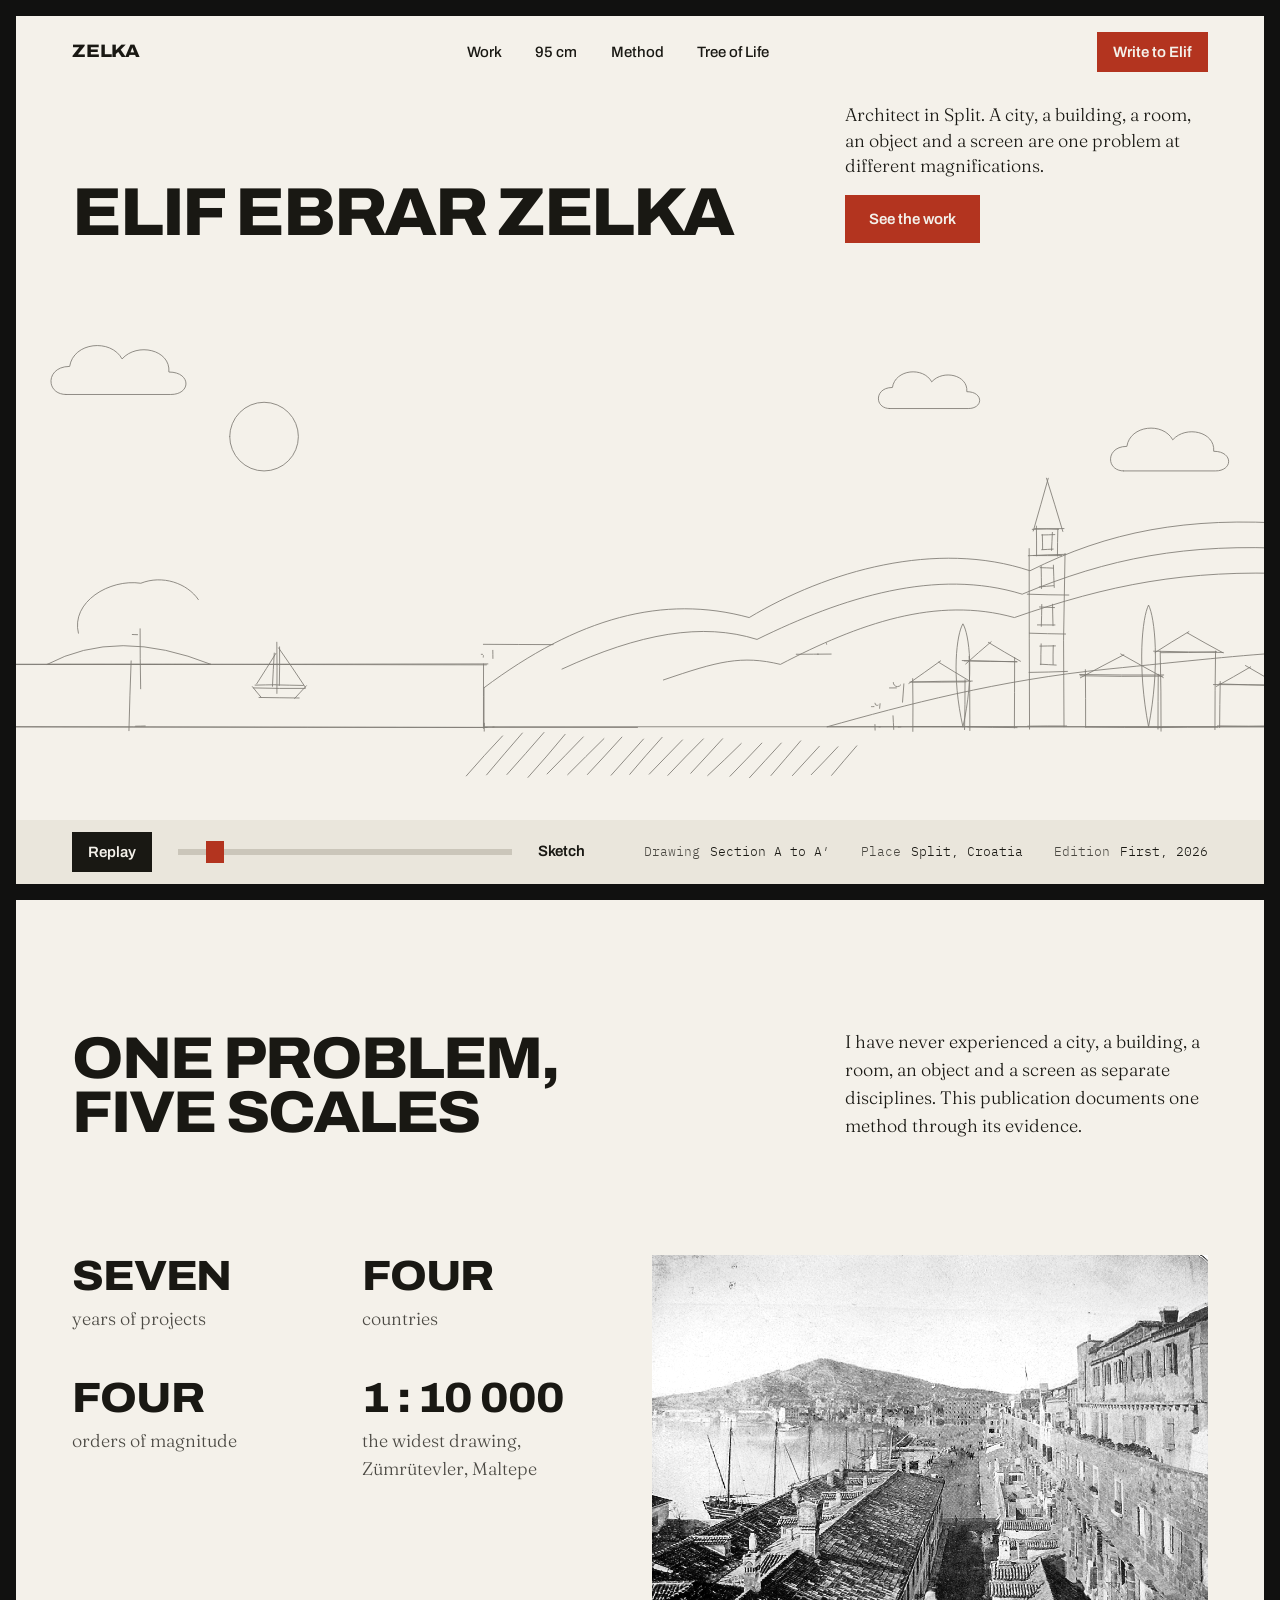
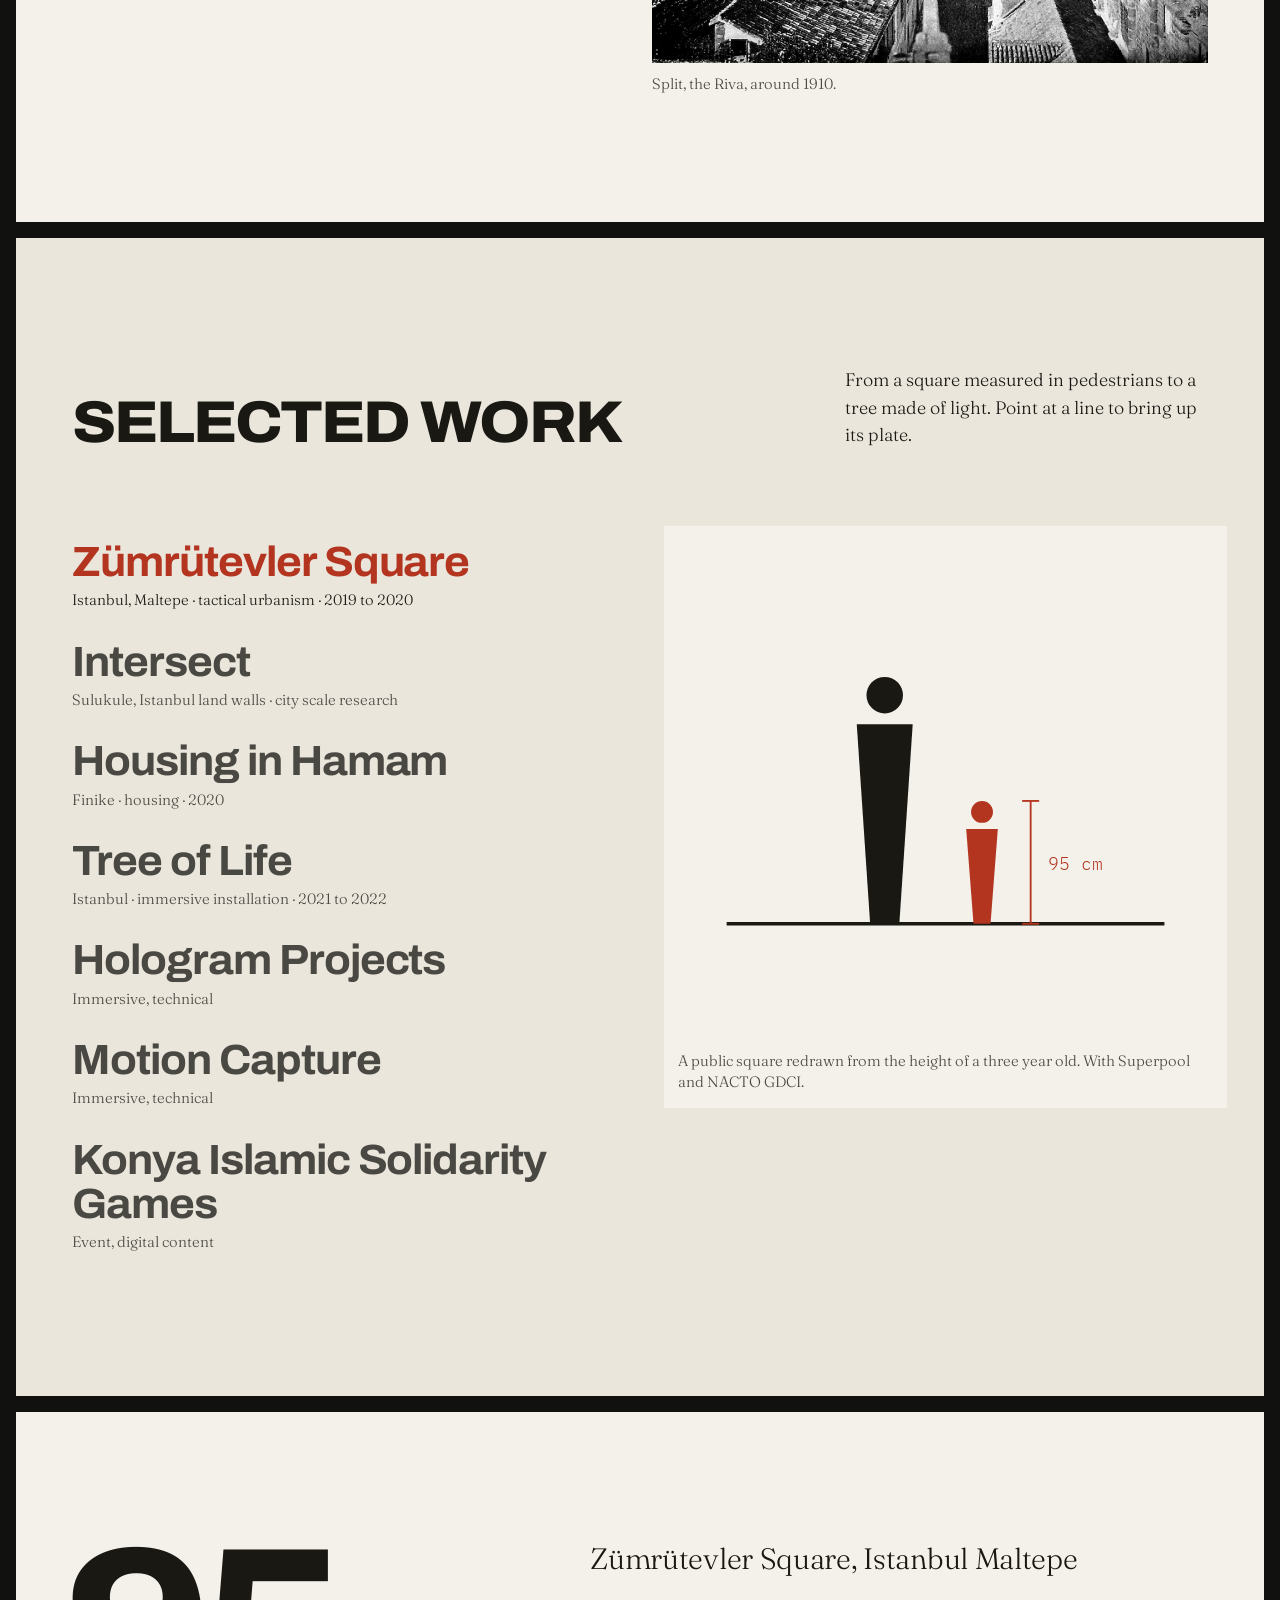
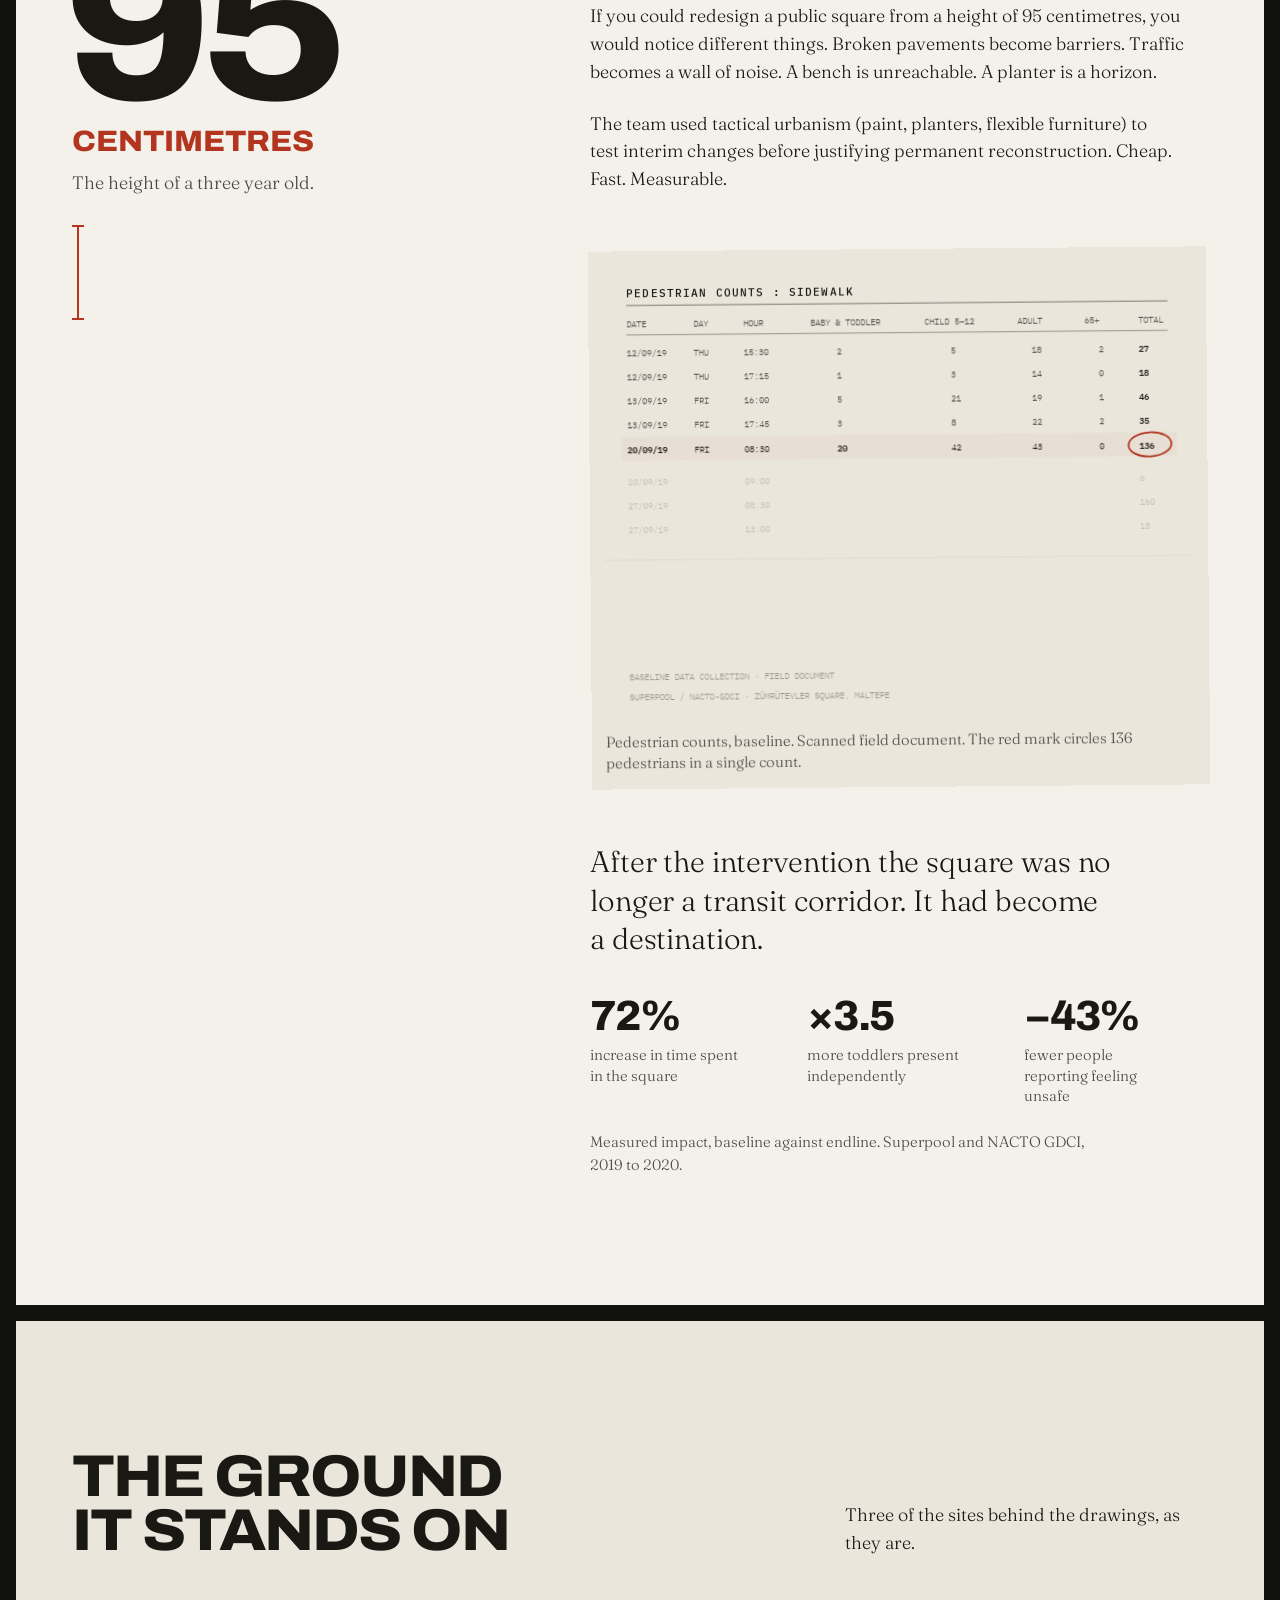
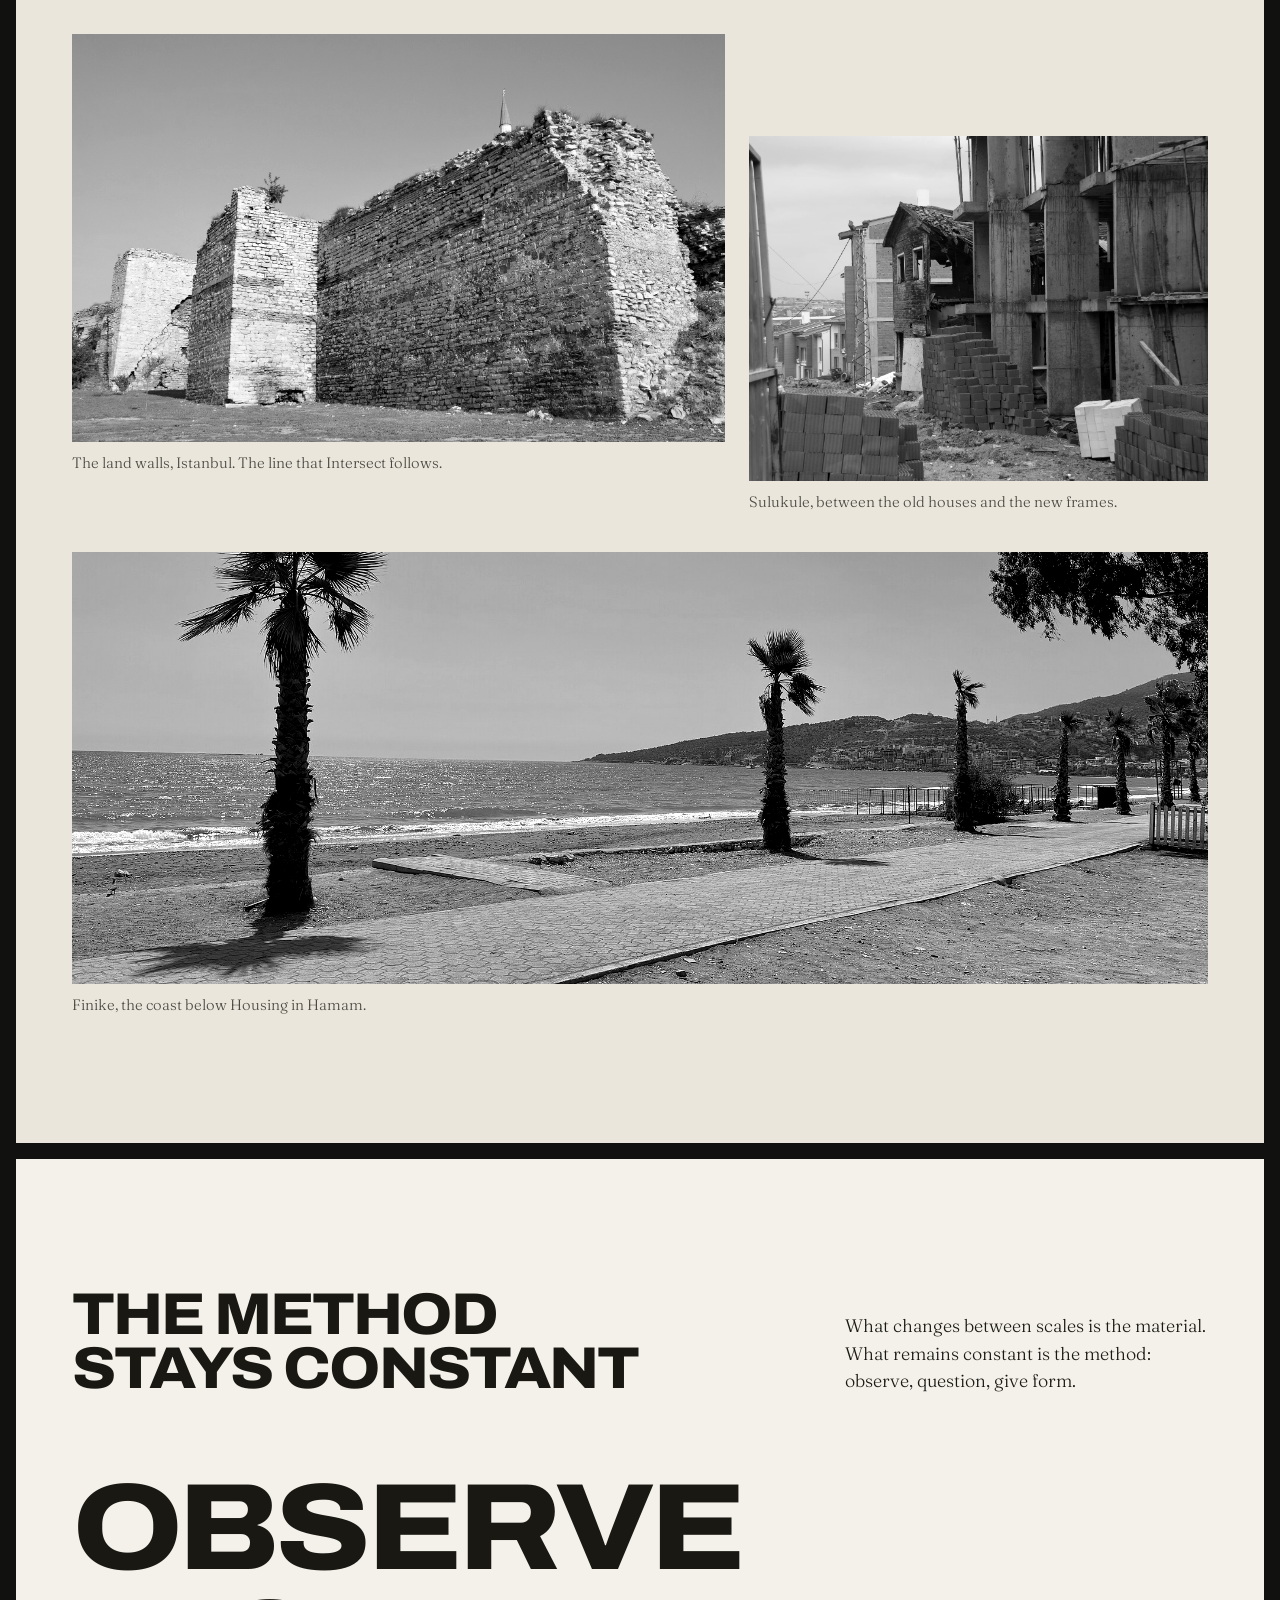
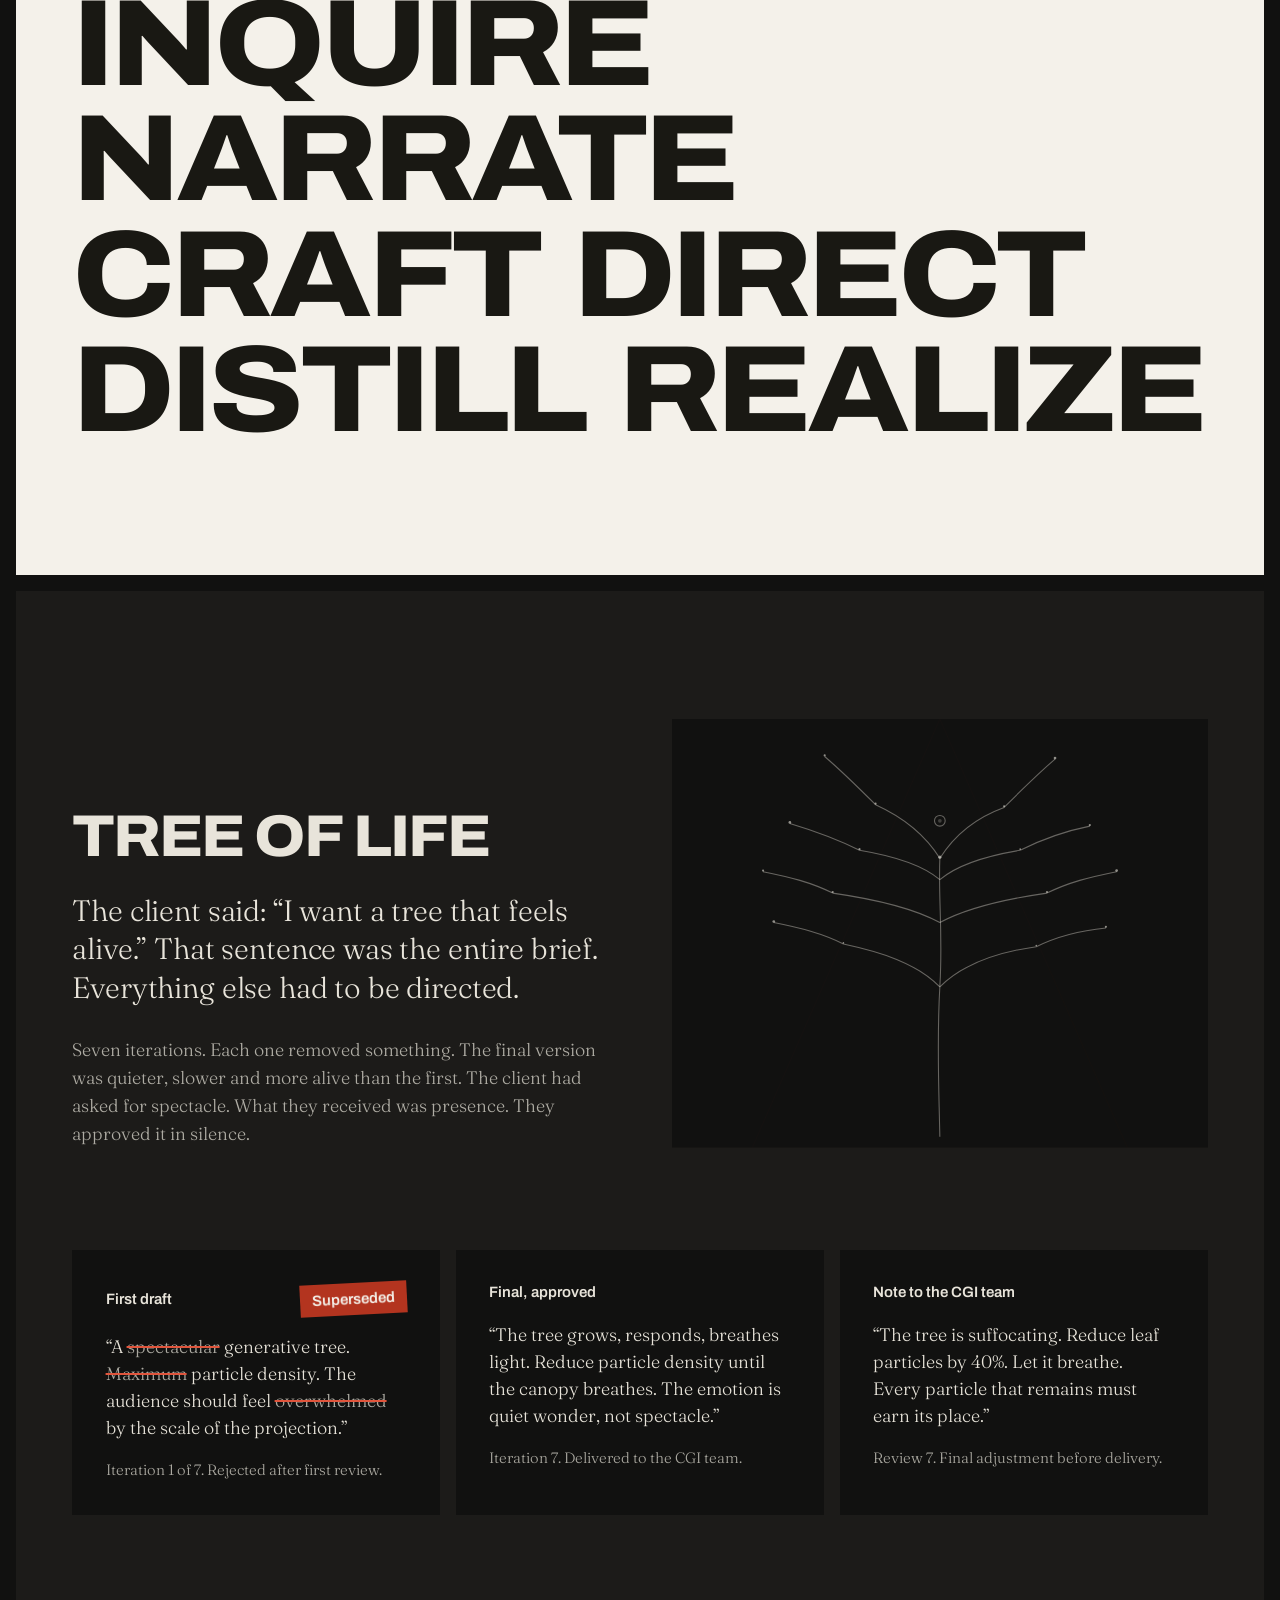
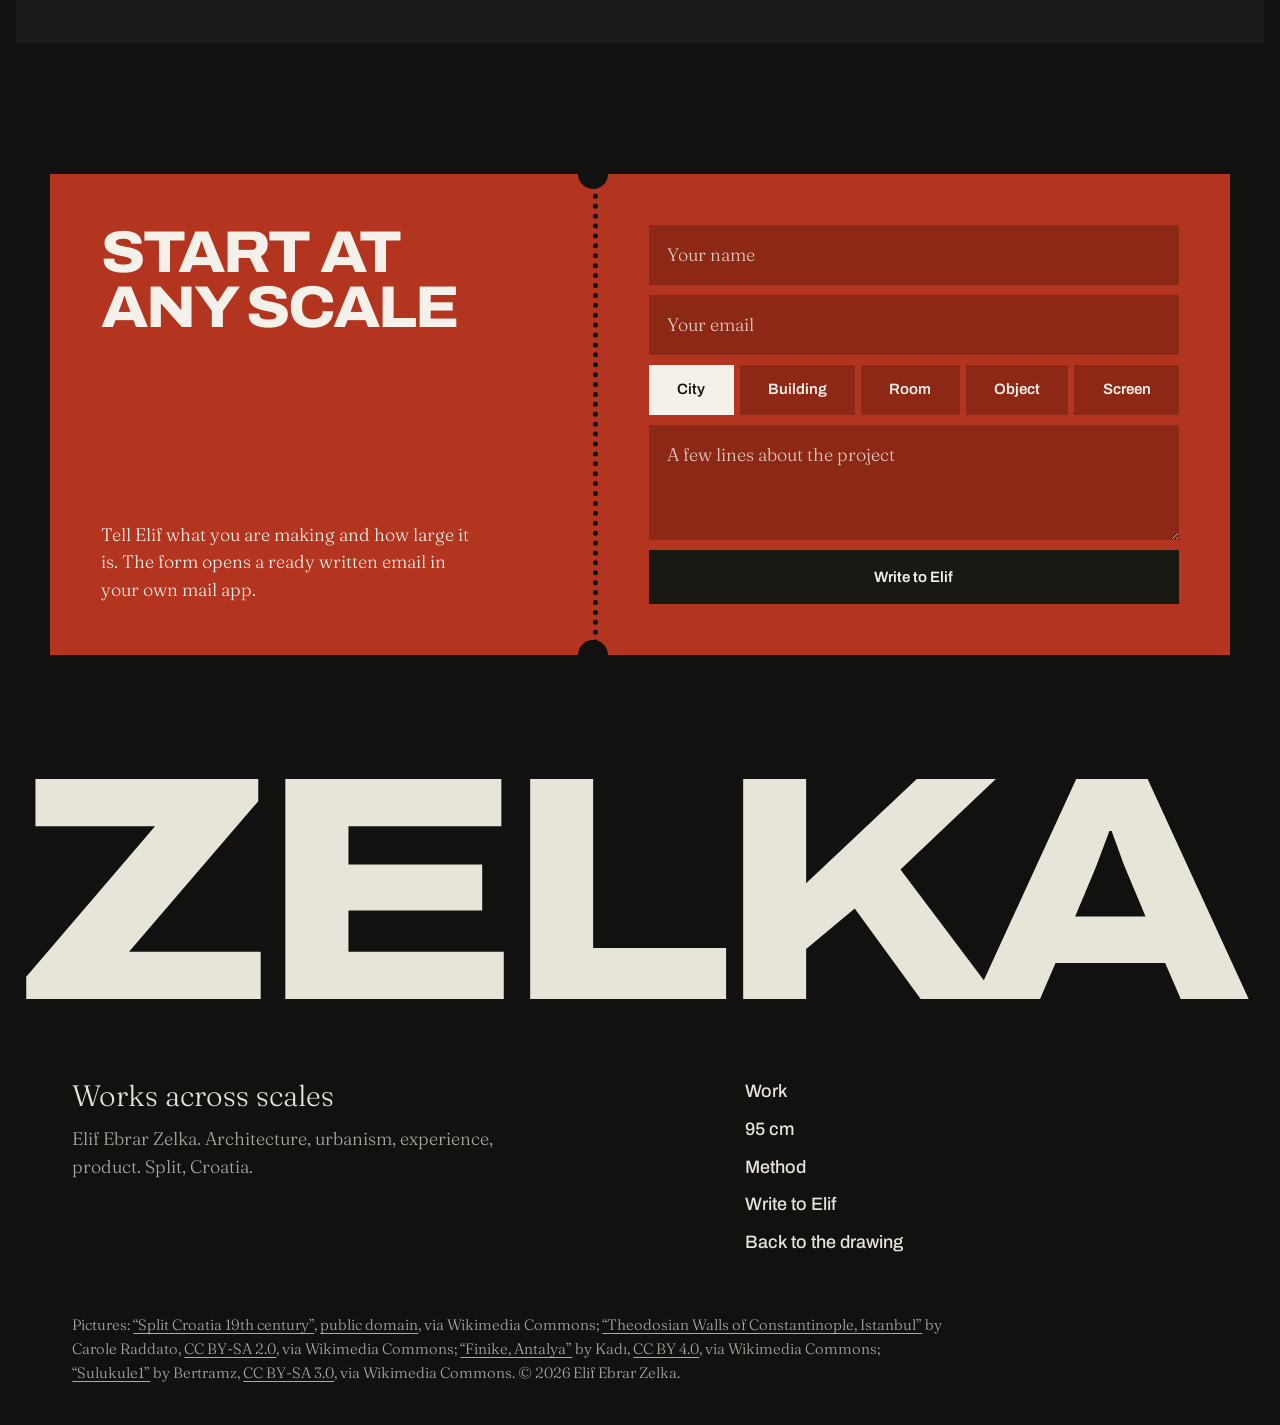
==== index.html @ 62f6c55e "Add first version of Elif Ebrar Zelka portfolio site Static one-page site: animated hero drawing (sk" ====
<!doctype html>
<html lang="en">
<head>
<meta charset="utf-8">
<meta name="viewport" content="width=device-width, initial-scale=1">
<title>Elif Ebrar Zelka, architect. Works across scales</title>
<meta name="description" content="Elif Ebrar Zelka is an architect in Split. Cities, buildings, rooms, objects and screens, treated as one problem at different magnifications.">
<meta property="og:title" content="Elif Ebrar Zelka, architect">
<meta property="og:description" content="Works across scales: city, building, room, object, screen.">
<meta property="og:type" content="website">
<meta name="theme-color" content="#111110">
<link rel="icon" href="favicon.svg" type="image/svg+xml">
<link rel="preconnect" href="https://fonts.googleapis.com">
<link rel="preconnect" href="https://fonts.gstatic.com" crossorigin>
<link href="https://fonts.googleapis.com/css2?family=Archivo:wdth,wght@62..125,400..800&family=Fraunces:opsz,wght@9..144,300..600&family=IBM+Plex+Mono:wght@400;500&display=swap" rel="stylesheet">
<link rel="stylesheet" href="styles.css">
<script>document.documentElement.classList.add('js')</script>
</head>
<body>
<a class="skip" href="#main">Skip to the work</a>

<main id="main">

<!-- ═══ Sheet 1: the drawing ═══ -->
<section class="sheet hero" id="top">
  <nav class="bar" aria-label="Main">
    <a class="mark" href="#top" aria-current="page">Zelka</a>
    <ul>
      <li><a href="#work">Work</a></li>
      <li><a href="#observe">95 cm</a></li>
      <li><a href="#method">Method</a></li>
      <li><a href="#direct">Tree of Life</a></li>
    </ul>
    <a class="btn btn-sm" href="#contact">Write to Elif</a>
  </nav>

  <div class="title">
    <h1>Elif Ebrar Zelka</h1>
    <div class="lede">
      <p>Architect in Split. A city, a building, a room, an object and a screen are one problem at different magnifications.</p>
      <a class="btn" href="#work">See the work</a>
    </div>
  </div>

  <div class="stage">
    <svg id="scene" viewBox="0 0 1600 760" preserveAspectRatio="xMidYMax slice" role="img"
      aria-label="A drawing that builds itself: a pencil sketch of a house above the sea at Split, lifted into place storey by storey by a crane, rained on with colour, then finished by a pen."></svg>
    <noscript><img class="still" src="assets/split-riva-1910.jpg" alt="Split, the Riva, around 1910"></noscript>
  </div>

  <div class="strip">
    <button class="btn btn-sm btn-ink" id="replay" type="button">Replay</button>
    <label class="scrub">
      <span class="vh">Scrub the drawing from first sketch to finished colour</span>
      <input id="scrub" type="range" min="0" max="1000" step="1" value="0">
    </label>
    <output id="phase" for="scrub">Sketch</output>
    <dl class="block">
      <div><dt>Drawing</dt><dd>Section A to A′</dd></div>
      <div><dt>Place</dt><dd>Split, Croatia</dd></div>
      <div><dt>Edition</dt><dd>First, 2026</dd></div>
    </dl>
  </div>
</section>

<!-- ═══ Sheet 2: the position ═══ -->
<section class="sheet intro" id="about" data-rv>
  <div class="intro-top">
    <h2>One problem, five scales</h2>
    <p class="note">I have never experienced a city, a building, a room, an object and a screen as separate disciplines. This publication documents one method through its evidence.</p>
  </div>
  <div class="intro-low">
    <dl class="facts">
      <div><dt>Seven</dt><dd>years of projects</dd></div>
      <div><dt>Four</dt><dd>countries</dd></div>
      <div><dt>Four</dt><dd>orders of magnitude</dd></div>
      <div><dt>1 : 10 000</dt><dd>the widest drawing, Zümrütevler, Maltepe</dd></div>
    </dl>
    <figure class="photo intro-photo">
      <img src="assets/split-riva-1910.jpg" width="1000" height="734" loading="lazy" alt="Black and white photograph looking down on the roofs and the waterfront of Split, with boats in the harbour and a hill behind">
      <figcaption>Split, the Riva, around 1910.</figcaption>
    </figure>
  </div>
</section>

<!-- ═══ Sheet 3: the index ═══ -->
<section class="sheet deep work" id="work" data-rv>
  <div class="work-head">
    <h2>Selected work</h2>
    <p>From a square measured in pedestrians to a tree made of light. Point at a line to bring up its plate.</p>
  </div>
  <div class="index">
    <ul class="rows">
      <li class="row is-on">
        <button type="button" aria-pressed="true"><span class="row-t">Zümrütevler Square</span><span class="row-m">Istanbul, Maltepe · tactical urbanism · 2019 to 2020</span></button>
        <figure class="plate">
          <svg viewBox="0 0 440 340" role="img" aria-label="Scale drawing: an adult beside a three year old child, the child dimensioned at 95 centimetres"><rect width="440" height="340" fill="var(--paper)"/><line x1="40" y1="280" x2="400" y2="280" stroke="var(--ink)" stroke-width="3"/><circle cx="170" cy="92" r="15" fill="var(--ink)"/><polygon points="147,116 193,116 182,280 158,280" fill="var(--ink)"/><circle cx="250" cy="188" r="9" fill="var(--red)"/><polygon points="237,202 263,202 257,280 243,280" fill="var(--red)"/><g stroke="var(--red)" stroke-width="1.5"><line x1="290" y1="179" x2="290" y2="280"/><line x1="283" y1="179" x2="297" y2="179"/><line x1="283" y1="280" x2="297" y2="280"/></g><text x="304" y="236" font-family="var(--mono)" font-size="15" fill="var(--red)">95 cm</text></svg>
          <figcaption>A public square redrawn from the height of a three year old. With Superpool and NACTO GDCI.</figcaption>
        </figure>
      </li>
      <li class="row">
        <button type="button" aria-pressed="false"><span class="row-t">Intersect</span><span class="row-m">Sulukule, Istanbul land walls · city scale research</span></button>
        <figure class="plate">
                  <svg role="img" aria-label="Four panel notation drawing with red movement traces" viewBox="0 0 400 400" xmlns="http://www.w3.org/2000/svg">
          <rect width="400" height="400" fill="var(--paper-deep)"/>
          <g stroke="var(--ink)" stroke-width="0.4" fill="none">
            <rect x="20" y="20" width="170" height="170"/>
            <rect x="210" y="20" width="170" height="170"/>
            <rect x="20" y="210" width="170" height="170"/>
            <rect x="210" y="210" width="170" height="170"/>
          </g>
          <g stroke="var(--red)" stroke-width="1.1" fill="none" opacity="0.85">
            <path d="M40 160 C60 100 120 80 160 50"/>
            <path d="M50 140 C80 110 130 90 170 60"/>
            <path d="M230 50 L300 100 L250 160 L350 130"/>
            <path d="M40 250 C80 280 120 240 170 300 C140 350 60 330 40 360"/>
          </g>
          <g stroke="var(--ink)" stroke-width="0.7" fill="rgba(25,24,19,0.03)">
            <rect x="80" y="100" width="30" height="20" transform="rotate(-15 95 110)"/>
            <rect x="120" y="60" width="25" height="35"/>
            <rect x="250" y="80" width="40" height="25" transform="rotate(5 270 92)"/>
            <rect x="290" y="230" width="50" height="30"/>
            <rect x="240" y="280" width="35" height="45" transform="rotate(-8 258 302)"/>
          </g>
          <g fill="var(--ink)" opacity="0.4">
            <circle cx="100" cy="330" r="2.5"/><line x1="100" y1="333" x2="100" y2="342" stroke="var(--ink)" stroke-width="0.7"/>
            <circle cx="140" cy="270" r="2.5"/><line x1="140" y1="273" x2="140" y2="282" stroke="var(--ink)" stroke-width="0.7"/>
          </g>
          <text x="24" y="197" font-family="var(--mono)" font-size="6.5" fill="var(--red)" letter-spacing="0.08em">ROUTE</text>
          <text x="214" y="197" font-family="var(--mono)" font-size="6.5" fill="var(--red)" letter-spacing="0.08em">BUILDING</text>
          <text x="24" y="387" font-family="var(--mono)" font-size="6.5" fill="var(--red)" letter-spacing="0.08em">EVENT</text>
          <text x="214" y="387" font-family="var(--mono)" font-size="6.5" fill="var(--red)" letter-spacing="0.08em">OBJECT</text>
        </svg>
          <figcaption>Notation panel: route, building, event, object. After Bernard Tschumi. Under consultancy of Ozan Avcı.</figcaption>
        </figure>
      </li>
      <li class="row">
        <button type="button" aria-pressed="false"><span class="row-t">Housing in Hamam</span><span class="row-m">Finike · housing · 2020</span></button>
        <figure class="plate">
              <svg role="img" aria-label="Topographic drawing of Finike with buildings and a red section line" viewBox="0 0 460 620" fill="none" xmlns="http://www.w3.org/2000/svg">
      <!-- Finike topographic fragment -->
      <g stroke="var(--ink2)" stroke-width="0.5" opacity="0.4">
        <path d="M30 560 C80 530 150 540 210 500 C270 460 310 480 370 440"/>
        <path d="M10 520 C60 490 130 500 190 460 C250 420 290 440 350 400"/>
        <path d="M0 480 C40 450 120 460 180 420 C240 380 280 400 340 360"/>
        <path d="M0 440 C30 410 110 420 170 380 C230 340 270 360 330 320"/>
        <path d="M0 400 C20 370 100 380 160 340 C220 300 260 320 320 280"/>
        <path d="M0 360 C10 330 90 340 150 300 C210 260 250 280 310 240"/>
        <path d="M10 320 C30 290 80 300 140 260 C200 220 240 240 300 200"/>
        <path d="M20 280 C40 250 70 260 130 220 C190 180 230 200 290 160"/>
      </g>
      <!-- buildings -->
      <g stroke="var(--ink)" stroke-width="1" fill="none">
        <rect x="115" y="360" width="38" height="26" transform="rotate(-7 134 373)"/>
        <rect x="195" y="320" width="50" height="30" transform="rotate(-4 220 335)"/>
        <rect x="300" y="260" width="32" height="42" transform="rotate(-10 316 281)"/>
        <rect x="75" y="420" width="28" height="18"/>
        <rect x="250" y="380" width="44" height="22" transform="rotate(3 272 391)"/>
      </g>
      <!-- red: section cut line -->
      <g stroke="var(--red)" stroke-width="1">
        <line x1="60" y1="250" x2="380" y2="450" stroke-dasharray="12 4"/>
        <!-- section arrows -->
        <polygon points="56,246 64,242 60,250" fill="var(--red)"/>
        <polygon points="384,454 376,458 380,450" fill="var(--red)"/>
      </g>
      <text x="48" y="238" font-family="var(--mono)" font-size="8" fill="var(--red)" letter-spacing="0.06em">A</text>
      <text x="388" y="466" font-family="var(--mono)" font-size="8" fill="var(--red)" letter-spacing="0.06em">A'</text>
      <!-- red dimension -->
      <g stroke="var(--red)" stroke-width="0.7">
        <line x1="115" y1="350" x2="260" y2="350"/>
        <line x1="115" y1="346" x2="115" y2="354"/>
        <line x1="260" y1="346" x2="260" y2="354"/>
      </g>
      <text x="168" y="344" font-family="var(--mono)" font-size="7.5" fill="var(--red)">142 m</text>
      <!-- handwritten note (italic serif, small, human) -->
      <text x="310" y="245" font-family="var(--serif)" font-size="10" fill="var(--ink2)" font-style="italic" opacity="0.65" transform="rotate(-2 310 245)">the site ·</text>
      <circle cx="316" cy="281" r="2.5" fill="var(--red)" opacity="0.7"/>
      <!-- north -->
      <g transform="translate(410,560)">
        <circle r="12" stroke="var(--ink)" stroke-width="0.6" fill="none"/>
        <polygon points="0,-9 2.5,4 0,0 -2.5,4" fill="var(--ink)"/>
      </g>
      <!-- scale -->
      <g transform="translate(28,598)">
        <line x1="0" y1="0" x2="70" y2="0" stroke="var(--ink)" stroke-width="1.2"/>
        <line x1="0" y1="-3" x2="0" y2="3" stroke="var(--ink)" stroke-width="0.8"/>
        <line x1="70" y1="-3" x2="70" y2="3" stroke="var(--ink)" stroke-width="0.8"/>
        <text x="0" y="12" font-family="var(--mono)" font-size="7" fill="var(--ink3)">0</text>
        <text x="56" y="12" font-family="var(--mono)" font-size="7" fill="var(--ink3)">100m</text>
      </g>
    </svg>
          <figcaption>Finike. Topographic fragment with section cut A to A′.</figcaption>
        </figure>
      </li>
      <li class="row">
        <button type="button" aria-pressed="false"><span class="row-t">Tree of Life</span><span class="row-m">Istanbul · immersive installation · 2021 to 2022</span></button>
        <figure class="plate plate-dark">
              <svg aria-hidden="true" viewBox="0 0 1200 800" preserveAspectRatio="xMidYMid slice" xmlns="http://www.w3.org/2000/svg">
      <rect width="1200" height="800" fill="var(--dark)"/>
      <!-- trunk: barely visible -->
      <g stroke="rgba(232,228,218,0.06)" stroke-width="1.2" fill="none">
        <path d="M600 780 C598 680 594 600 600 500 C606 400 597 340 600 260"/>
        <path d="M600 500 C555 455 490 435 420 420"/><path d="M600 500 C645 455 710 435 780 425"/>
        <path d="M600 380 C545 350 470 335 400 325"/><path d="M600 380 C655 350 730 335 800 325"/>
        <path d="M600 300 C565 270 510 255 450 245"/><path d="M600 300 C635 270 690 255 750 245"/>
        <path d="M600 260 C575 220 535 185 480 160"/><path d="M600 260 C625 220 665 185 720 165"/>
        <path d="M420 420 C380 400 340 390 290 380"/><path d="M780 425 C820 405 860 395 910 390"/>
        <path d="M400 325 C360 305 320 295 270 285"/><path d="M800 325 C840 305 880 295 930 285"/>
        <path d="M450 245 C410 225 370 210 320 195"/><path d="M750 245 C790 225 830 210 880 200"/>
        <path d="M480 160 C450 130 420 100 385 70"/><path d="M720 165 C750 135 780 105 815 75"/>
      </g>
      <!-- leaves: faint points of light -->
      <g fill="rgba(232,228,218,0.09)">
        <circle cx="290" cy="378" r="2.5"/><circle cx="270" cy="283" r="2"/><circle cx="320" cy="193" r="2.5"/>
        <circle cx="385" cy="68" r="2"/><circle cx="910" cy="388" r="2"/><circle cx="930" cy="283" r="2.5"/>
        <circle cx="880" cy="198" r="2"/><circle cx="815" cy="73" r="2.5"/><circle cx="420" cy="418" r="1.5"/>
        <circle cx="780" cy="423" r="1.5"/><circle cx="400" cy="323" r="2"/><circle cx="800" cy="323" r="2"/>
        <circle cx="450" cy="243" r="2"/><circle cx="750" cy="243" r="1.5"/><circle cx="480" cy="158" r="2"/>
        <circle cx="720" cy="163" r="2"/><circle cx="600" cy="258" r="3"/>
      </g>
      <!-- one bright pulse -->
      <circle cx="600" cy="190" r="3.5" fill="rgba(232,228,218,0.22)"/>
      <circle cx="600" cy="190" r="10" fill="none" stroke="rgba(232,228,218,0.05)" stroke-width="1"/>
      <!-- projection cone: very faint red -->
      <g stroke="rgba(179,52,31,0.08)" stroke-width="0.5"><path d="M600 0 L250 800"/><path d="M600 0 L950 800"/></g>
    </svg>
          <figcaption>CGI, projection, narrative. Creative direction at Illusionist Digital Arts Studio.</figcaption>
        </figure>
      </li>
      <li class="row">
        <button type="button" aria-pressed="false"><span class="row-t">Hologram Projects</span><span class="row-m">Immersive, technical</span></button>
        <figure class="plate plate-word"><p>Hologram</p><figcaption>Technical register, Illusionist Digital Arts Studio, Istanbul.</figcaption></figure>
      </li>
      <li class="row">
        <button type="button" aria-pressed="false"><span class="row-t">Motion Capture</span><span class="row-m">Immersive, technical</span></button>
        <figure class="plate plate-word"><p>Motion</p><figcaption>Technical register, Illusionist Digital Arts Studio, Istanbul.</figcaption></figure>
      </li>
      <li class="row">
        <button type="button" aria-pressed="false"><span class="row-t">Konya Islamic Solidarity Games</span><span class="row-m">Event, digital content</span></button>
        <figure class="plate plate-word"><p>Konya</p><figcaption>Digital content for the games. Technical register.</figcaption></figure>
      </li>
    </ul>
    <div class="frame" aria-hidden="true"></div>
  </div>
</section>

<!-- ═══ Sheet 4: 95 cm ═══ -->
<section class="sheet observe" id="observe" data-rv>
  <div class="measure">
    <h2><span class="num">95</span> centimetres</h2>
    <p class="measure-note">The height of a three year old.</p>
    <svg class="rule" width="12" height="95" viewBox="0 0 12 95" aria-hidden="true"><line x1="6" y1="0" x2="6" y2="95" stroke="var(--red)" stroke-width="2"/><line x1="0" y1="1" x2="12" y2="1" stroke="var(--red)" stroke-width="2"/><line x1="0" y1="94" x2="12" y2="94" stroke="var(--red)" stroke-width="2"/></svg>
  </div>
  <div class="evidence">
    <h3>Zümrütevler Square, Istanbul Maltepe</h3>
    <p>If you could redesign a public square from a height of 95 centimetres, you would notice different things. Broken pavements become barriers. Traffic becomes a wall of noise. A bench is unreachable. A planter is a horizon.</p>
    <p>The team used tactical urbanism (paint, planters, flexible furniture) to test interim changes before justifying permanent reconstruction. Cheap. Fast. Measurable.</p>
    <figure class="doc">
            <svg role="img" aria-label="Scanned pedestrian count sheet with one total circled in red" viewBox="0 0 440 340" xmlns="http://www.w3.org/2000/svg">
        <rect width="440" height="340" fill="var(--paper-deep)"/>
        <text x="18" y="24" font-family="var(--mono)" font-size="8.5" fill="var(--ink)" font-weight="500" letter-spacing="0.1em">PEDESTRIAN COUNTS : SIDEWALK</text>
        <line x1="18" y1="30" x2="422" y2="30" stroke="var(--ink)" stroke-width="0.4"/>
        <g font-family="var(--mono)" font-size="7" fill="var(--ink2)">
          <text x="18" y="46">DATE</text><text x="68" y="46">DAY</text><text x="105" y="46">HOUR</text>
          <text x="155" y="46">BABY &amp; TODDLER</text><text x="240" y="46">CHILD 5–12</text>
          <text x="310" y="46">ADULT</text><text x="360" y="46">65+</text><text x="400" y="46">TOTAL</text>
        </g>
        <line x1="18" y1="52" x2="422" y2="52" stroke="var(--ink)" stroke-width="0.3"/>
        <g font-family="var(--mono)" font-size="7" fill="var(--ink2)">
          <text x="18" y="68">12/09/19</text><text x="68" y="68">THU</text><text x="105" y="68">15:30</text><text x="175" y="68">2</text><text x="260" y="68">5</text><text x="320" y="68">18</text><text x="370" y="68">2</text><text x="400" y="68" fill="var(--ink)" font-weight="500">27</text>
          <text x="18" y="86">12/09/19</text><text x="68" y="86">THU</text><text x="105" y="86">17:15</text><text x="175" y="86">1</text><text x="260" y="86">3</text><text x="320" y="86">14</text><text x="370" y="86">0</text><text x="400" y="86" fill="var(--ink)" font-weight="500">18</text>
          <text x="18" y="104">13/09/19</text><text x="68" y="104">FRI</text><text x="105" y="104">16:00</text><text x="175" y="104">5</text><text x="260" y="104">21</text><text x="320" y="104">19</text><text x="370" y="104">1</text><text x="400" y="104" fill="var(--ink)" font-weight="500">46</text>
          <text x="18" y="122">13/09/19</text><text x="68" y="122">FRI</text><text x="105" y="122">17:45</text><text x="175" y="122">3</text><text x="260" y="122">8</text><text x="320" y="122">22</text><text x="370" y="122">2</text><text x="400" y="122" fill="var(--ink)" font-weight="500">35</text>
        </g>
        <!-- highlighted row — red circle around the key datapoint -->
        <rect x="14" y="128" width="414" height="18" fill="rgba(179,52,31,0.04)"/>
        <g font-family="var(--mono)" font-size="7" fill="var(--ink)">
          <text x="18" y="140" font-weight="500">20/09/19</text><text x="68" y="140">FRI</text><text x="105" y="140">08:30</text><text x="175" y="140" font-weight="500">20</text><text x="260" y="140">42</text><text x="320" y="140">43</text><text x="370" y="140">0</text><text x="400" y="140" font-weight="500">136</text>
        </g>
        <!-- red pen circle around "136" — hand-drawn feel -->
        <ellipse cx="408" cy="137" rx="16" ry="9" stroke="var(--red)" stroke-width="1.3" fill="none" transform="rotate(-3 408 137)"/>
        <!-- more rows fading -->
        <g font-family="var(--mono)" font-size="7" fill="var(--ink3)" opacity="0.5">
          <text x="18" y="164">20/09/19</text><text x="105" y="164">09:00</text><text x="400" y="164">6</text>
          <text x="18" y="182">27/09/19</text><text x="105" y="182">08:30</text><text x="400" y="182">160</text>
          <text x="18" y="200">27/09/19</text><text x="105" y="200">13:00</text><text x="400" y="200">18</text>
        </g>
        <!-- fold crease -->
        <line x1="0" y1="220" x2="440" y2="220" stroke="rgba(25,24,19,0.04)" stroke-width="1"/>
        <!-- bottom -->
        <text x="18" y="310" font-family="var(--mono)" font-size="7" fill="var(--ink3)">BASELINE DATA COLLECTION · FIELD DOCUMENT</text>
        <text x="18" y="325" font-family="var(--mono)" font-size="7" fill="var(--ink3)">SUPERPOOL / NACTO-GDCI · ZÜMRÜTEVLER SQUARE, MALTEPE</text>
      </svg>
      <figcaption>Pedestrian counts, baseline. Scanned field document. The red mark circles 136 pedestrians in a single count.</figcaption>
    </figure>
    <p class="statement">After the intervention the square was no longer a transit corridor. It had become a destination.</p>
    <dl class="data">
      <div><dt>72%</dt><dd>increase in time spent in the square</dd></div>
      <div><dt>×3.5</dt><dd>more toddlers present independently</dd></div>
      <div><dt>−43%</dt><dd>fewer people reporting feeling unsafe</dd></div>
    </dl>
    <p class="source">Measured impact, baseline against endline. Superpool and NACTO GDCI, 2019 to 2020.</p>
  </div>
</section>

<!-- ═══ Sheet 5: sites ═══ -->
<section class="sheet deep sites" id="sites" data-rv>
  <div class="sites-head">
    <h2>The ground it stands on</h2>
    <p>Three of the sites behind the drawings, as they are.</p>
  </div>
  <div class="sites-grid">
    <figure class="photo s1">
      <img src="assets/land-walls-istanbul.jpg" width="1600" height="1059" loading="lazy" alt="Two towers and a stretch of the striped stone and brick land walls of Istanbul on a lawn under a clear sky">
      <figcaption>The land walls, Istanbul. The line that Intersect follows.</figcaption>
    </figure>
    <figure class="photo s2">
      <img src="assets/sulukule.jpg" width="1600" height="1071" loading="lazy" alt="An old timber house in Sulukule beside new concrete frames and stacks of red brick">
      <figcaption>Sulukule, between the old houses and the new frames.</figcaption>
    </figure>
    <figure class="photo s3">
      <img src="assets/finike.jpg" width="1600" height="1200" loading="lazy" alt="Palm trees along an empty seafront at Finike with hills across the bay">
      <figcaption>Finike, the coast below Housing in Hamam.</figcaption>
    </figure>
  </div>
</section>

<!-- ═══ Sheet 6: method ═══ -->
<section class="sheet method" id="method" data-rv>
  <div class="method-head">
    <h2>The method stays constant</h2>
    <p>What changes between scales is the material. What remains constant is the method: observe, question, give form.</p>
  </div>
  <ul class="verbs" data-words><li>Observe</li><li>Inquire</li><li>Narrate</li><li>Craft</li><li>Direct</li><li>Distill</li><li>Realize</li></ul>
</section>

<!-- ═══ Sheet 7: the dark room ═══ -->
<section class="sheet dark direct" id="direct" data-rv>
  <div class="direct-top">
    <div class="direct-text">
      <h2>Tree of Life</h2>
      <p class="statement">The client said: “I want a tree that feels alive.” That sentence was the entire brief. Everything else had to be directed.</p>
      <p>Seven iterations. Each one removed something. The final version was quieter, slower and more alive than the first. The client had asked for spectacle. What they received was presence. They approved it in silence.</p>
    </div>
    <figure class="tree">
          <svg aria-hidden="true" viewBox="0 0 1200 800" preserveAspectRatio="xMidYMid slice" xmlns="http://www.w3.org/2000/svg">
      <rect width="1200" height="800" fill="var(--dark)"/>
      <!-- trunk: barely visible -->
      <g stroke="rgba(232,228,218,0.06)" stroke-width="1.2" fill="none">
        <path d="M600 780 C598 680 594 600 600 500 C606 400 597 340 600 260"/>
        <path d="M600 500 C555 455 490 435 420 420"/><path d="M600 500 C645 455 710 435 780 425"/>
        <path d="M600 380 C545 350 470 335 400 325"/><path d="M600 380 C655 350 730 335 800 325"/>
        <path d="M600 300 C565 270 510 255 450 245"/><path d="M600 300 C635 270 690 255 750 245"/>
        <path d="M600 260 C575 220 535 185 480 160"/><path d="M600 260 C625 220 665 185 720 165"/>
        <path d="M420 420 C380 400 340 390 290 380"/><path d="M780 425 C820 405 860 395 910 390"/>
        <path d="M400 325 C360 305 320 295 270 285"/><path d="M800 325 C840 305 880 295 930 285"/>
        <path d="M450 245 C410 225 370 210 320 195"/><path d="M750 245 C790 225 830 210 880 200"/>
        <path d="M480 160 C450 130 420 100 385 70"/><path d="M720 165 C750 135 780 105 815 75"/>
      </g>
      <!-- leaves: faint points of light -->
      <g fill="rgba(232,228,218,0.09)">
        <circle cx="290" cy="378" r="2.5"/><circle cx="270" cy="283" r="2"/><circle cx="320" cy="193" r="2.5"/>
        <circle cx="385" cy="68" r="2"/><circle cx="910" cy="388" r="2"/><circle cx="930" cy="283" r="2.5"/>
        <circle cx="880" cy="198" r="2"/><circle cx="815" cy="73" r="2.5"/><circle cx="420" cy="418" r="1.5"/>
        <circle cx="780" cy="423" r="1.5"/><circle cx="400" cy="323" r="2"/><circle cx="800" cy="323" r="2"/>
        <circle cx="450" cy="243" r="2"/><circle cx="750" cy="243" r="1.5"/><circle cx="480" cy="158" r="2"/>
        <circle cx="720" cy="163" r="2"/><circle cx="600" cy="258" r="3"/>
      </g>
      <!-- one bright pulse -->
      <circle cx="600" cy="190" r="3.5" fill="rgba(232,228,218,0.22)"/>
      <circle cx="600" cy="190" r="10" fill="none" stroke="rgba(232,228,218,0.05)" stroke-width="1"/>
      <!-- projection cone: very faint red -->
      <g stroke="rgba(179,52,31,0.08)" stroke-width="0.5"><path d="M600 0 L250 800"/><path d="M600 0 L950 800"/></g>
    </svg>
    </figure>
  </div>
  <div class="briefs">
    <article class="brief">
      <h3>First draft <span class="stamp">Superseded</span></h3>
      <p>“A <s>spectacular</s> generative tree. <s>Maximum</s> particle density. The audience should feel <s>overwhelmed</s> by the scale of the projection.”</p>
      <p class="meta">Iteration 1 of 7. Rejected after first review.</p>
    </article>
    <article class="brief">
      <h3>Final, approved</h3>
      <p>“The tree grows, responds, breathes light. Reduce particle density until the canopy breathes. The emotion is quiet wonder, not spectacle.”</p>
      <p class="meta">Iteration 7. Delivered to the CGI team.</p>
    </article>
    <article class="brief">
      <h3>Note to the CGI team</h3>
      <p>“The tree is suffocating. Reduce leaf particles by 40%. Let it breathe. Every particle that remains must earn its place.”</p>
      <p class="meta">Review 7. Final adjustment before delivery.</p>
    </article>
  </div>
</section>

<!-- ═══ Sheet 8: the coupon ═══ -->
<section class="contact" id="contact" data-rv>
  <div class="coupon">
    <div class="coupon-a">
      <h2>Start at any scale</h2>
      <p>Tell Elif what you are making and how large it is. The form opens a ready written email in your own mail app.</p>
    </div>
    <form class="coupon-b" id="write" novalidate>
      <label class="vh" for="f-name">Your name</label>
      <input id="f-name" name="name" type="text" placeholder="Your name" autocomplete="name" required>
      <label class="vh" for="f-email">Your email</label>
      <input id="f-email" name="email" type="email" placeholder="Your email" autocomplete="email" required>
      <fieldset class="scales">
        <legend class="vh">The scale of the project</legend>
        <label><input type="radio" name="scale" value="A city" checked><span>City</span></label>
        <label><input type="radio" name="scale" value="A building"><span>Building</span></label>
        <label><input type="radio" name="scale" value="A room"><span>Room</span></label>
        <label><input type="radio" name="scale" value="An object"><span>Object</span></label>
        <label><input type="radio" name="scale" value="A screen"><span>Screen</span></label>
      </fieldset>
      <label class="vh" for="f-msg">About the project</label>
      <textarea id="f-msg" name="message" rows="3" placeholder="A few lines about the project" required></textarea>
      <p class="form-error" id="form-error" role="alert" hidden></p>
      <button class="btn btn-ink btn-wide" type="submit">Write to Elif</button>
    </form>
  </div>
</section>

</main>

<!-- ═══ The back of the sheet ═══ -->
<footer class="back">
  <p class="back-name" aria-hidden="true">Zelka</p>
  <div class="back-cols">
    <div>
      <p class="back-sign">Works across scales</p>
      <p>Elif Ebrar Zelka. Architecture, urbanism, experience, product. Split, Croatia.</p>
    </div>
    <ul>
      <li><a href="#work">Work</a></li>
      <li><a href="#observe">95 cm</a></li>
      <li><a href="#method">Method</a></li>
      <li><a href="#contact">Write to Elif</a></li>
      <li><a href="#top">Back to the drawing</a></li>
    </ul>
  </div>
  <p class="credits">Pictures: <a href="https://commons.wikimedia.org/wiki/File:Split_Croatia_19th_century.jpg">“Split Croatia 19th century”</a>, <a href="https://creativecommons.org/publicdomain/mark/1.0/">public domain</a>, via Wikimedia Commons; <a href="https://commons.wikimedia.org/w/index.php?curid=74764600">“Theodosian Walls of Constantinople, Istanbul”</a> by Carole Raddato, <a href="https://creativecommons.org/licenses/by-sa/2.0/">CC BY-SA 2.0</a>, via Wikimedia Commons; <a href="https://commons.wikimedia.org/w/index.php?curid=152717674">“Finike, Antalya”</a> by Kadı, <a href="https://creativecommons.org/licenses/by/4.0/">CC BY 4.0</a>, via Wikimedia Commons; <a href="https://commons.wikimedia.org/w/index.php?curid=16967183">“Sulukule1”</a> by Bertramz, <a href="https://creativecommons.org/licenses/by-sa/3.0/">CC BY-SA 3.0</a>, via Wikimedia Commons. © 2026 Elif Ebrar Zelka.</p>
</footer>

<script src="hero.js"></script>
<script src="main.js"></script>
</body>
</html>
---- styles.css ----
/* Elif Ebrar Zelka. Sheets of paper on a dark desk.
   Palette and typefaces are hers (from the "Works across Scales" benchmark). */
:root {
  --paper: #F4F1EA;
  --paper-deep: #EAE6DC;
  --ink: #191813;
  --ink2: #4A4842;
  --ink3: #9B978E;
  --dark: #111110;
  --dark2: #1C1B19;
  --bone: #E8E4DA;
  --bone2: rgba(232, 228, 218, 0.72);
  --red: #B3341F;
  --red-deep: #8E2816;

  --serif: 'Fraunces', Georgia, serif;
  --grot: 'Archivo', 'Helvetica Neue', sans-serif;
  --mono: 'IBM Plex Mono', 'Courier New', monospace;

  --t-display: clamp(40px, 5.3vw, 92px);
  --t-h2: clamp(34px, 4.6vw, 70px);
  --t-st: clamp(22px, 2.3vw, 34px);
  --t-body: 18px;
  --t-small: 15px;
  --t-mid: clamp(26px, 3.3vw, 48px);

  --ease-out: cubic-bezier(0.23, 1, 0.32, 1);
  --ease-in-out: cubic-bezier(0.77, 0, 0.175, 1);

  --g: 16px;                          /* the desk showing between sheets */
  --m: clamp(20px, 4.4vw, 64px);      /* margin inside a sheet */
  --pad: clamp(72px, 10vw, 150px);
}

*, *::before, *::after { box-sizing: border-box; margin: 0; padding: 0; }
html { scroll-behavior: smooth; -webkit-text-size-adjust: 100%; scrollbar-color: var(--red) var(--dark); }
body {
  font-family: var(--serif); font-weight: 300; font-size: var(--t-body); line-height: 1.55;
  color: var(--ink); background: var(--dark); overflow-x: hidden;
  font-variant-numeric: lining-nums; -webkit-font-smoothing: antialiased;
}
::selection { background: var(--red); color: var(--paper); }
img, svg { display: block; max-width: 100%; }
a { color: inherit; text-underline-offset: 0.2em; text-decoration-thickness: 1px; }
ul { list-style: none; }
button, input, textarea { font: inherit; color: inherit; }
button { background: none; border: 0; cursor: pointer; }
:focus-visible { outline: 2px solid var(--red); outline-offset: 3px; }
.dark :focus-visible, .back :focus-visible, .contact :focus-visible { outline-color: var(--bone); }
.vh { position: absolute; width: 1px; height: 1px; overflow: hidden; clip-path: inset(50%); white-space: nowrap; }
.skip { position: absolute; left: var(--g); top: -80px; z-index: 10; background: var(--red); color: var(--paper); padding: 12px 18px; font-family: var(--grot); font-weight: 600; }
.skip:focus { top: var(--g); }

h1, h2 { font-family: var(--grot); font-weight: 800; text-transform: uppercase; letter-spacing: -0.035em; line-height: 0.92; text-wrap: balance; }
h1 { font-size: var(--t-display); font-stretch: 105%; }
h2 { font-size: var(--t-h2); font-stretch: 108%; }
h3 { font-family: var(--serif); font-weight: 300; font-size: var(--t-st); line-height: 1.3; letter-spacing: -0.01em; text-wrap: balance; }
p { text-wrap: pretty; }
.statement { font-size: var(--t-st); line-height: 1.32; letter-spacing: -0.005em; }

/* ───── buttons ───── */
.btn {
  display: inline-block; font-family: var(--grot); font-weight: 600; font-size: var(--t-small); line-height: 1.2;
  padding: 15px 24px; background: var(--red); color: var(--paper); text-decoration: none; text-align: center;
  transition: transform 160ms var(--ease-out), background-color 200ms ease;
}
.btn:active { transform: scale(0.97); }
.btn-sm { font-size: var(--t-small); padding: 11px 16px; }
.btn-ink { background: var(--ink); }
.btn-wide { width: 100%; padding: 18px 24px; }
@media (hover: hover) and (pointer: fine) {
  .btn:hover { background: var(--ink); }
  .btn-ink:hover { background: var(--red); }
  .coupon .btn-ink:hover { background: var(--paper); color: var(--ink); }
}

/* ───── sheets ───── */
.sheet { background: var(--paper); margin: var(--g); padding: var(--pad) var(--m); }
.sheet.deep { background: var(--paper-deep); }
.sheet.dark { background: var(--dark2); color: var(--bone); }

/* ───── 1. the drawing ───── */
.hero { padding: 0; min-height: calc(100svh - 2 * var(--g)); display: flex; flex-direction: column; }
.bar { display: flex; align-items: center; justify-content: space-between; gap: 24px; padding: 16px var(--m); font-family: var(--grot); }
.mark { font-weight: 800; font-size: 18px; letter-spacing: -0.02em; text-transform: uppercase; text-decoration: none; font-stretch: 110%; }
.bar ul { display: flex; gap: clamp(18px, 2.6vw, 40px); }
.bar ul a { position: relative; font-size: var(--t-small); font-weight: 500; text-decoration: none; padding: 8px 0; }
.bar ul a::after { content: ''; position: absolute; left: 0; right: 0; bottom: 2px; height: 2px; background: currentColor; transform: scaleX(0); transform-origin: left; transition: transform 300ms var(--ease-out); }
@media (hover: hover) and (pointer: fine) { .bar ul a:hover::after { transform: scaleX(1); } }

.title { display: grid; grid-template-columns: repeat(12, minmax(0, 1fr)); column-gap: 24px; align-items: end; padding: clamp(8px, 1.6vh, 24px) var(--m) clamp(16px, 2.4vh, 28px); }
.title h1 { grid-column: 1 / 9; white-space: nowrap; }
.lede { grid-column: 9 / 13; display: grid; gap: 16px; justify-items: start; }
.lede p { font-size: 18px; line-height: 1.42; max-width: 36ch; }

.stage { position: relative; flex: 1 1 auto; min-height: clamp(280px, 44vh, 720px); overflow: hidden; background: var(--paper); }
.stage svg { position: absolute; inset: 0; width: 100%; height: 100%; }
.stage .still { width: 100%; height: 100%; object-fit: cover; filter: grayscale(1); }
.scene-note { font-family: var(--mono); font-size: 15px; letter-spacing: 0.02em; }

.strip { display: flex; align-items: center; gap: clamp(12px, 2vw, 28px); padding: 12px var(--m); background: var(--paper-deep); }
.scrub { flex: 1 1 200px; max-width: 520px; display: block; }
#phase { font-family: var(--grot); font-weight: 600; font-size: var(--t-small); min-width: 9ch; }
.block { margin-left: auto; display: flex; gap: clamp(18px, 2.4vw, 40px); font-family: var(--mono); font-size: 13px; }
.block div { display: flex; gap: 10px; }
.block dt { color: var(--ink2); }

input[type='range'] { -webkit-appearance: none; appearance: none; width: 100%; height: 32px; background: transparent; cursor: ew-resize; display: block; }
input[type='range']::-webkit-slider-runnable-track { height: 6px; background: #CBC6BA; }
input[type='range']::-moz-range-track { height: 6px; background: #CBC6BA; }
input[type='range']::-moz-range-progress { height: 6px; background: var(--ink); }
input[type='range']::-webkit-slider-thumb { -webkit-appearance: none; width: 18px; height: 22px; margin-top: -8px; background: var(--red); border: 0; border-radius: 0; transition: transform 160ms var(--ease-out); }
input[type='range']::-moz-range-thumb { width: 18px; height: 22px; background: var(--red); border: 0; border-radius: 0; }
input[type='range']:active::-webkit-slider-thumb { transform: scale(1.15); }

/* ───── 2. the position ───── */
.intro-top { display: grid; grid-template-columns: repeat(12, minmax(0, 1fr)); column-gap: 24px; align-items: end; }
.intro-top h2 { grid-column: 1 / 9; }
.intro-top .note { grid-column: 9 / 13; }
.intro-low { display: grid; grid-template-columns: repeat(12, minmax(0, 1fr)); column-gap: 24px; row-gap: 48px; margin-top: clamp(64px, 9vw, 120px); align-items: start; }
.facts { grid-column: 1 / 7; display: grid; grid-template-columns: 1fr 1fr; gap: 44px 24px; }
.facts dt { font-family: var(--grot); font-weight: 800; font-stretch: 108%; text-transform: uppercase; letter-spacing: -0.03em; font-size: var(--t-mid); line-height: 1; white-space: nowrap; }
.facts dd { font-size: 18px; color: var(--ink2); margin-top: 8px; max-width: 22ch; }
.intro-photo { grid-column: 7 / 13; }

.photo { overflow: hidden; }
.photo img { width: 100%; height: auto; filter: grayscale(1) contrast(1.06); }
.photo figcaption, .plate figcaption, .doc figcaption { font-size: var(--t-small); line-height: 1.4; color: var(--ink2); padding-top: 10px; }

/* ───── 3. the index ───── */
.work-head, .sites-head, .method-head { display: grid; grid-template-columns: repeat(12, minmax(0, 1fr)); column-gap: 24px; align-items: end; margin-bottom: clamp(40px, 6vw, 88px); }
.work-head h2, .sites-head h2, .method-head h2 { grid-column: 1 / 8; }
.work-head p, .sites-head p, .method-head p { grid-column: 9 / 13; }
.row button { display: block; width: 100%; text-align: left; padding: 14px 0 14px 0; color: var(--ink2); transition: color 240ms ease, transform 300ms var(--ease-out); }
.row-t { display: block; font-family: var(--grot); font-weight: 700; font-stretch: 104%; letter-spacing: -0.025em; font-size: var(--t-mid); line-height: 1.05; }
.row-m { display: block; font-size: var(--t-small); margin-top: 4px; }
.row.is-on button { color: var(--ink); }
.row.is-on .row-t { color: var(--red); }
.row button:active { transform: scale(0.99); }
.plate { background: var(--paper); padding: 14px 14px 16px; }
.plate svg { width: 100% !important; height: min(56vh, 500px) !important; background: var(--paper) !important; border: 0 !important; }
.plate-dark { background: var(--dark); }
.plate-dark figcaption, .plate-word figcaption { color: var(--bone2); }
.plate-word { background: var(--dark); color: var(--bone); }
.plate-word p { height: min(56vh, 500px); display: flex; align-items: flex-end; font-family: var(--grot); font-weight: 800; font-stretch: 110%; text-transform: uppercase; letter-spacing: -0.035em; font-size: clamp(48px, 6.4vw, 104px); line-height: 0.9; }
.js .index:not(.is-framed) .row:not(.is-on) .plate { display: none; }
.index:not(.is-framed) .plate { margin: 6px 0 22px; }
.index:not(.is-framed) .plate svg { height: auto !important; max-height: 70vh; }
.index:not(.is-framed) .plate-word p { height: auto; padding-top: 80px; }
@media (min-width: 900px) {
  .index.is-framed { display: grid; grid-template-columns: minmax(0, 6fr) minmax(0, 6fr); column-gap: 48px; align-items: start; }
  .index.is-framed .frame { position: sticky; top: 24px; display: grid; }
  .index.is-framed .plate { grid-area: 1 / 1; opacity: 0; visibility: hidden; transition: opacity 240ms ease, visibility 0s 240ms; }
  .index.is-framed .plate.is-on { opacity: 1; visibility: visible; transition: opacity 240ms ease; }
  @media (hover: hover) and (pointer: fine) { .row button:hover { transform: translateX(6px); } }
}

/* ───── 4. 95 cm ───── */
.observe { display: grid; grid-template-columns: minmax(0, 5fr) minmax(0, 7fr); column-gap: clamp(32px, 6vw, 96px); align-items: start; }
.measure { position: sticky; top: 40px; }
.measure h2 { color: var(--red); font-size: var(--t-st); letter-spacing: 0; }
.measure .num { display: block; color: var(--ink); font-size: clamp(120px, 17vw, 260px); letter-spacing: -0.05em; line-height: 0.8; margin-bottom: 14px; margin-left: -0.04em; }
.measure-note { margin-top: 14px; color: var(--ink2); }
.rule { margin-top: 28px; }
.evidence > * + * { margin-top: 24px; }
.evidence > p { max-width: 58ch; }
.doc { margin-top: 56px !important; background: var(--paper-deep); padding: 14px 14px 16px; transform: rotate(-0.5deg); }
.doc svg { width: 100%; height: auto; }
.evidence .statement { margin-top: 56px; max-width: 34ch; }
.data { display: flex; flex-wrap: wrap; gap: 28px clamp(28px, 5vw, 64px); margin-top: 36px !important; }
.data dt { font-family: var(--grot); font-weight: 800; font-size: var(--t-mid); letter-spacing: -0.03em; line-height: 1; font-variant-numeric: tabular-nums; }
.data dd { font-size: var(--t-small); color: var(--ink2); margin-top: 8px; max-width: 17ch; line-height: 1.35; }
.source { font-size: var(--t-small); color: var(--ink2); }

/* ───── 5. sites ───── */
.sites-grid { display: grid; grid-template-columns: repeat(12, minmax(0, 1fr)); gap: 40px 24px; align-items: start; }
.s1 { grid-column: 1 / 8; } .s2 { grid-column: 8 / 13; margin-top: clamp(40px, 8vw, 120px); } .s3 { grid-column: 1 / 13; }
.s1 img { aspect-ratio: 16 / 10; object-fit: cover; } .s2 img { aspect-ratio: 4 / 3; object-fit: cover; } .s3 img { aspect-ratio: 21 / 8; object-fit: cover; object-position: 50% 62%; }

/* ───── 6. method ───── */
.verbs { display: flex; flex-wrap: wrap; gap: 0.02em 0.28em; font-family: var(--grot); font-weight: 800; font-stretch: 112%; text-transform: uppercase; letter-spacing: -0.04em; line-height: 0.92; font-size: clamp(44px, 9.6vw, 156px); }
.verbs li { color: var(--ink); transition: color 600ms var(--ease-out); }
.js .verbs li:not(.on) { color: #CDC8BC; }

/* ───── 7. the dark room ───── */
.direct-top { display: grid; grid-template-columns: minmax(0, 6fr) minmax(0, 6fr); column-gap: clamp(32px, 5vw, 80px); align-items: end; }
.direct-text > * + * { margin-top: 28px; }
.direct-text p:not(.statement) { color: var(--bone2); max-width: 54ch; }
.tree svg { position: static !important; width: 100% !important; height: auto !important; aspect-ratio: 5 / 4; }
.tree svg [stroke^='rgba(232'] { stroke: rgba(232, 228, 218, 0.4); stroke-width: 2; }
.tree svg [fill^='rgba(232,228,218,0.09'] { fill: rgba(232, 228, 218, 0.6); }
.plate .tree-svg, .plate-dark svg { background: var(--dark) !important; }
.plate-dark svg [stroke^='rgba(232'] { stroke: rgba(232, 228, 218, 0.34); }
.plate-dark svg [fill^='rgba(232,228,218,0.09'] { fill: rgba(232, 228, 218, 0.6); }
.briefs { display: grid; grid-template-columns: repeat(3, minmax(0, 1fr)); gap: 16px; margin-top: clamp(56px, 8vw, 112px); }
.brief { background: var(--dark); padding: clamp(20px, 2.6vw, 34px); }
.brief h3 { font-family: var(--grot); font-weight: 600; font-size: var(--t-small); letter-spacing: 0; color: var(--bone); display: flex; justify-content: space-between; align-items: center; gap: 12px; }
.stamp { background: var(--red); color: var(--paper); font-size: var(--t-small); padding: 7px 12px; line-height: 1.2; transform: rotate(-3deg); }
.brief p { margin-top: 18px; line-height: 1.5; }
.brief s { text-decoration-color: #E0553C; text-decoration-thickness: 2px; color: var(--bone2); }
.brief .meta { font-size: var(--t-small); color: var(--bone2); }

/* ───── 8. the coupon ───── */
.contact { padding: clamp(72px, 9vw, 130px) var(--g); }
.coupon { position: relative; max-width: 1180px; margin: 0 auto; background: var(--red); color: var(--paper); display: grid; grid-template-columns: 46% 54%; }
.coupon::before, .coupon::after { content: ''; position: absolute; left: 46%; width: 30px; height: 30px; margin-left: -15px; border-radius: 50%; background: var(--dark); }
.coupon::before { top: -15px; } .coupon::after { bottom: -15px; }
.coupon-a { padding: clamp(28px, 4vw, 56px); display: flex; flex-direction: column; justify-content: space-between; gap: 40px; }
.coupon-a h2 { font-size: var(--t-h2); }
.coupon-a p { max-width: 34ch; }
.coupon-b { padding: clamp(28px, 4vw, 56px); border-left: 5px dotted var(--dark); display: grid; gap: 10px; align-content: center; }
.coupon-b input[type='text'], .coupon-b input[type='email'], .coupon-b textarea { width: 100%; background: var(--red-deep); border: 0; border-radius: 0; padding: 16px 18px; color: var(--paper); font-size: 18px; resize: vertical; }
.coupon-b ::placeholder { color: rgba(244, 241, 234, 0.82); opacity: 1; }
.coupon-b [aria-invalid='true'] { outline: 2px solid var(--paper); outline-offset: -2px; }
.scales { border: 0; display: flex; flex-wrap: wrap; gap: 6px; }
.scales label { flex: 1 1 auto; cursor: pointer; }
.scales input { position: absolute; opacity: 0; }
.scales span { display: block; text-align: center; padding: 13px 12px; background: var(--red-deep); font-family: var(--grot); font-weight: 600; font-size: var(--t-small); transition: background-color 200ms ease, color 200ms ease, transform 160ms var(--ease-out); }
.scales input:checked + span { background: var(--paper); color: var(--ink); }
.scales input:focus-visible + span { outline: 2px solid var(--paper); outline-offset: 2px; }
.scales label:active span { transform: scale(0.97); }
.form-error { background: var(--paper); color: var(--ink); padding: 12px 16px; font-size: var(--t-small); }

/* ───── the back ───── */
.back { color: var(--bone); padding: 0 var(--g) 40px; overflow-x: clip; }
.back-name { font-family: var(--grot); font-weight: 800; font-stretch: 118%; text-transform: uppercase; letter-spacing: -0.05em; line-height: 0.76; font-size: 25vw; white-space: nowrap; }
.back-cols { display: grid; grid-template-columns: minmax(0, 7fr) minmax(0, 5fr); column-gap: 24px; margin-top: clamp(40px, 5vw, 72px); padding: 0 var(--m); }
.back-sign { font-size: var(--t-st); line-height: 1.2; margin-bottom: 12px; }
.back-cols p:not(.back-sign) { color: var(--bone2); max-width: 40ch; }
.back-cols ul { display: grid; gap: 10px; font-family: var(--grot); font-weight: 500; }
.back-cols a { text-decoration: none; }
.credits { margin-top: 56px; padding: 0 var(--m); font-size: var(--t-small); line-height: 1.6; color: var(--bone2); max-width: 110ch; }
@media (hover: hover) and (pointer: fine) { .back-cols a:hover { color: #E7745C; } }

/* ───── entrances: parts of a section rise in turn, once ───── */
.js [data-rv] > * > *:not(span):not(.frame), .js [data-rv] > .verbs {
  transition: opacity 800ms var(--ease-out), transform 800ms var(--ease-out);
}
.js [data-rv]:not(.in) > * > *:not(span):not(.frame), .js [data-rv]:not(.in) > .verbs { opacity: 0; transform: translateY(28px); }
.js [data-rv] > * > *:nth-child(2) { transition-delay: 80ms; }
.js [data-rv] > * > *:nth-child(3) { transition-delay: 160ms; }
.js [data-rv] > * > *:nth-child(4) { transition-delay: 240ms; }
.js [data-rv] > * > *:nth-child(n + 5) { transition-delay: 300ms; }
.js [data-rv] > *:nth-child(2) > * { transition-delay: 200ms; }
.js [data-rv] > *:nth-child(2) > *:nth-child(2) { transition-delay: 280ms; }
.js [data-rv] > *:nth-child(2) > *:nth-child(n + 3) { transition-delay: 360ms; }
.photo img { transition: transform 1600ms var(--ease-out); }
.js [data-rv]:not(.in) .photo img { transform: scale(1.08); }
.js .doc { transition: opacity 800ms var(--ease-out), transform 800ms var(--ease-out); }

/* ───── narrower sheets ───── */
@media (max-width: 1000px) {
  .block { display: none; }
  .title h1, .intro-top h2, .work-head h2, .sites-head h2, .method-head h2 { grid-column: 1 / 13; white-space: normal; }
  .lede, .intro-top .note, .work-head p, .sites-head p, .method-head p { grid-column: 1 / 11; margin-top: 20px; }
  .title { align-items: start; }
  .facts { grid-column: 1 / 13; } .intro-photo { grid-column: 1 / 13; }
  .direct-top { grid-template-columns: 1fr; row-gap: 40px; }
  .briefs { grid-template-columns: 1fr; }
}
@media (max-width: 700px) {
  :root { --g: 8px; }
  h1 { font-size: 11.2vw; }
  .bar ul { display: none; }
  .lede, .intro-top .note, .work-head p, .sites-head p, .method-head p { grid-column: 1 / 13; }
  .stage { min-height: 0; flex: 1 0 auto; aspect-ratio: 740 / 664; }
  .verbs { font-size: 14.5vw; }
  .scales label { flex: 1 1 28%; }
  .scene-note { font-size: 23px; }
  .strip { flex-wrap: wrap; }
  .scrub { order: 3; flex-basis: 100%; max-width: none; }
  #phase { margin-left: auto; text-align: right; }
  .observe { grid-template-columns: 1fr; row-gap: 48px; }
  .measure { position: static; }
  .sites-grid { gap: 28px 0; }
  .s1, .s2, .s3 { grid-column: 1 / 13; margin-top: 0; }
  .s3 img { aspect-ratio: 4 / 3; }
  .coupon { grid-template-columns: 1fr; }
  .coupon::before, .coupon::after { left: auto; top: auto; bottom: auto; margin: 0; }
  .coupon-b { border-left: 0; border-top: 5px dotted var(--dark); }
  .coupon::before, .coupon::after { display: none; }
  .back-cols { grid-template-columns: 1fr; row-gap: 32px; }
}

@media (prefers-reduced-motion: reduce) {
  html { scroll-behavior: auto; }
  .js [data-rv]:not(.in) > * > *:not(span):not(.frame), .js [data-rv]:not(.in) > .verbs, .js [data-rv]:not(.in) .photo img { transform: none; }
  .btn, .row button, .scales span { transition-property: background-color, color; }
  .verbs li { transition: none; }
}
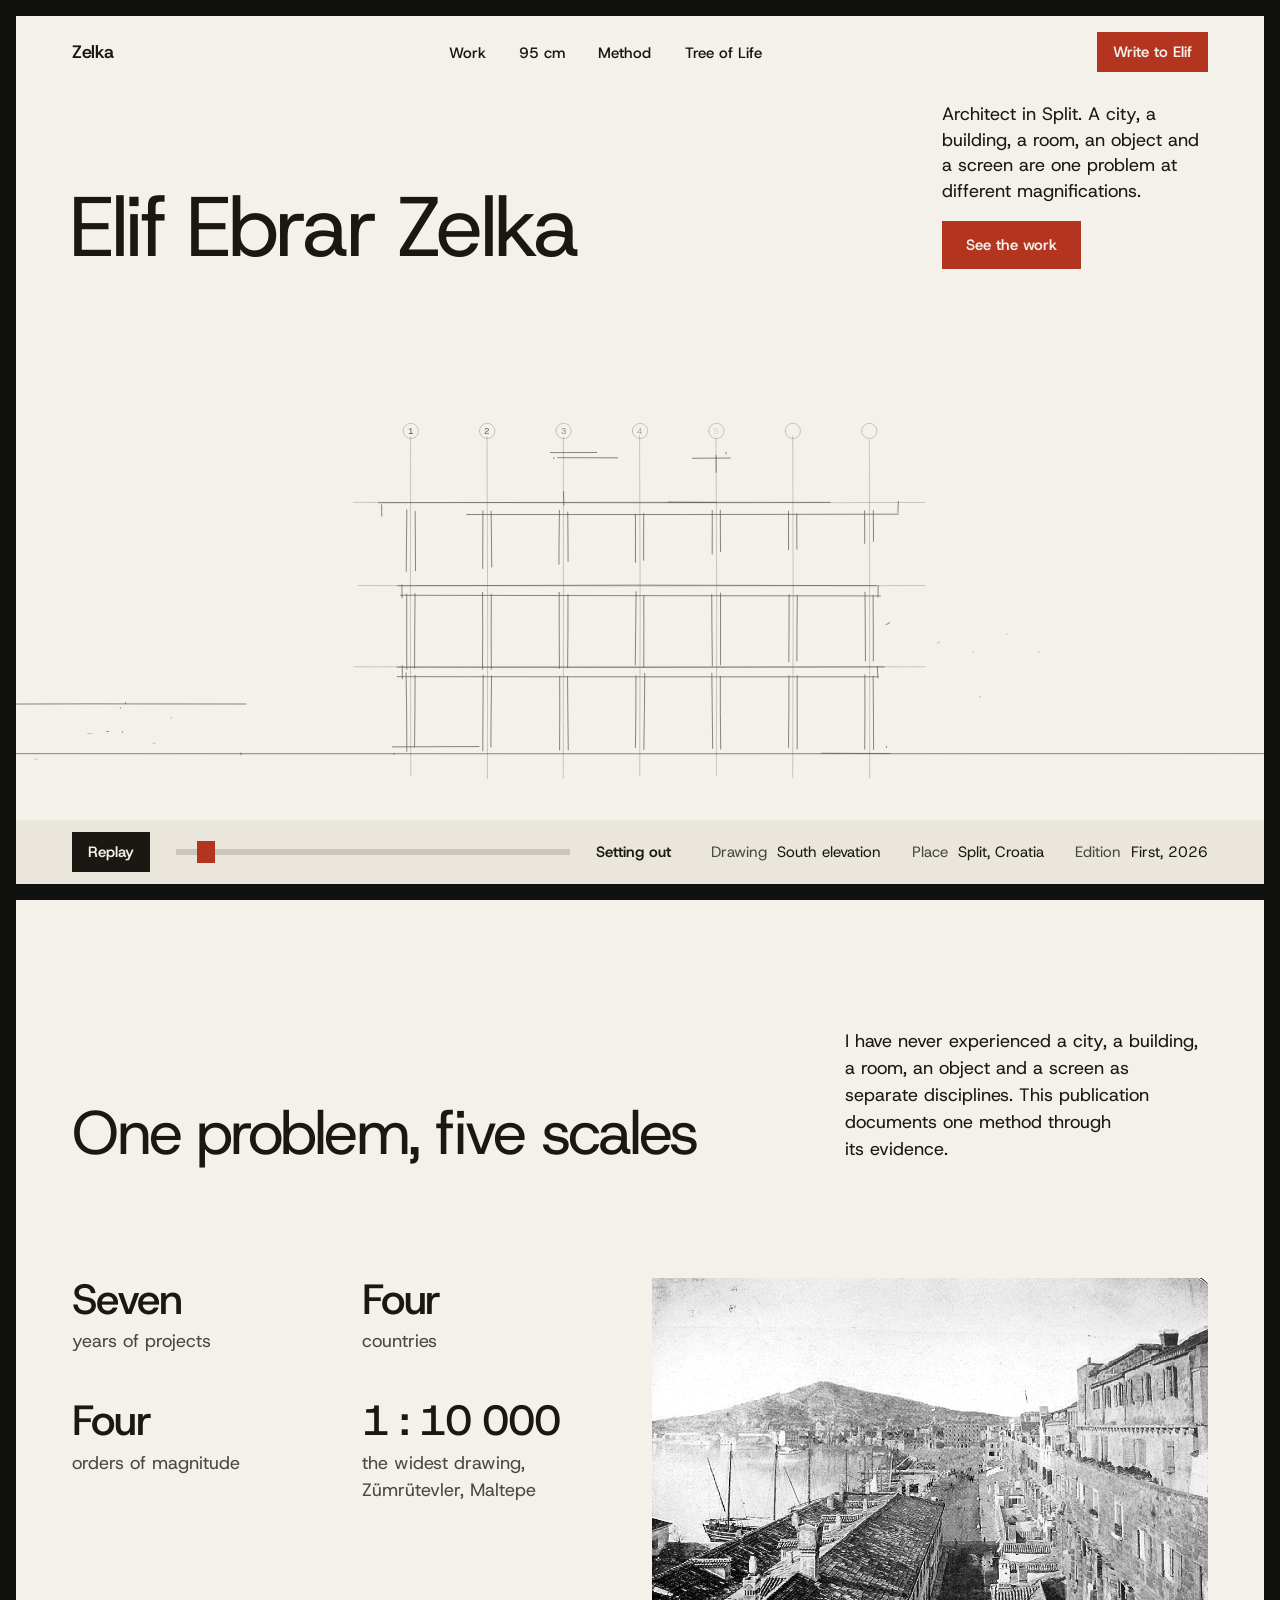
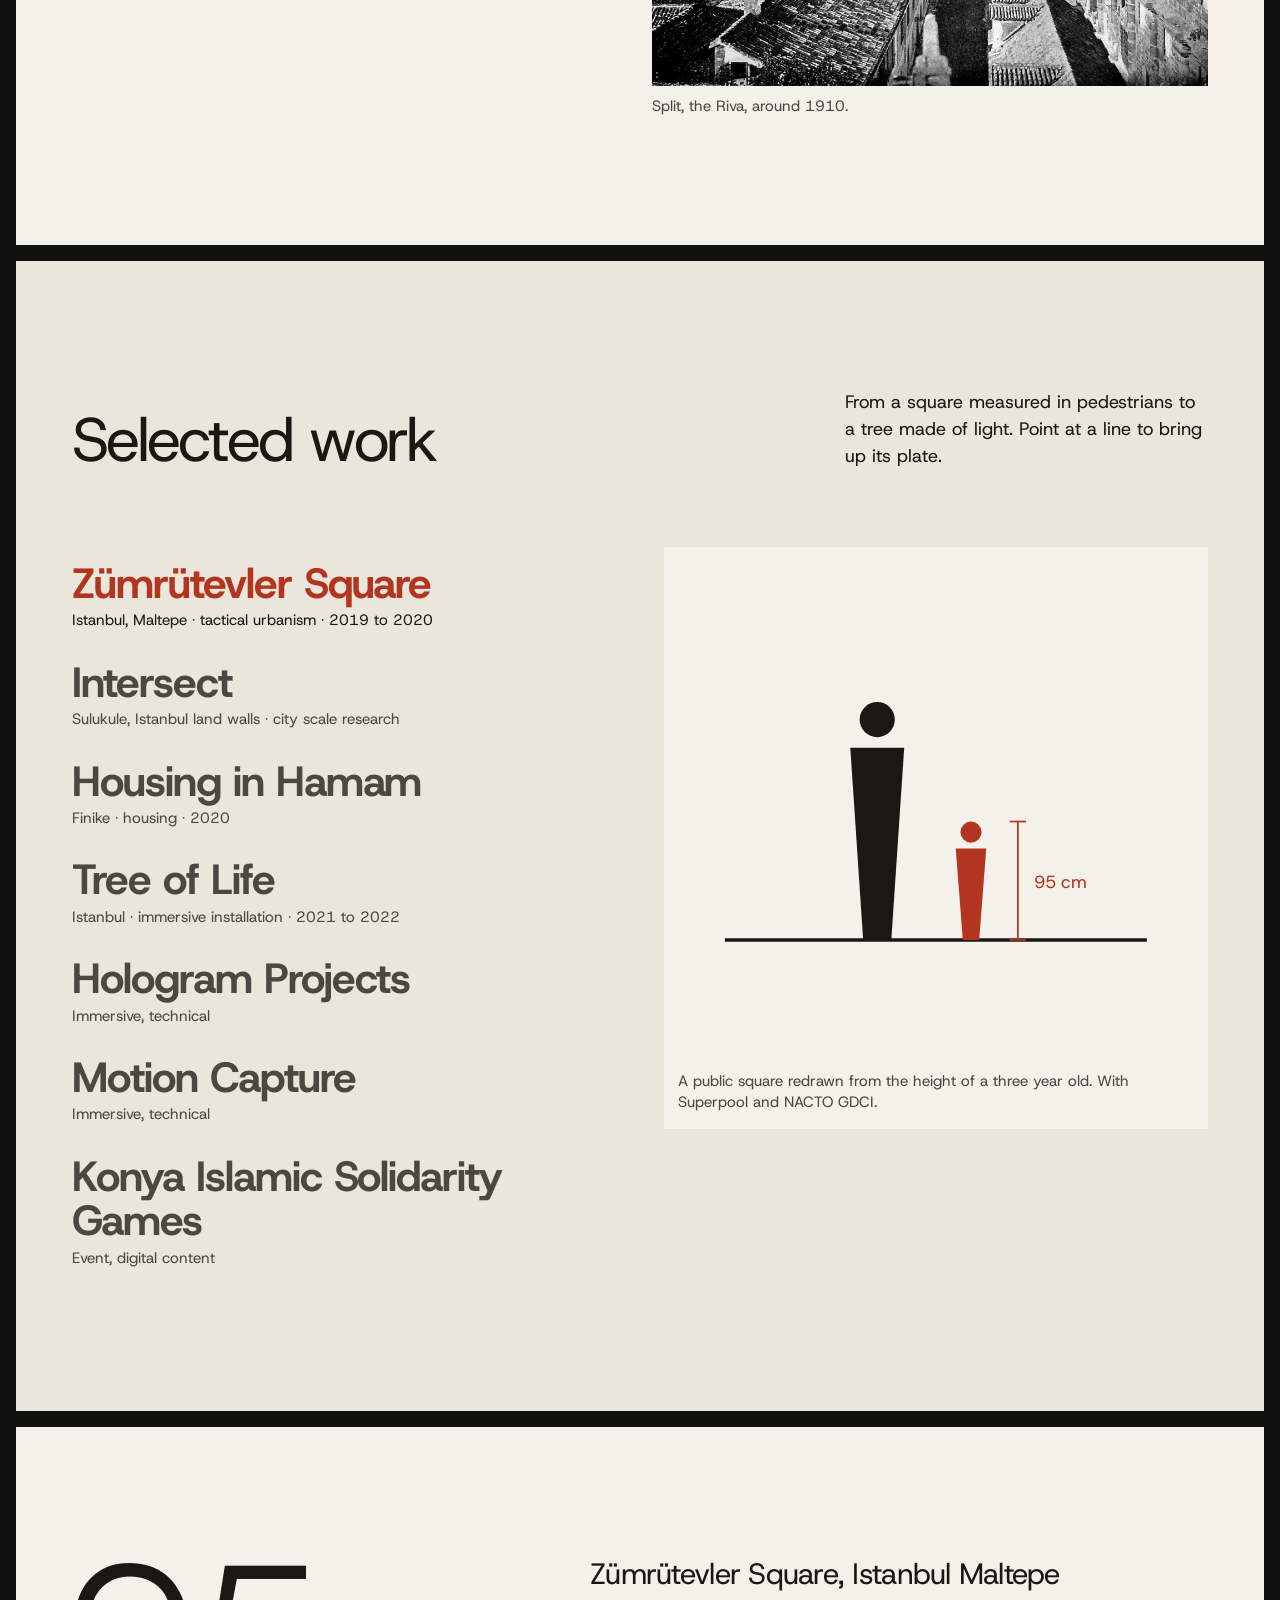
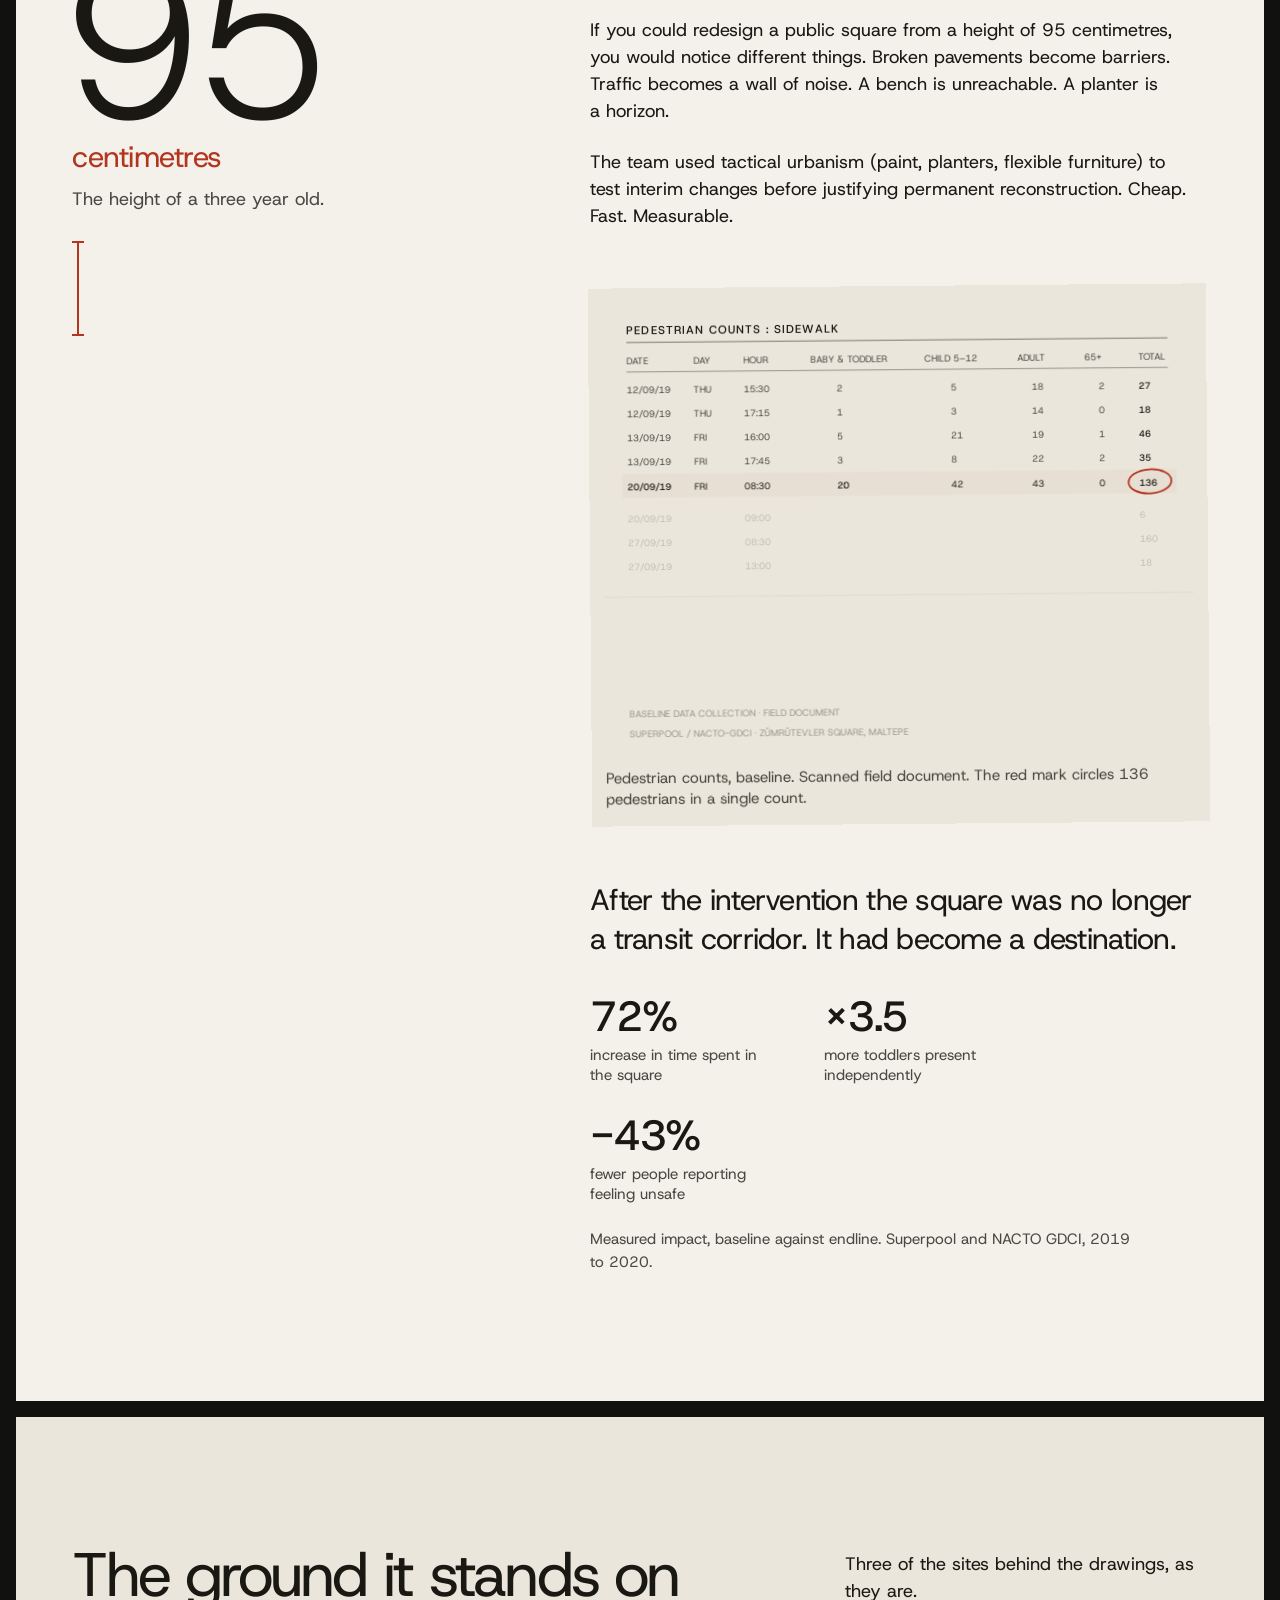
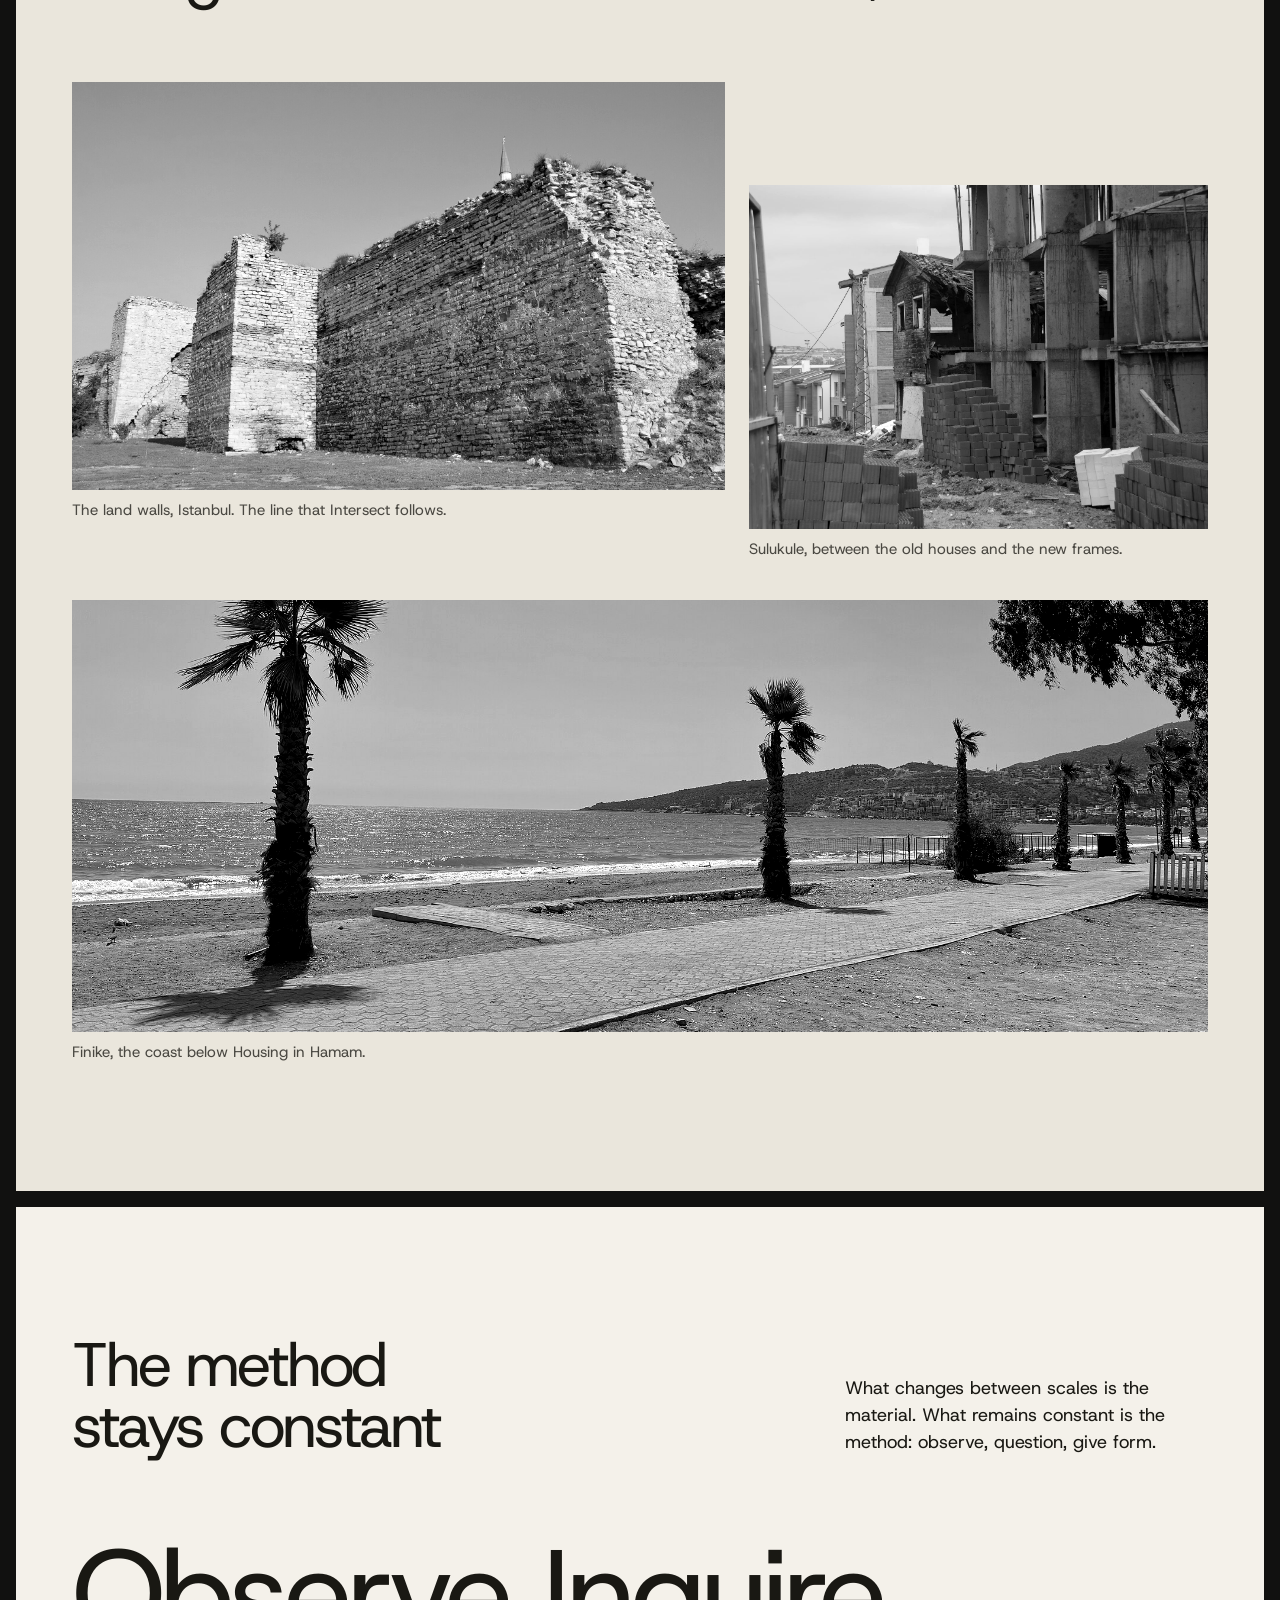
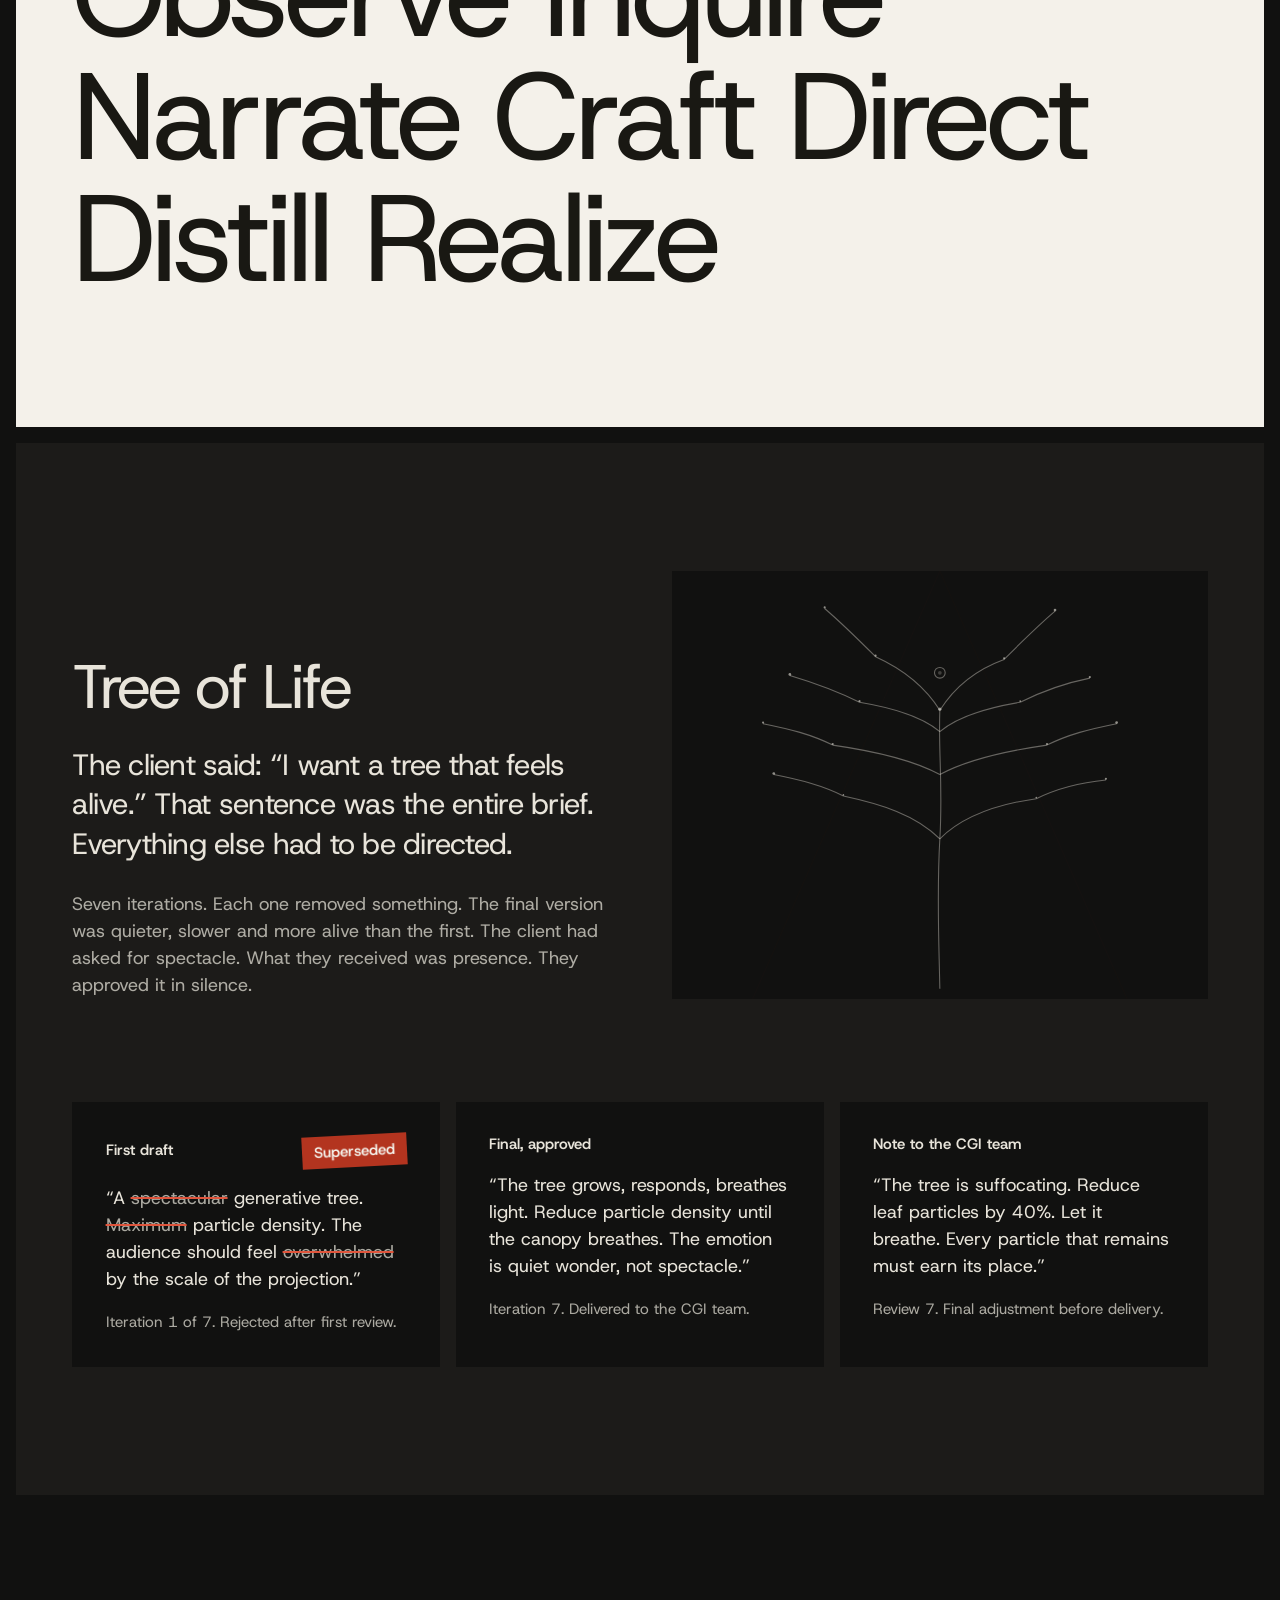
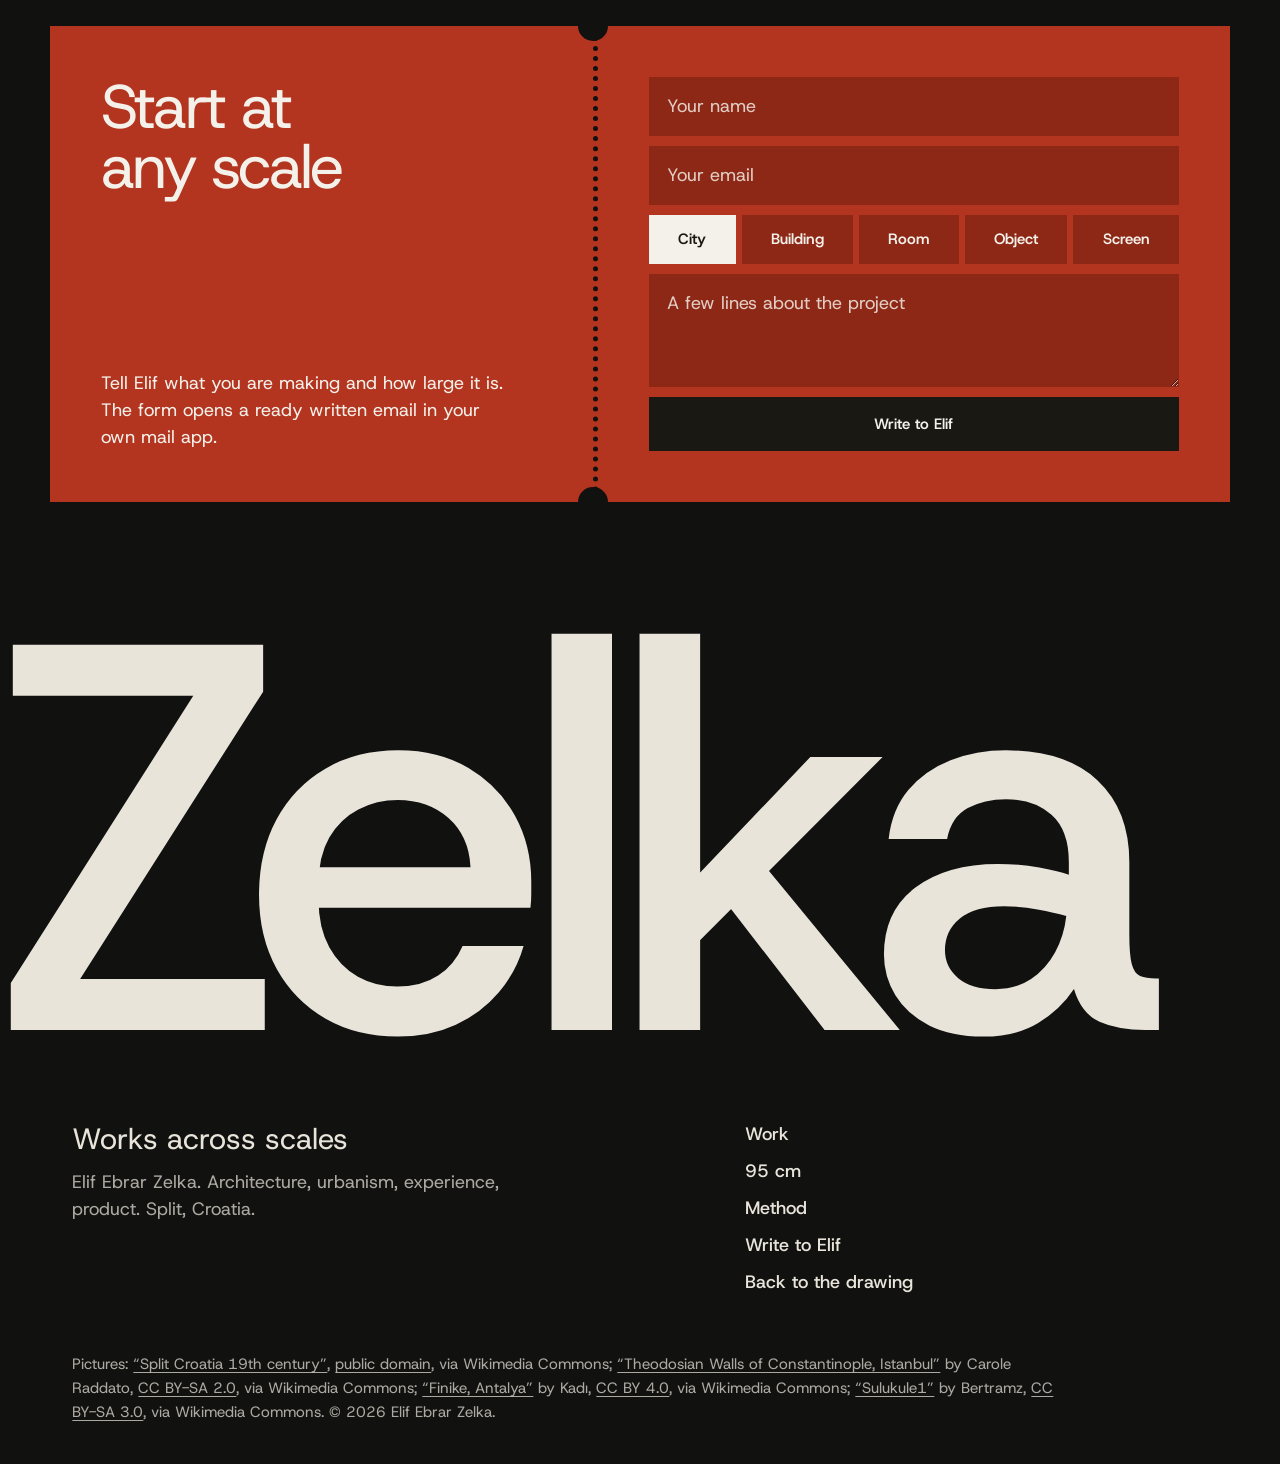
==== commit 90bd8739: "Redraw hero as a watercolour elevation and set the site in Host Grotesk Co-Authored-By: Claude Fable" ====
--- a/index.html
+++ b/index.html
@@ -12,7 +12,7 @@
 <link rel="icon" href="favicon.svg" type="image/svg+xml">
 <link rel="preconnect" href="https://fonts.googleapis.com">
 <link rel="preconnect" href="https://fonts.gstatic.com" crossorigin>
-<link href="https://fonts.googleapis.com/css2?family=Archivo:wdth,wght@62..125,400..800&family=Fraunces:opsz,wght@9..144,300..600&family=IBM+Plex+Mono:wght@400;500&display=swap" rel="stylesheet">
+<link href="https://fonts.googleapis.com/css2?family=Host+Grotesk:wght@300..700&amp;display=swap" rel="stylesheet">
 <link rel="stylesheet" href="styles.css">
 <script>document.documentElement.classList.add('js')</script>
 </head>
@@ -43,8 +43,8 @@
   </div>
 
   <div class="stage">
-    <svg id="scene" viewBox="0 0 1600 760" preserveAspectRatio="xMidYMax slice" role="img"
-      aria-label="A drawing that builds itself: a pencil sketch of a house above the sea at Split, lifted into place storey by storey by a crane, rained on with colour, then finished by a pen."></svg>
+    <svg id="scene" viewBox="0 84 1600 624" preserveAspectRatio="xMidYMax slice" role="img"
+      aria-label="A drawing that builds itself: an elevation of a building on the waterfront at Split, set out in pencil, lifted into place storey by storey by a tower crane, rained on with pigment, then resolved into watercolour by a pen."></svg>
     <noscript><img class="still" src="assets/split-riva-1910.jpg" alt="Split, the Riva, around 1910"></noscript>
   </div>
 
@@ -54,9 +54,9 @@
       <span class="vh">Scrub the drawing from first sketch to finished colour</span>
       <input id="scrub" type="range" min="0" max="1000" step="1" value="0">
     </label>
-    <output id="phase" for="scrub">Sketch</output>
+    <output id="phase" for="scrub">Setting out</output>
     <dl class="block">
-      <div><dt>Drawing</dt><dd>Section A to A′</dd></div>
+      <div><dt>Drawing</dt><dd>South elevation</dd></div>
       <div><dt>Place</dt><dd>Split, Croatia</dd></div>
       <div><dt>Edition</dt><dd>First, 2026</dd></div>
     </dl>
--- a/styles.css
+++ b/styles.css
@@ -1,5 +1,5 @@
 /* Elif Ebrar Zelka. Sheets of paper on a dark desk.
-   Palette and typefaces are hers (from the "Works across Scales" benchmark). */
+   Palette from her "Works across Scales" benchmark; one typeface, Host Grotesk. */
 :root {
   --paper: #F4F1EA;
   --paper-deep: #EAE6DC;
@@ -13,12 +13,12 @@
   --red: #B3341F;
   --red-deep: #8E2816;
 
-  --serif: 'Fraunces', Georgia, serif;
-  --grot: 'Archivo', 'Helvetica Neue', sans-serif;
-  --mono: 'IBM Plex Mono', 'Courier New', monospace;
-
-  --t-display: clamp(40px, 5.3vw, 92px);
-  --t-h2: clamp(34px, 4.6vw, 70px);
+  --serif: 'Host Grotesk', 'Helvetica Neue', Arial, sans-serif;
+  --grot: 'Host Grotesk', 'Helvetica Neue', Arial, sans-serif;
+  --mono: 'Host Grotesk', 'Helvetica Neue', Arial, sans-serif;
+
+  --t-display: clamp(44px, 6.6vw, 116px);
+  --t-h2: clamp(34px, 4.8vw, 76px);
   --t-st: clamp(22px, 2.3vw, 34px);
   --t-body: 18px;
   --t-small: 15px;
@@ -35,7 +35,7 @@
 *, *::before, *::after { box-sizing: border-box; margin: 0; padding: 0; }
 html { scroll-behavior: smooth; -webkit-text-size-adjust: 100%; scrollbar-color: var(--red) var(--dark); }
 body {
-  font-family: var(--serif); font-weight: 300; font-size: var(--t-body); line-height: 1.55;
+  font-family: var(--grot); font-weight: 400; font-size: var(--t-body); line-height: 1.5;
   color: var(--ink); background: var(--dark); overflow-x: hidden;
   font-variant-numeric: lining-nums; -webkit-font-smoothing: antialiased;
 }
@@ -51,12 +51,12 @@
 .skip { position: absolute; left: var(--g); top: -80px; z-index: 10; background: var(--red); color: var(--paper); padding: 12px 18px; font-family: var(--grot); font-weight: 600; }
 .skip:focus { top: var(--g); }
 
-h1, h2 { font-family: var(--grot); font-weight: 800; text-transform: uppercase; letter-spacing: -0.035em; line-height: 0.92; text-wrap: balance; }
-h1 { font-size: var(--t-display); font-stretch: 105%; }
-h2 { font-size: var(--t-h2); font-stretch: 108%; }
-h3 { font-family: var(--serif); font-weight: 300; font-size: var(--t-st); line-height: 1.3; letter-spacing: -0.01em; text-wrap: balance; }
+h1, h2 { font-family: var(--grot); font-weight: 400; letter-spacing: -0.045em; line-height: 0.98; text-wrap: balance; }
+h1 { font-size: var(--t-display); }
+h2 { font-size: var(--t-h2); }
+h3 { font-weight: 400; font-size: var(--t-st); line-height: 1.3; letter-spacing: -0.025em; text-wrap: balance; }
 p { text-wrap: pretty; }
-.statement { font-size: var(--t-st); line-height: 1.32; letter-spacing: -0.005em; }
+.statement { font-size: var(--t-st); line-height: 1.34; letter-spacing: -0.025em; }
 
 /* ───── buttons ───── */
 .btn {
@@ -82,26 +82,27 @@
 /* ───── 1. the drawing ───── */
 .hero { padding: 0; min-height: calc(100svh - 2 * var(--g)); display: flex; flex-direction: column; }
 .bar { display: flex; align-items: center; justify-content: space-between; gap: 24px; padding: 16px var(--m); font-family: var(--grot); }
-.mark { font-weight: 800; font-size: 18px; letter-spacing: -0.02em; text-transform: uppercase; text-decoration: none; font-stretch: 110%; }
+.mark { font-weight: 600; font-size: 18px; letter-spacing: -0.03em; text-decoration: none; }
 .bar ul { display: flex; gap: clamp(18px, 2.6vw, 40px); }
 .bar ul a { position: relative; font-size: var(--t-small); font-weight: 500; text-decoration: none; padding: 8px 0; }
 .bar ul a::after { content: ''; position: absolute; left: 0; right: 0; bottom: 2px; height: 2px; background: currentColor; transform: scaleX(0); transform-origin: left; transition: transform 300ms var(--ease-out); }
 @media (hover: hover) and (pointer: fine) { .bar ul a:hover::after { transform: scaleX(1); } }
 
 .title { display: grid; grid-template-columns: repeat(12, minmax(0, 1fr)); column-gap: 24px; align-items: end; padding: clamp(8px, 1.6vh, 24px) var(--m) clamp(16px, 2.4vh, 28px); }
-.title h1 { grid-column: 1 / 9; white-space: nowrap; }
-.lede { grid-column: 9 / 13; display: grid; gap: 16px; justify-items: start; }
+.title h1 { grid-column: 1 / 10; white-space: nowrap; margin-left: -0.04em; }
+.lede { grid-column: 10 / 13; display: grid; gap: 16px; justify-items: start; }
 .lede p { font-size: 18px; line-height: 1.42; max-width: 36ch; }
 
 .stage { position: relative; flex: 1 1 auto; min-height: clamp(280px, 44vh, 720px); overflow: hidden; background: var(--paper); }
 .stage svg { position: absolute; inset: 0; width: 100%; height: 100%; }
 .stage .still { width: 100%; height: 100%; object-fit: cover; filter: grayscale(1); }
-.scene-note { font-family: var(--mono); font-size: 15px; letter-spacing: 0.02em; }
+.scene-note { font-family: var(--grot); font-size: 13px; font-weight: 500; }
+.scene-axis { font-family: var(--grot); font-size: 10px; }
 
 .strip { display: flex; align-items: center; gap: clamp(12px, 2vw, 28px); padding: 12px var(--m); background: var(--paper-deep); }
 .scrub { flex: 1 1 200px; max-width: 520px; display: block; }
 #phase { font-family: var(--grot); font-weight: 600; font-size: var(--t-small); min-width: 9ch; }
-.block { margin-left: auto; display: flex; gap: clamp(18px, 2.4vw, 40px); font-family: var(--mono); font-size: 13px; }
+.block { margin-left: auto; display: flex; gap: clamp(18px, 2.4vw, 40px); font-size: var(--t-small); }
 .block div { display: flex; gap: 10px; }
 .block dt { color: var(--ink2); }
 
@@ -119,7 +120,7 @@
 .intro-top .note { grid-column: 9 / 13; }
 .intro-low { display: grid; grid-template-columns: repeat(12, minmax(0, 1fr)); column-gap: 24px; row-gap: 48px; margin-top: clamp(64px, 9vw, 120px); align-items: start; }
 .facts { grid-column: 1 / 7; display: grid; grid-template-columns: 1fr 1fr; gap: 44px 24px; }
-.facts dt { font-family: var(--grot); font-weight: 800; font-stretch: 108%; text-transform: uppercase; letter-spacing: -0.03em; font-size: var(--t-mid); line-height: 1; white-space: nowrap; }
+.facts dt { font-family: var(--grot); font-weight: 500; letter-spacing: -0.03em; font-size: var(--t-mid); line-height: 1; white-space: nowrap; }
 .facts dd { font-size: 18px; color: var(--ink2); margin-top: 8px; max-width: 22ch; }
 .intro-photo { grid-column: 7 / 13; }
 
@@ -132,7 +133,7 @@
 .work-head h2, .sites-head h2, .method-head h2 { grid-column: 1 / 8; }
 .work-head p, .sites-head p, .method-head p { grid-column: 9 / 13; }
 .row button { display: block; width: 100%; text-align: left; padding: 14px 0 14px 0; color: var(--ink2); transition: color 240ms ease, transform 300ms var(--ease-out); }
-.row-t { display: block; font-family: var(--grot); font-weight: 700; font-stretch: 104%; letter-spacing: -0.025em; font-size: var(--t-mid); line-height: 1.05; }
+.row-t { display: block; font-family: var(--grot); font-weight: 700; letter-spacing: -0.025em; font-size: var(--t-mid); line-height: 1.05; }
 .row-m { display: block; font-size: var(--t-small); margin-top: 4px; }
 .row.is-on button { color: var(--ink); }
 .row.is-on .row-t { color: var(--red); }
@@ -142,7 +143,7 @@
 .plate-dark { background: var(--dark); }
 .plate-dark figcaption, .plate-word figcaption { color: var(--bone2); }
 .plate-word { background: var(--dark); color: var(--bone); }
-.plate-word p { height: min(56vh, 500px); display: flex; align-items: flex-end; font-family: var(--grot); font-weight: 800; font-stretch: 110%; text-transform: uppercase; letter-spacing: -0.035em; font-size: clamp(48px, 6.4vw, 104px); line-height: 0.9; }
+.plate-word p { height: min(56vh, 500px); display: flex; align-items: flex-end; font-family: var(--grot); font-weight: 500; letter-spacing: -0.035em; font-size: clamp(48px, 6.4vw, 104px); line-height: 0.9; }
 .js .index:not(.is-framed) .row:not(.is-on) .plate { display: none; }
 .index:not(.is-framed) .plate { margin: 6px 0 22px; }
 .index:not(.is-framed) .plate svg { height: auto !important; max-height: 70vh; }
@@ -158,8 +159,8 @@
 /* ───── 4. 95 cm ───── */
 .observe { display: grid; grid-template-columns: minmax(0, 5fr) minmax(0, 7fr); column-gap: clamp(32px, 6vw, 96px); align-items: start; }
 .measure { position: sticky; top: 40px; }
-.measure h2 { color: var(--red); font-size: var(--t-st); letter-spacing: 0; }
-.measure .num { display: block; color: var(--ink); font-size: clamp(120px, 17vw, 260px); letter-spacing: -0.05em; line-height: 0.8; margin-bottom: 14px; margin-left: -0.04em; }
+.measure h2 { color: var(--red); font-size: var(--t-st); letter-spacing: -0.025em; }
+.measure .num { display: block; color: var(--ink); font-size: clamp(120px, 17vw, 260px); letter-spacing: -0.05em; line-height: 0.8; margin-bottom: 14px; margin-left: -0.05em; font-weight: 300; }
 .measure-note { margin-top: 14px; color: var(--ink2); }
 .rule { margin-top: 28px; }
 .evidence > * + * { margin-top: 24px; }
@@ -168,7 +169,7 @@
 .doc svg { width: 100%; height: auto; }
 .evidence .statement { margin-top: 56px; max-width: 34ch; }
 .data { display: flex; flex-wrap: wrap; gap: 28px clamp(28px, 5vw, 64px); margin-top: 36px !important; }
-.data dt { font-family: var(--grot); font-weight: 800; font-size: var(--t-mid); letter-spacing: -0.03em; line-height: 1; font-variant-numeric: tabular-nums; }
+.data dt { font-family: var(--grot); font-weight: 500; font-size: var(--t-mid); letter-spacing: -0.03em; line-height: 1; font-variant-numeric: tabular-nums; }
 .data dd { font-size: var(--t-small); color: var(--ink2); margin-top: 8px; max-width: 17ch; line-height: 1.35; }
 .source { font-size: var(--t-small); color: var(--ink2); }
 
@@ -178,7 +179,7 @@
 .s1 img { aspect-ratio: 16 / 10; object-fit: cover; } .s2 img { aspect-ratio: 4 / 3; object-fit: cover; } .s3 img { aspect-ratio: 21 / 8; object-fit: cover; object-position: 50% 62%; }
 
 /* ───── 6. method ───── */
-.verbs { display: flex; flex-wrap: wrap; gap: 0.02em 0.28em; font-family: var(--grot); font-weight: 800; font-stretch: 112%; text-transform: uppercase; letter-spacing: -0.04em; line-height: 0.92; font-size: clamp(44px, 9.6vw, 156px); }
+.verbs { display: flex; flex-wrap: wrap; gap: 0.02em 0.28em; font-family: var(--grot); font-weight: 500; letter-spacing: -0.04em; line-height: 0.98; font-size: clamp(44px, 9.6vw, 156px); font-weight: 400; }
 .verbs li { color: var(--ink); transition: color 600ms var(--ease-out); }
 .js .verbs li:not(.on) { color: #CDC8BC; }
 
@@ -223,7 +224,7 @@
 
 /* ───── the back ───── */
 .back { color: var(--bone); padding: 0 var(--g) 40px; overflow-x: clip; }
-.back-name { font-family: var(--grot); font-weight: 800; font-stretch: 118%; text-transform: uppercase; letter-spacing: -0.05em; line-height: 0.76; font-size: 25vw; white-space: nowrap; }
+.back-name { font-family: var(--grot); font-weight: 500; letter-spacing: -0.05em; line-height: 0.8; font-size: 43vw; white-space: nowrap; margin-left: -0.05em; }
 .back-cols { display: grid; grid-template-columns: minmax(0, 7fr) minmax(0, 5fr); column-gap: 24px; margin-top: clamp(40px, 5vw, 72px); padding: 0 var(--m); }
 .back-sign { font-size: var(--t-st); line-height: 1.2; margin-bottom: 12px; }
 .back-cols p:not(.back-sign) { color: var(--bone2); max-width: 40ch; }
@@ -263,10 +264,11 @@
   h1 { font-size: 11.2vw; }
   .bar ul { display: none; }
   .lede, .intro-top .note, .work-head p, .sites-head p, .method-head p { grid-column: 1 / 13; }
-  .stage { min-height: 0; flex: 1 0 auto; aspect-ratio: 740 / 664; }
+  .stage { min-height: 0; flex: 1 0 auto; aspect-ratio: 800 / 624; }
   .verbs { font-size: 14.5vw; }
   .scales label { flex: 1 1 28%; }
-  .scene-note { font-size: 23px; }
+  .scene-note { font-size: 19px; }
+  .scene-axis { font-size: 13px; }
   .strip { flex-wrap: wrap; }
   .scrub { order: 3; flex-basis: 100%; max-width: none; }
   #phase { margin-left: auto; text-align: right; }
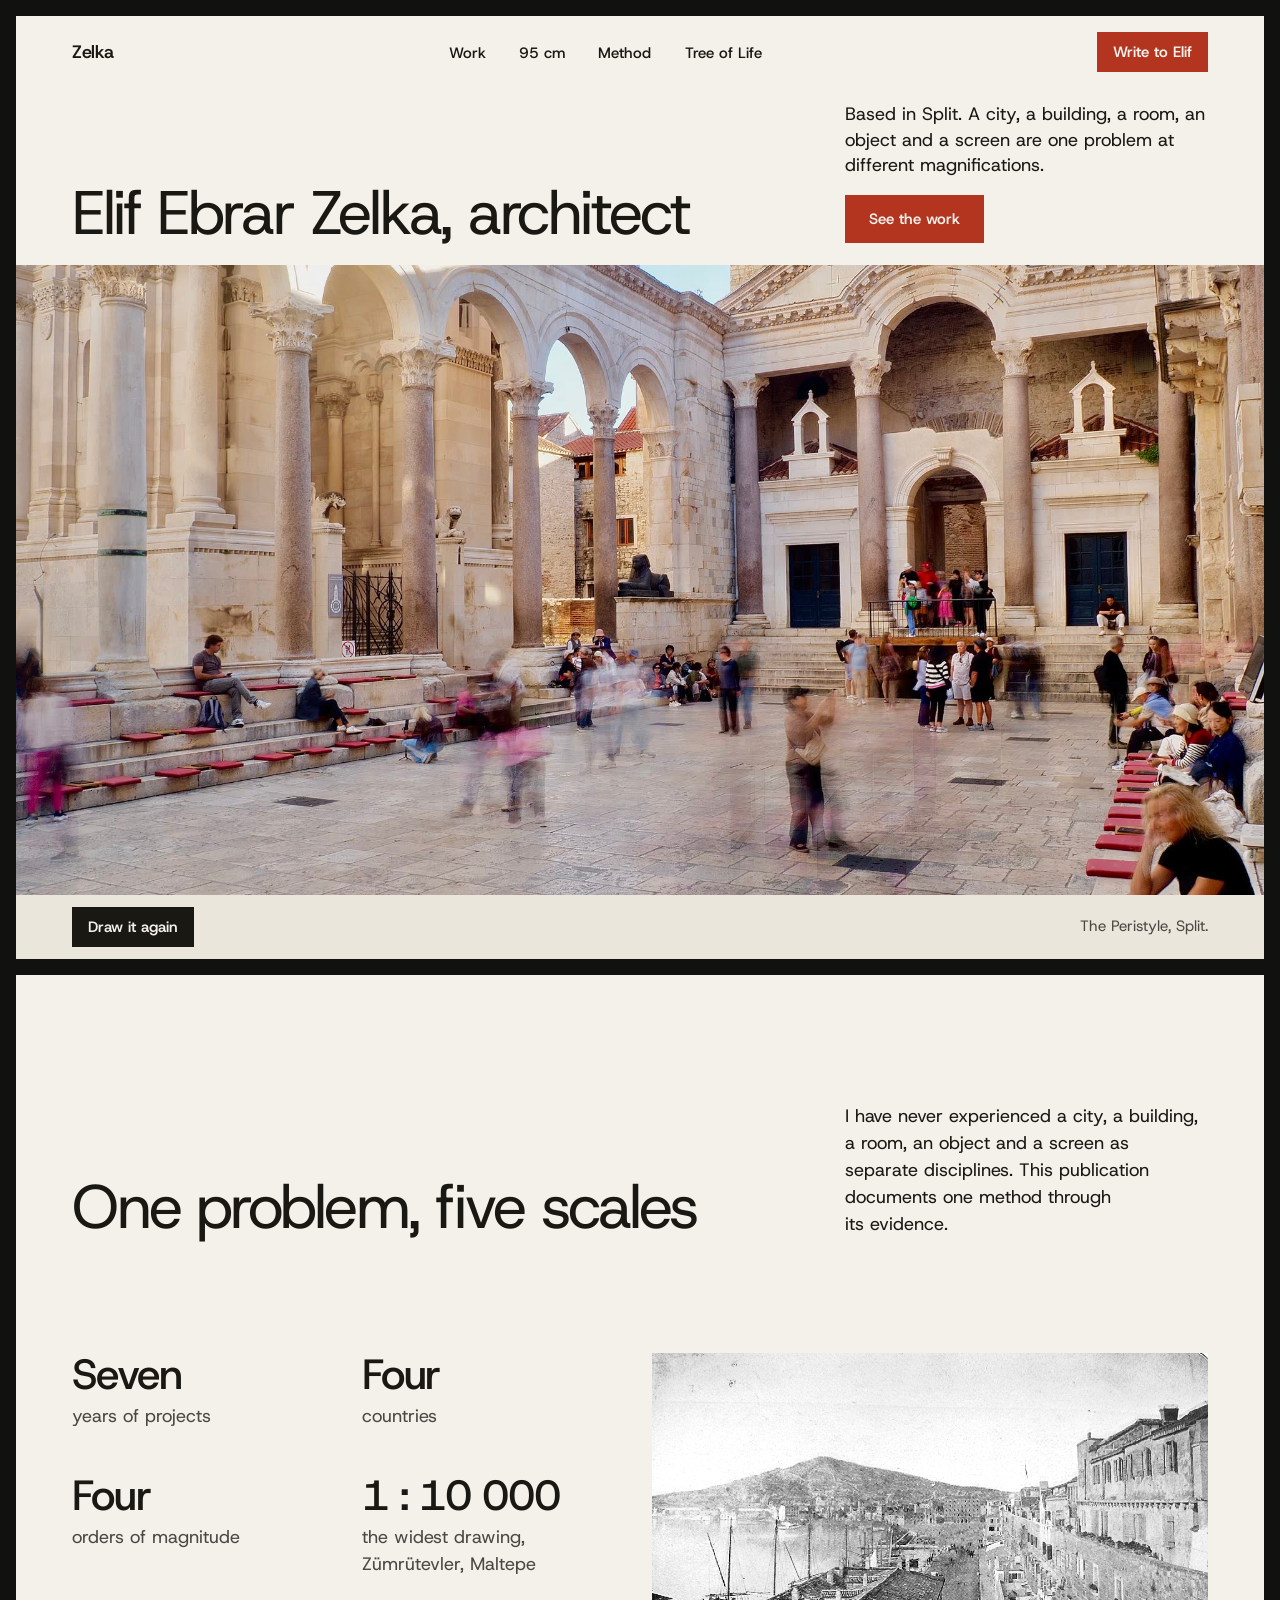
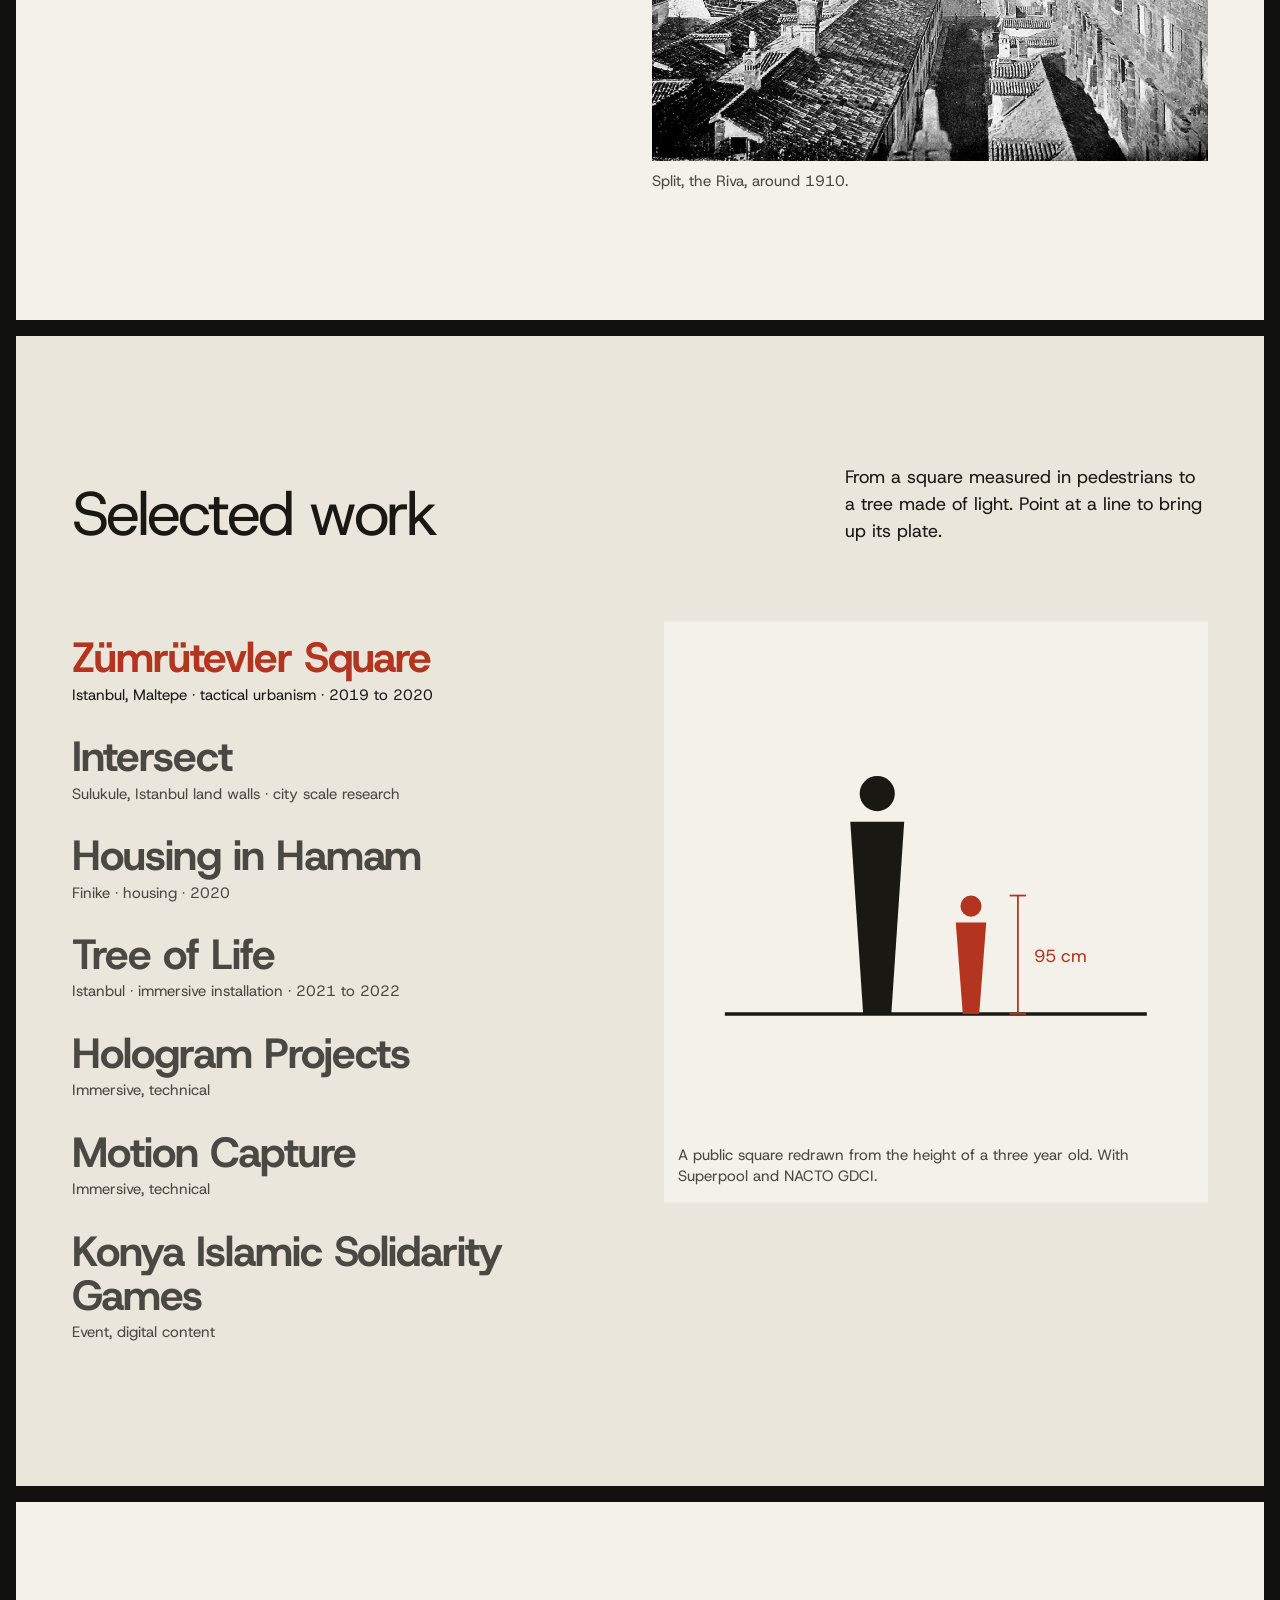
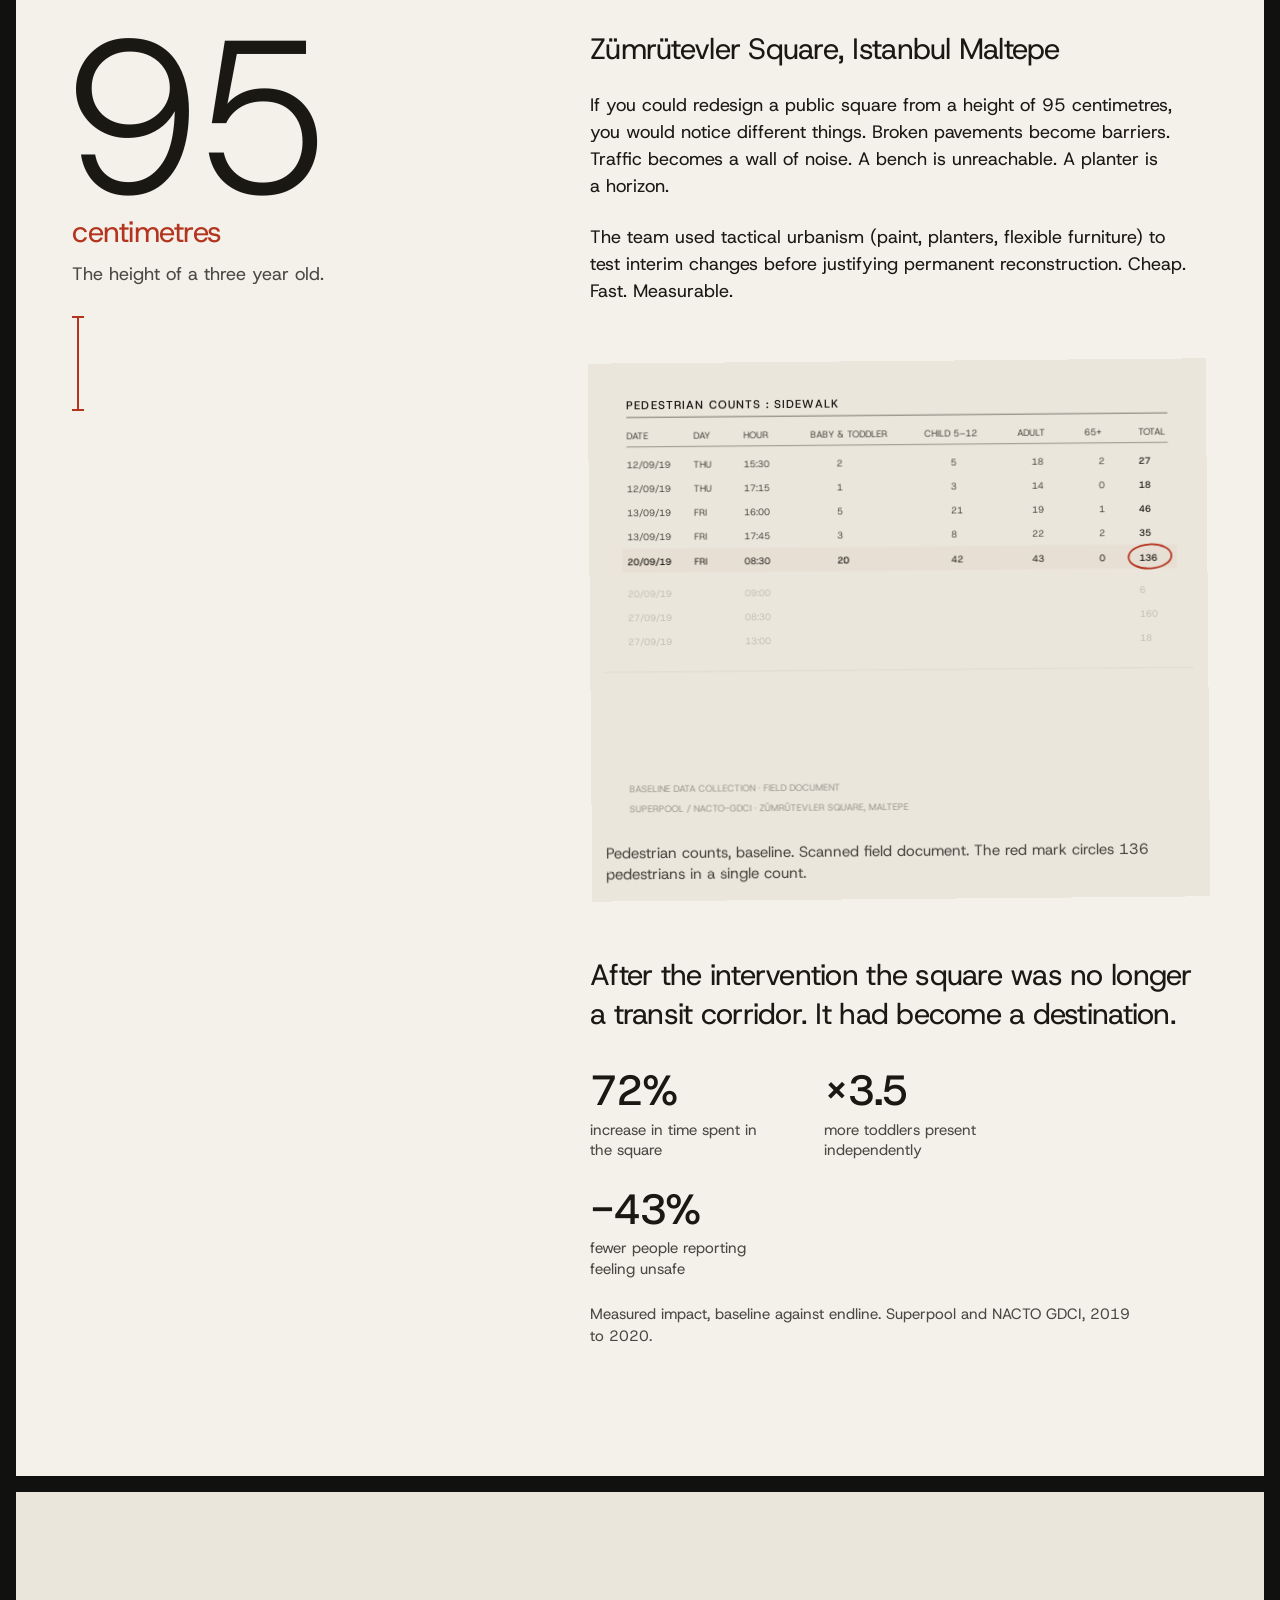
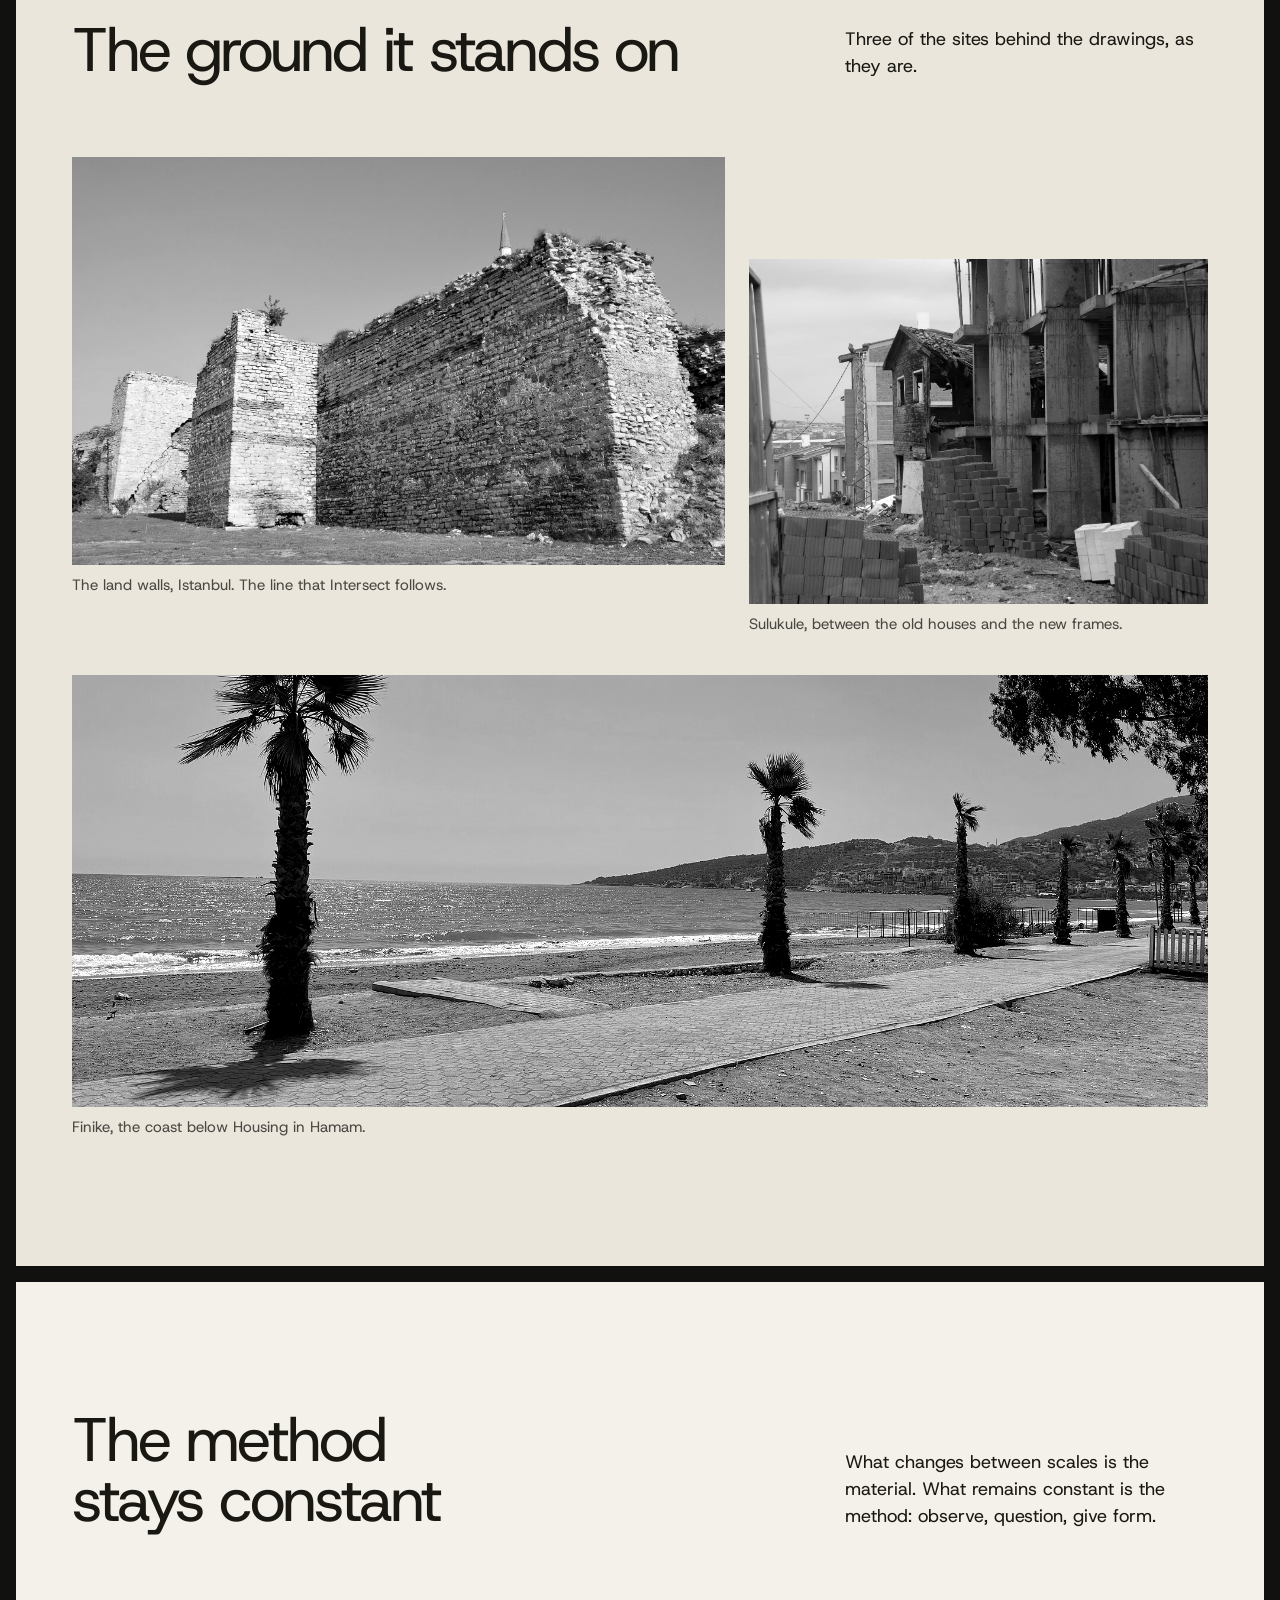
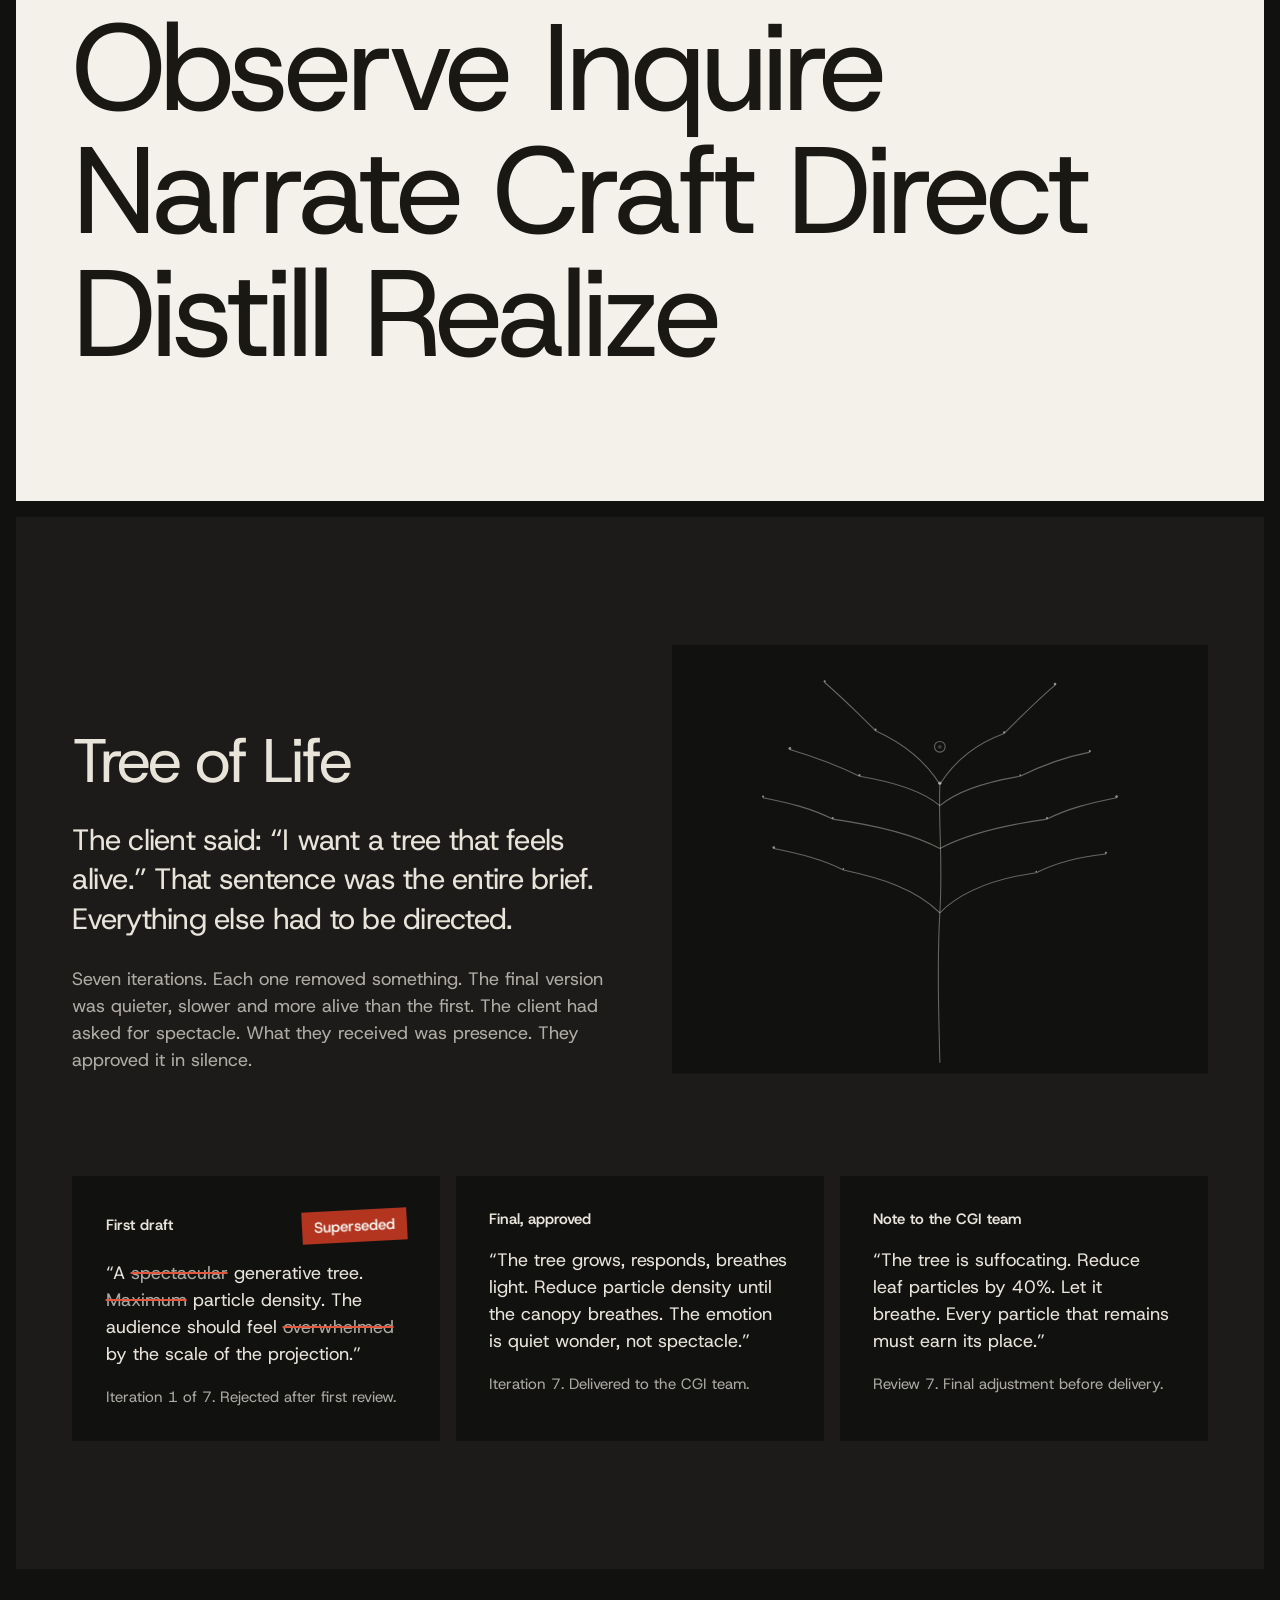
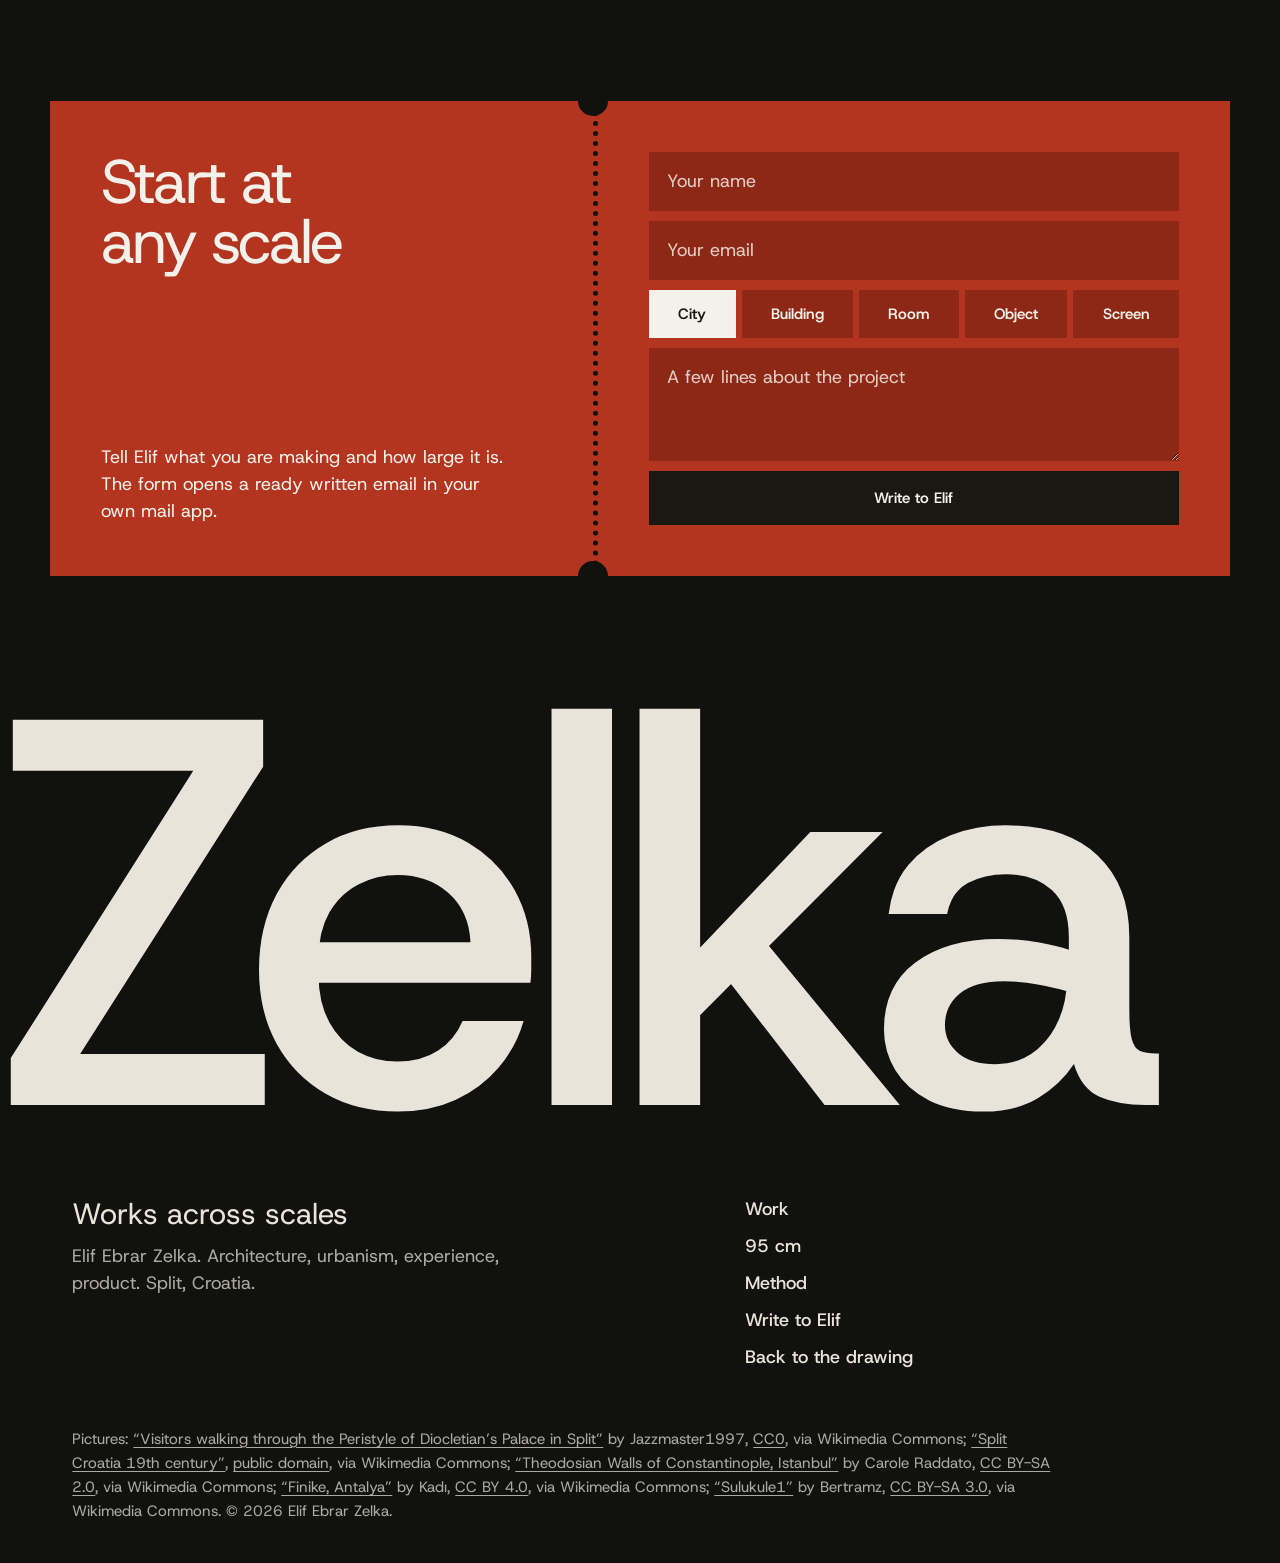
==== commit 18f867fe: "Replace the hero with a pen-and-wash drawing of the Peristyle The visitor's pointer develops colour " ====
--- a/index.html
+++ b/index.html
@@ -35,31 +35,22 @@
   </nav>
 
   <div class="title">
-    <h1>Elif Ebrar Zelka</h1>
+    <h1>Elif Ebrar Zelka, architect</h1>
     <div class="lede">
-      <p>Architect in Split. A city, a building, a room, an object and a screen are one problem at different magnifications.</p>
+      <p>Based in Split. A city, a building, a room, an object and a screen are one problem at different magnifications.</p>
       <a class="btn" href="#work">See the work</a>
     </div>
   </div>
 
-  <div class="stage">
-    <svg id="scene" viewBox="0 84 1600 624" preserveAspectRatio="xMidYMax slice" role="img"
-      aria-label="A drawing that builds itself: an elevation of a building on the waterfront at Split, set out in pencil, lifted into place storey by storey by a tower crane, rained on with pigment, then resolved into watercolour by a pen."></svg>
-    <noscript><img class="still" src="assets/split-riva-1910.jpg" alt="Split, the Riva, around 1910"></noscript>
+  <div class="stage" id="stage" data-line="assets/hero-line.jpg" data-colour="assets/hero-colour.jpg">
+    <img class="still" src="assets/hero-colour.jpg" width="2000" height="1500" alt="The Peristyle of Diocletian's Palace in Split: a colonnade of arches and a temple front around a paved square, first as a pencil drawing, then in colour">
+    <canvas id="pen" aria-hidden="true"></canvas>
+    <p class="hint" id="hint" aria-hidden="true">Move across the drawing</p>
   </div>
 
   <div class="strip">
-    <button class="btn btn-sm btn-ink" id="replay" type="button">Replay</button>
-    <label class="scrub">
-      <span class="vh">Scrub the drawing from first sketch to finished colour</span>
-      <input id="scrub" type="range" min="0" max="1000" step="1" value="0">
-    </label>
-    <output id="phase" for="scrub">Setting out</output>
-    <dl class="block">
-      <div><dt>Drawing</dt><dd>South elevation</dd></div>
-      <div><dt>Place</dt><dd>Split, Croatia</dd></div>
-      <div><dt>Edition</dt><dd>First, 2026</dd></div>
-    </dl>
+    <button class="btn btn-sm btn-ink" id="replay" type="button">Draw it again</button>
+    <p class="cap">The Peristyle, Split.</p>
   </div>
 </section>
 
@@ -440,7 +431,7 @@
       <li><a href="#top">Back to the drawing</a></li>
     </ul>
   </div>
-  <p class="credits">Pictures: <a href="https://commons.wikimedia.org/wiki/File:Split_Croatia_19th_century.jpg">“Split Croatia 19th century”</a>, <a href="https://creativecommons.org/publicdomain/mark/1.0/">public domain</a>, via Wikimedia Commons; <a href="https://commons.wikimedia.org/w/index.php?curid=74764600">“Theodosian Walls of Constantinople, Istanbul”</a> by Carole Raddato, <a href="https://creativecommons.org/licenses/by-sa/2.0/">CC BY-SA 2.0</a>, via Wikimedia Commons; <a href="https://commons.wikimedia.org/w/index.php?curid=152717674">“Finike, Antalya”</a> by Kadı, <a href="https://creativecommons.org/licenses/by/4.0/">CC BY 4.0</a>, via Wikimedia Commons; <a href="https://commons.wikimedia.org/w/index.php?curid=16967183">“Sulukule1”</a> by Bertramz, <a href="https://creativecommons.org/licenses/by-sa/3.0/">CC BY-SA 3.0</a>, via Wikimedia Commons. © 2026 Elif Ebrar Zelka.</p>
+  <p class="credits">Pictures: <a href="https://commons.wikimedia.org/wiki/File:Visitors_walking_through_the_Peristyle_of_Diocletian%E2%80%99s_Palace_in_Split_-_October_2026.jpg">“Visitors walking through the Peristyle of Diocletian’s Palace in Split”</a> by Jazzmaster1997, <a href="https://creativecommons.org/publicdomain/zero/1.0/deed.en">CC0</a>, via Wikimedia Commons; <a href="https://commons.wikimedia.org/wiki/File:Split_Croatia_19th_century.jpg">“Split Croatia 19th century”</a>, <a href="https://creativecommons.org/publicdomain/mark/1.0/">public domain</a>, via Wikimedia Commons; <a href="https://commons.wikimedia.org/w/index.php?curid=74764600">“Theodosian Walls of Constantinople, Istanbul”</a> by Carole Raddato, <a href="https://creativecommons.org/licenses/by-sa/2.0/">CC BY-SA 2.0</a>, via Wikimedia Commons; <a href="https://commons.wikimedia.org/w/index.php?curid=152717674">“Finike, Antalya”</a> by Kadı, <a href="https://creativecommons.org/licenses/by/4.0/">CC BY 4.0</a>, via Wikimedia Commons; <a href="https://commons.wikimedia.org/w/index.php?curid=16967183">“Sulukule1”</a> by Bertramz, <a href="https://creativecommons.org/licenses/by-sa/3.0/">CC BY-SA 3.0</a>, via Wikimedia Commons. © 2026 Elif Ebrar Zelka.</p>
 </footer>
 
 <script src="hero.js"></script>
--- a/styles.css
+++ b/styles.css
@@ -89,15 +89,20 @@
 @media (hover: hover) and (pointer: fine) { .bar ul a:hover::after { transform: scaleX(1); } }
 
 .title { display: grid; grid-template-columns: repeat(12, minmax(0, 1fr)); column-gap: 24px; align-items: end; padding: clamp(8px, 1.6vh, 24px) var(--m) clamp(16px, 2.4vh, 28px); }
-.title h1 { grid-column: 1 / 10; white-space: nowrap; margin-left: -0.04em; }
-.lede { grid-column: 10 / 13; display: grid; gap: 16px; justify-items: start; }
+.title h1 { grid-column: 1 / 8; font-size: var(--t-h2); }
+.lede { grid-column: 9 / 13; display: grid; gap: 16px; justify-items: start; }
 .lede p { font-size: 18px; line-height: 1.42; max-width: 36ch; }
 
-.stage { position: relative; flex: 1 1 auto; min-height: clamp(280px, 44vh, 720px); overflow: hidden; background: var(--paper); }
-.stage svg { position: absolute; inset: 0; width: 100%; height: 100%; }
-.stage .still { width: 100%; height: 100%; object-fit: cover; filter: grayscale(1); }
-.scene-note { font-family: var(--grot); font-size: 13px; font-weight: 500; }
-.scene-axis { font-family: var(--grot); font-size: 10px; }
+.stage { position: relative; flex: 1 1 auto; min-height: clamp(320px, 70vh, 960px); overflow: hidden; background: var(--paper); touch-action: pan-y; cursor: crosshair; }
+.stage .still, .stage canvas { position: absolute; inset: 0; width: 100%; height: 100%; }
+.stage .still { object-fit: cover; }
+.js .stage .still { opacity: 0; }
+.js .stage.no-gl .still { opacity: 1; }
+.stage.no-gl canvas, .stage.no-gl .hint { display: none; }
+.hint { position: absolute; left: var(--m); bottom: 20px; background: var(--ink); color: var(--paper); font-size: var(--t-small); font-weight: 500; padding: 9px 14px; pointer-events: none; opacity: 0; transform: translateY(8px); transition: opacity 400ms var(--ease-out), transform 400ms var(--ease-out); }
+.stage.is-live .hint { opacity: 1; transform: none; transition-delay: 900ms; }
+.stage.is-live .hint.gone { opacity: 0; transform: translateY(8px); transition-delay: 0ms; }
+.cap { font-size: var(--t-small); color: var(--ink2); margin-left: auto; }
 
 .strip { display: flex; align-items: center; gap: clamp(12px, 2vw, 28px); padding: 12px var(--m); background: var(--paper-deep); }
 .scrub { flex: 1 1 200px; max-width: 520px; display: block; }
@@ -261,17 +266,15 @@
 }
 @media (max-width: 700px) {
   :root { --g: 8px; }
-  h1 { font-size: 11.2vw; }
+  .title h1 { font-size: 9vw; }
   .bar ul { display: none; }
   .lede, .intro-top .note, .work-head p, .sites-head p, .method-head p { grid-column: 1 / 13; }
-  .stage { min-height: 0; flex: 1 0 auto; aspect-ratio: 800 / 624; }
+  .stage { min-height: 0; flex: 1 0 auto; aspect-ratio: 4 / 4.4; }
   .verbs { font-size: 14.5vw; }
   .scales label { flex: 1 1 28%; }
   .scene-note { font-size: 19px; }
   .scene-axis { font-size: 13px; }
   .strip { flex-wrap: wrap; }
-  .scrub { order: 3; flex-basis: 100%; max-width: none; }
-  #phase { margin-left: auto; text-align: right; }
   .observe { grid-template-columns: 1fr; row-gap: 48px; }
   .measure { position: static; }
   .sites-grid { gap: 28px 0; }
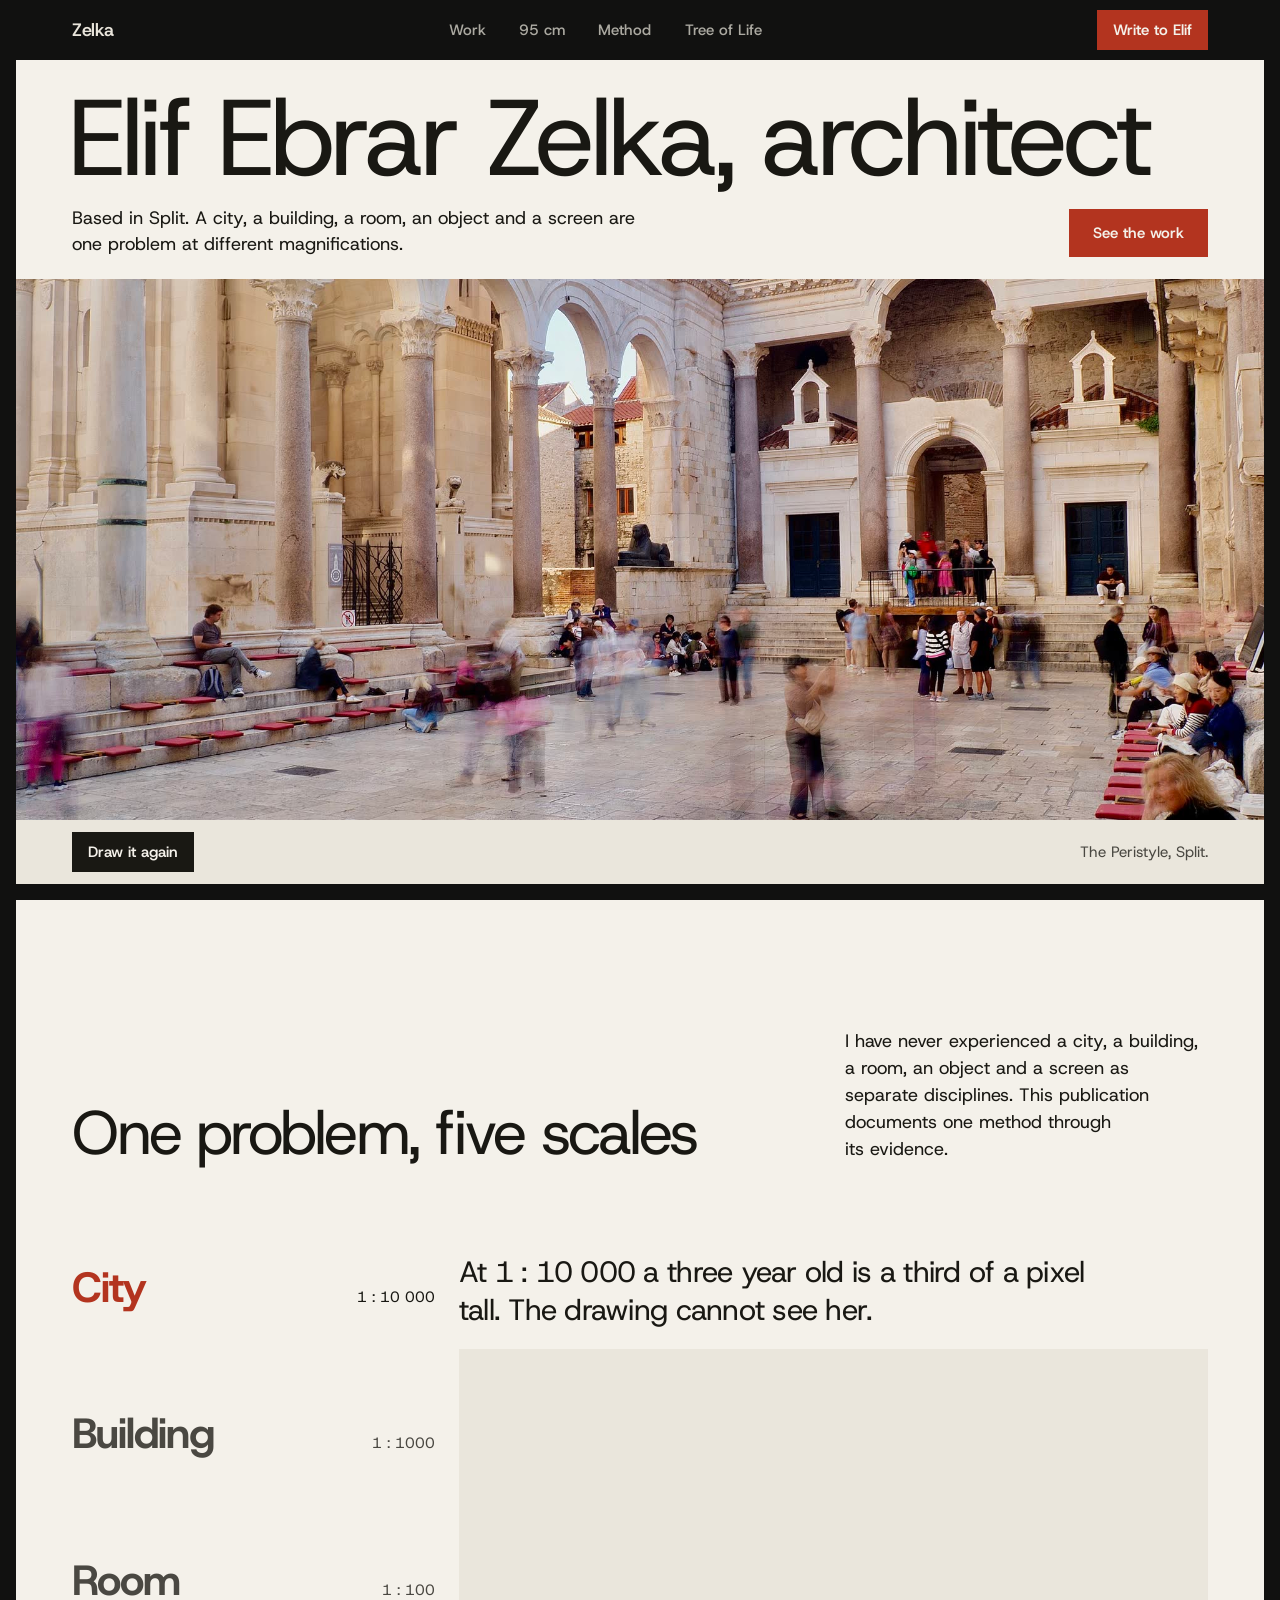
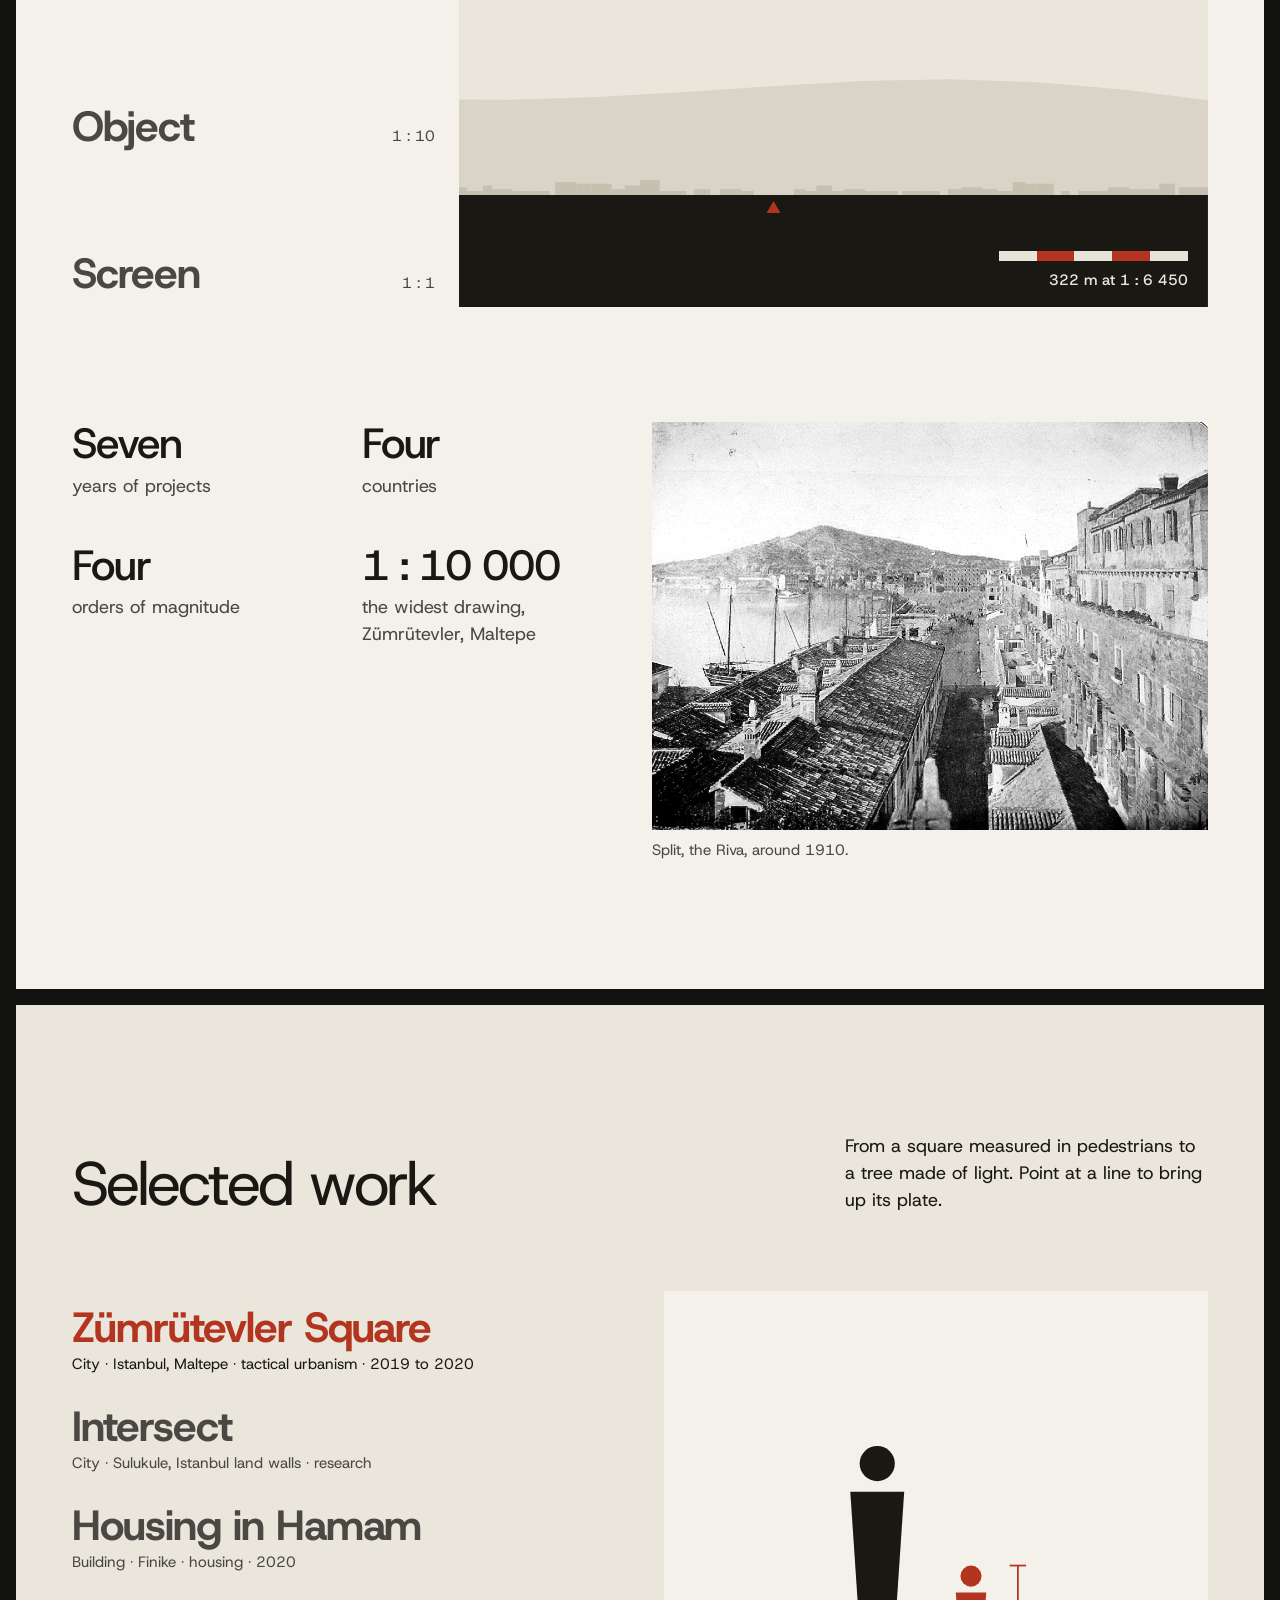
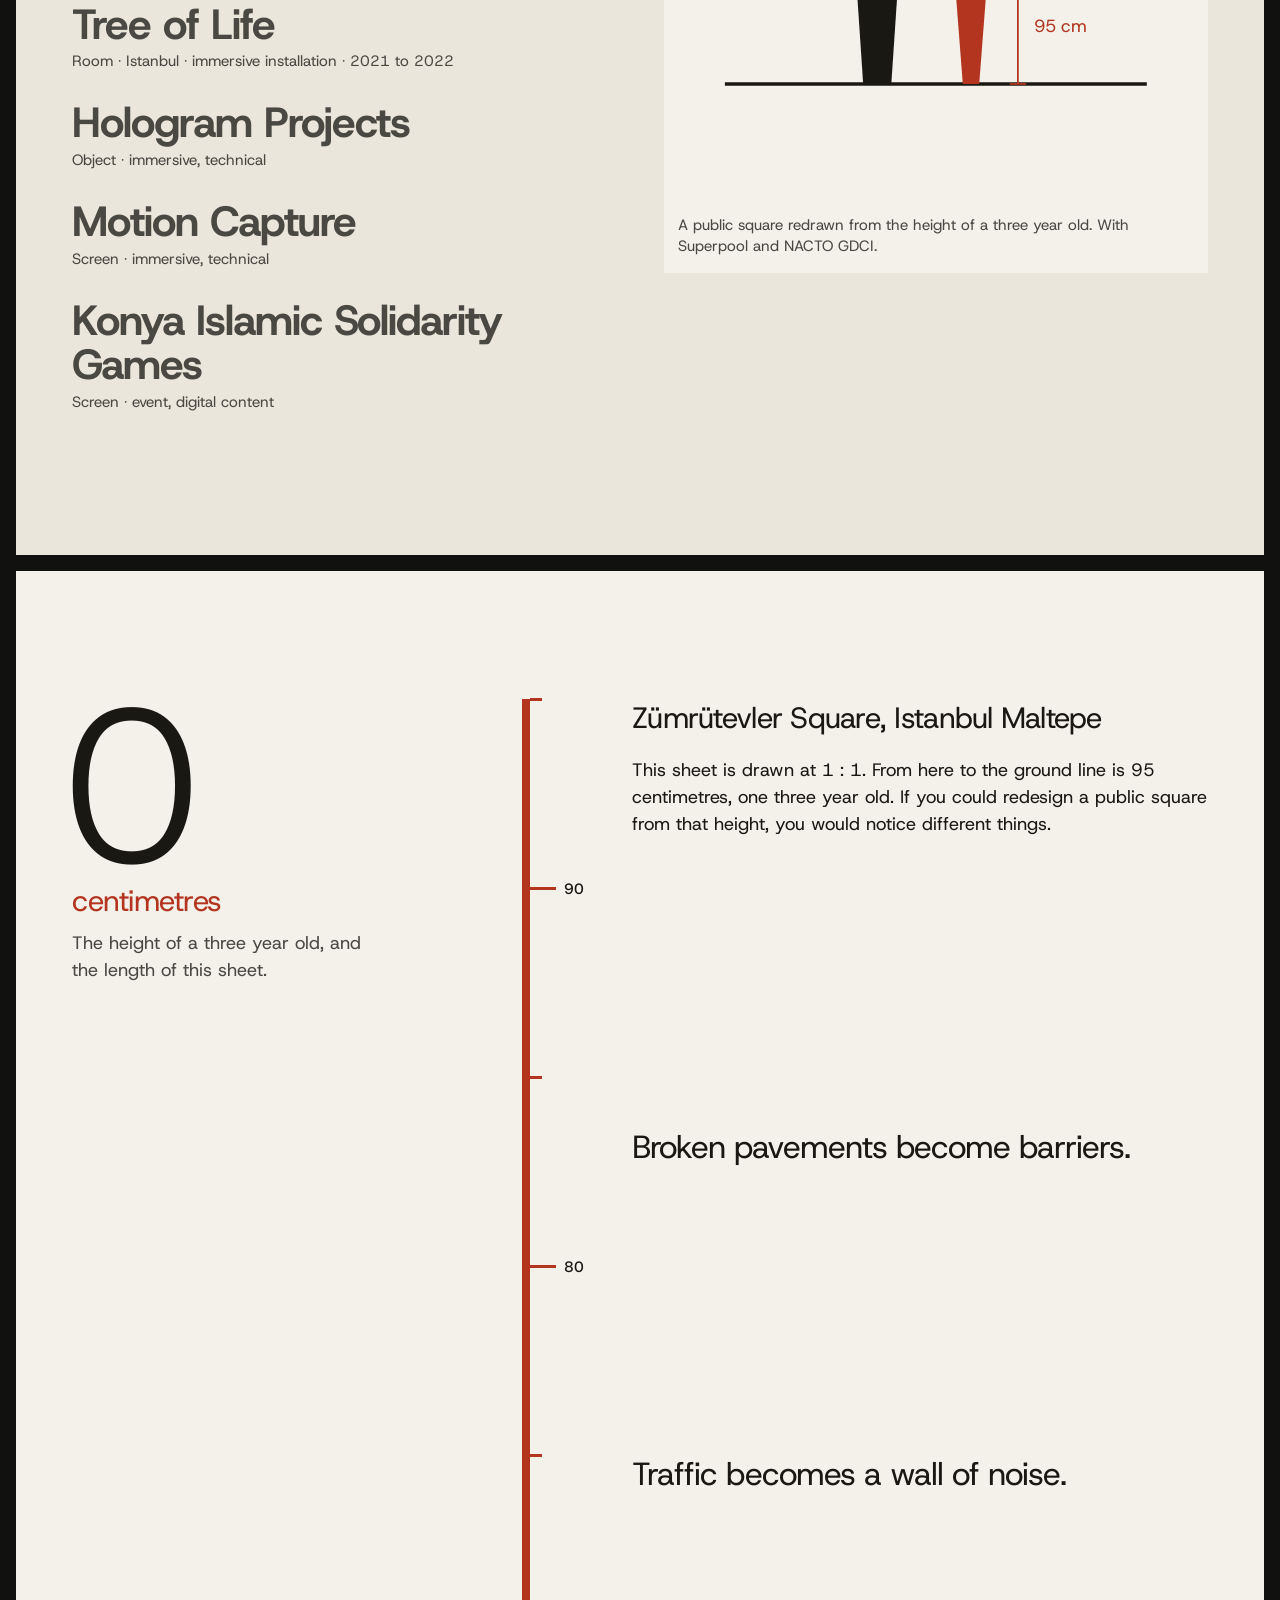
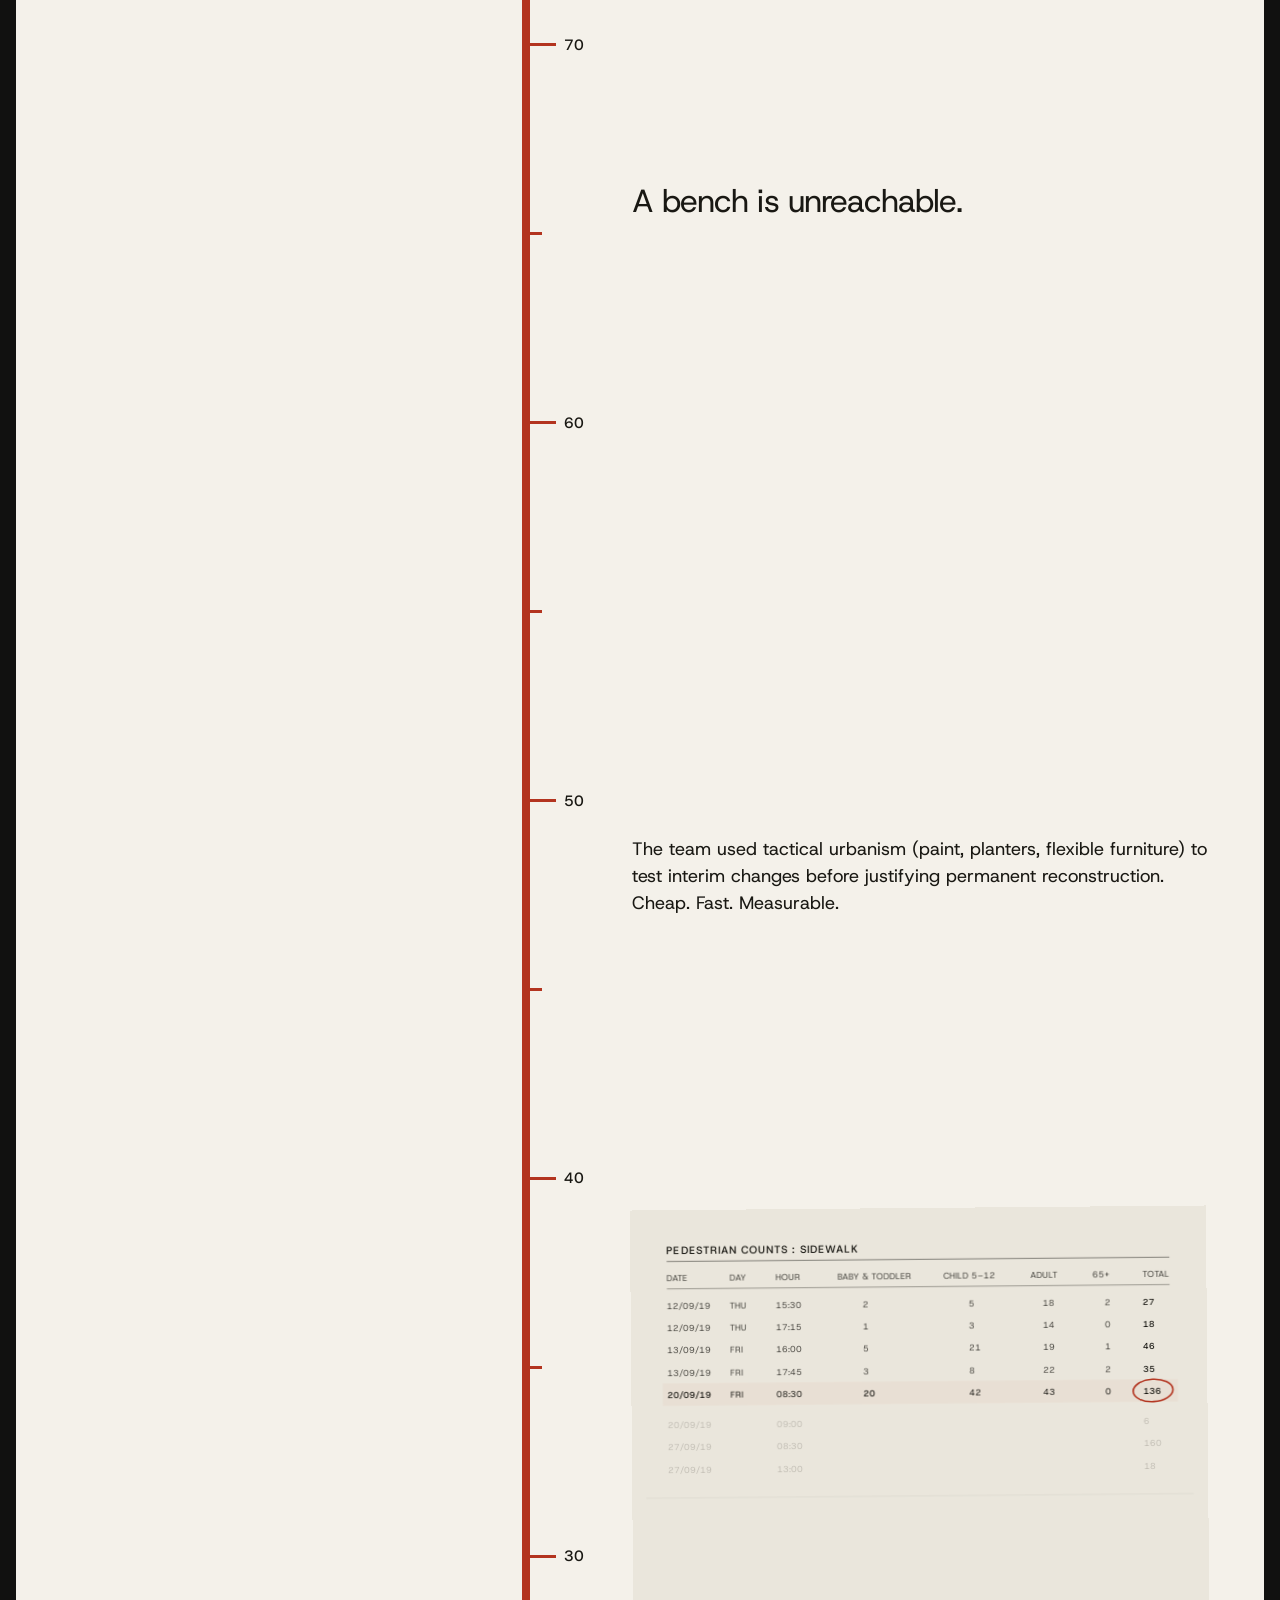
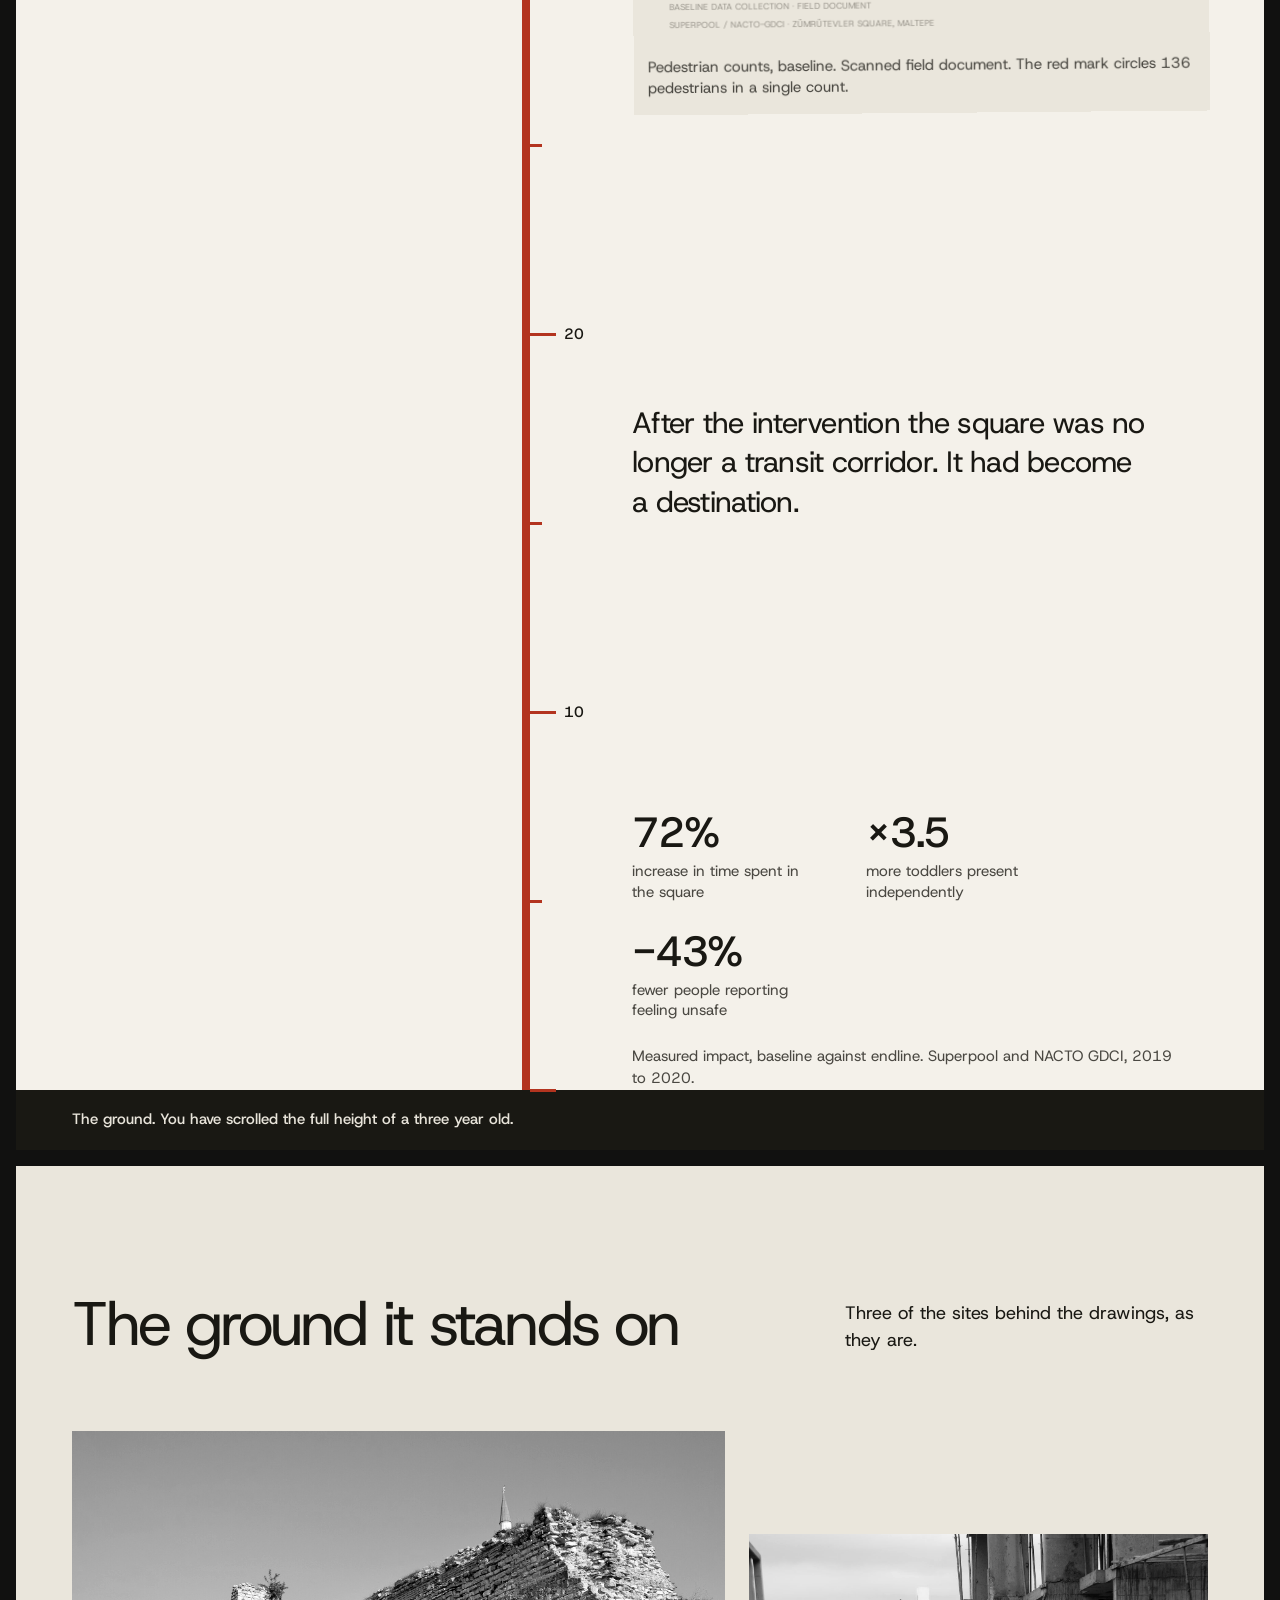
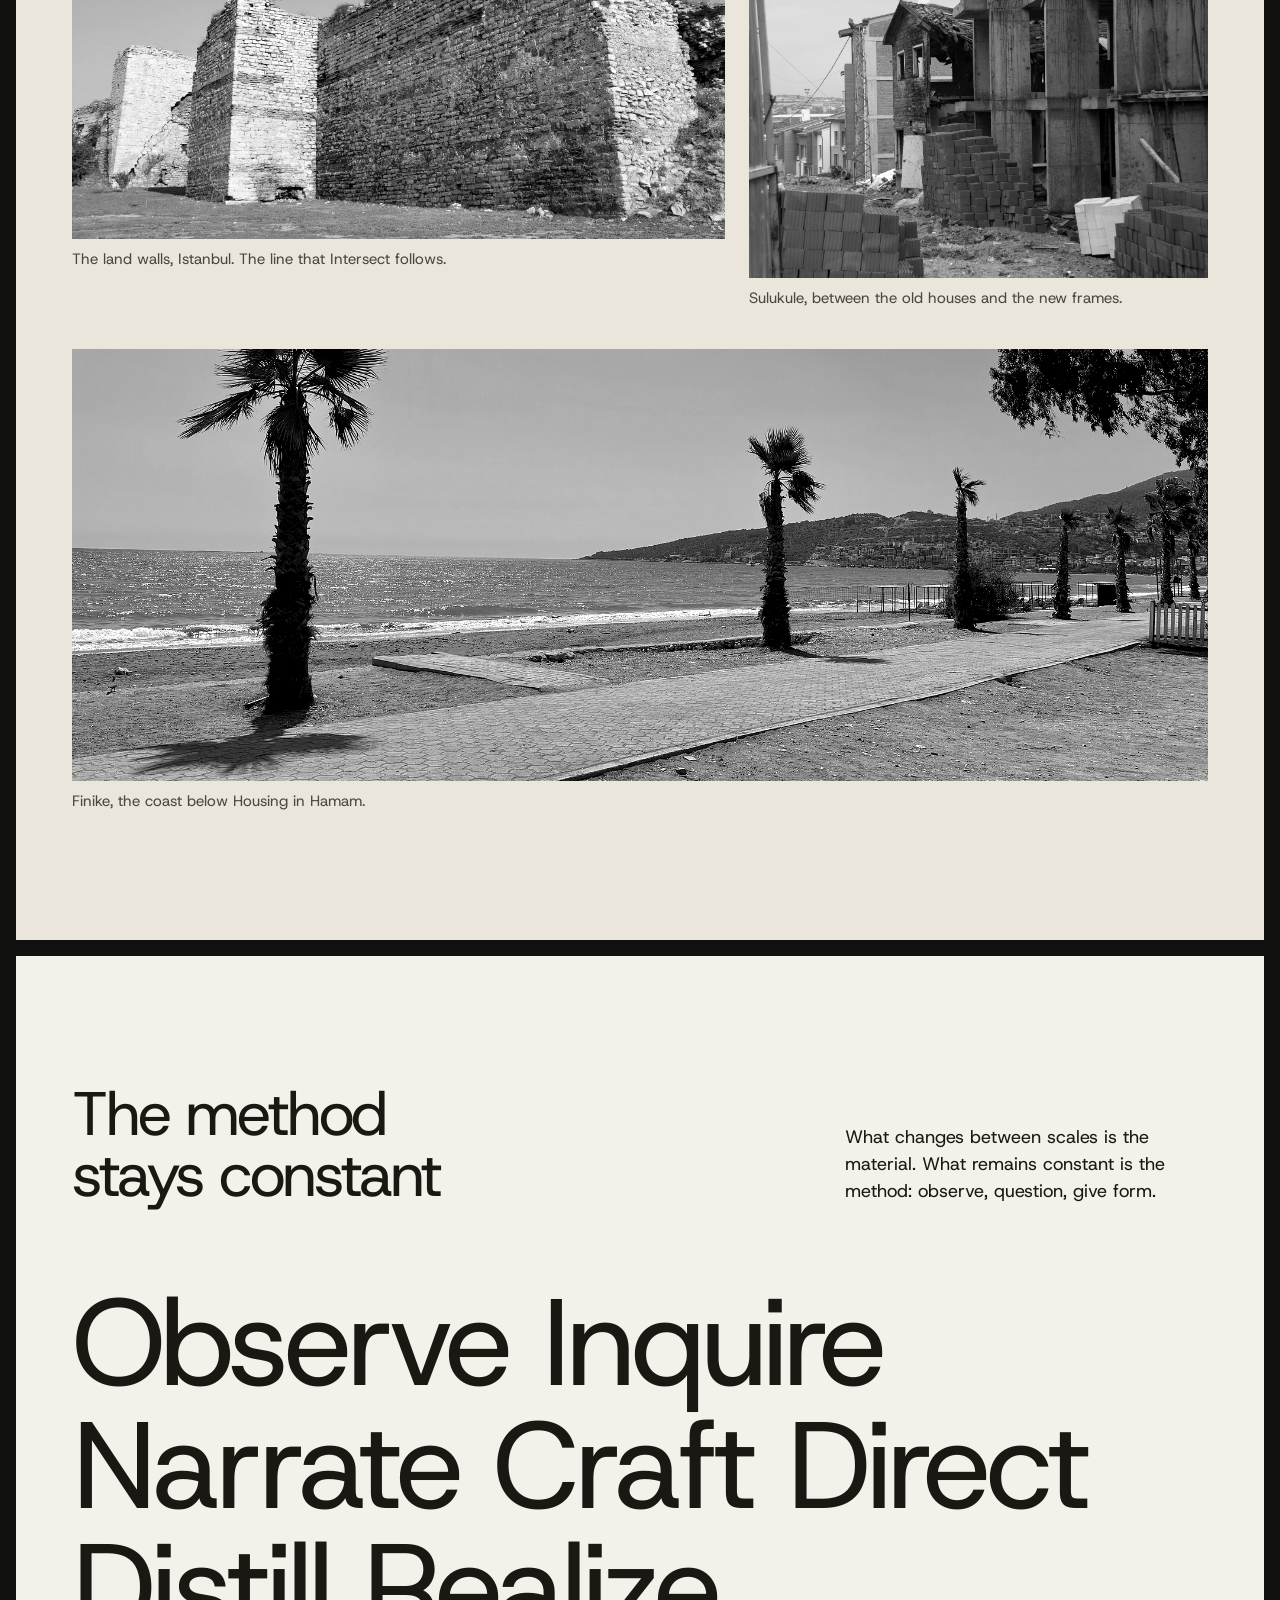
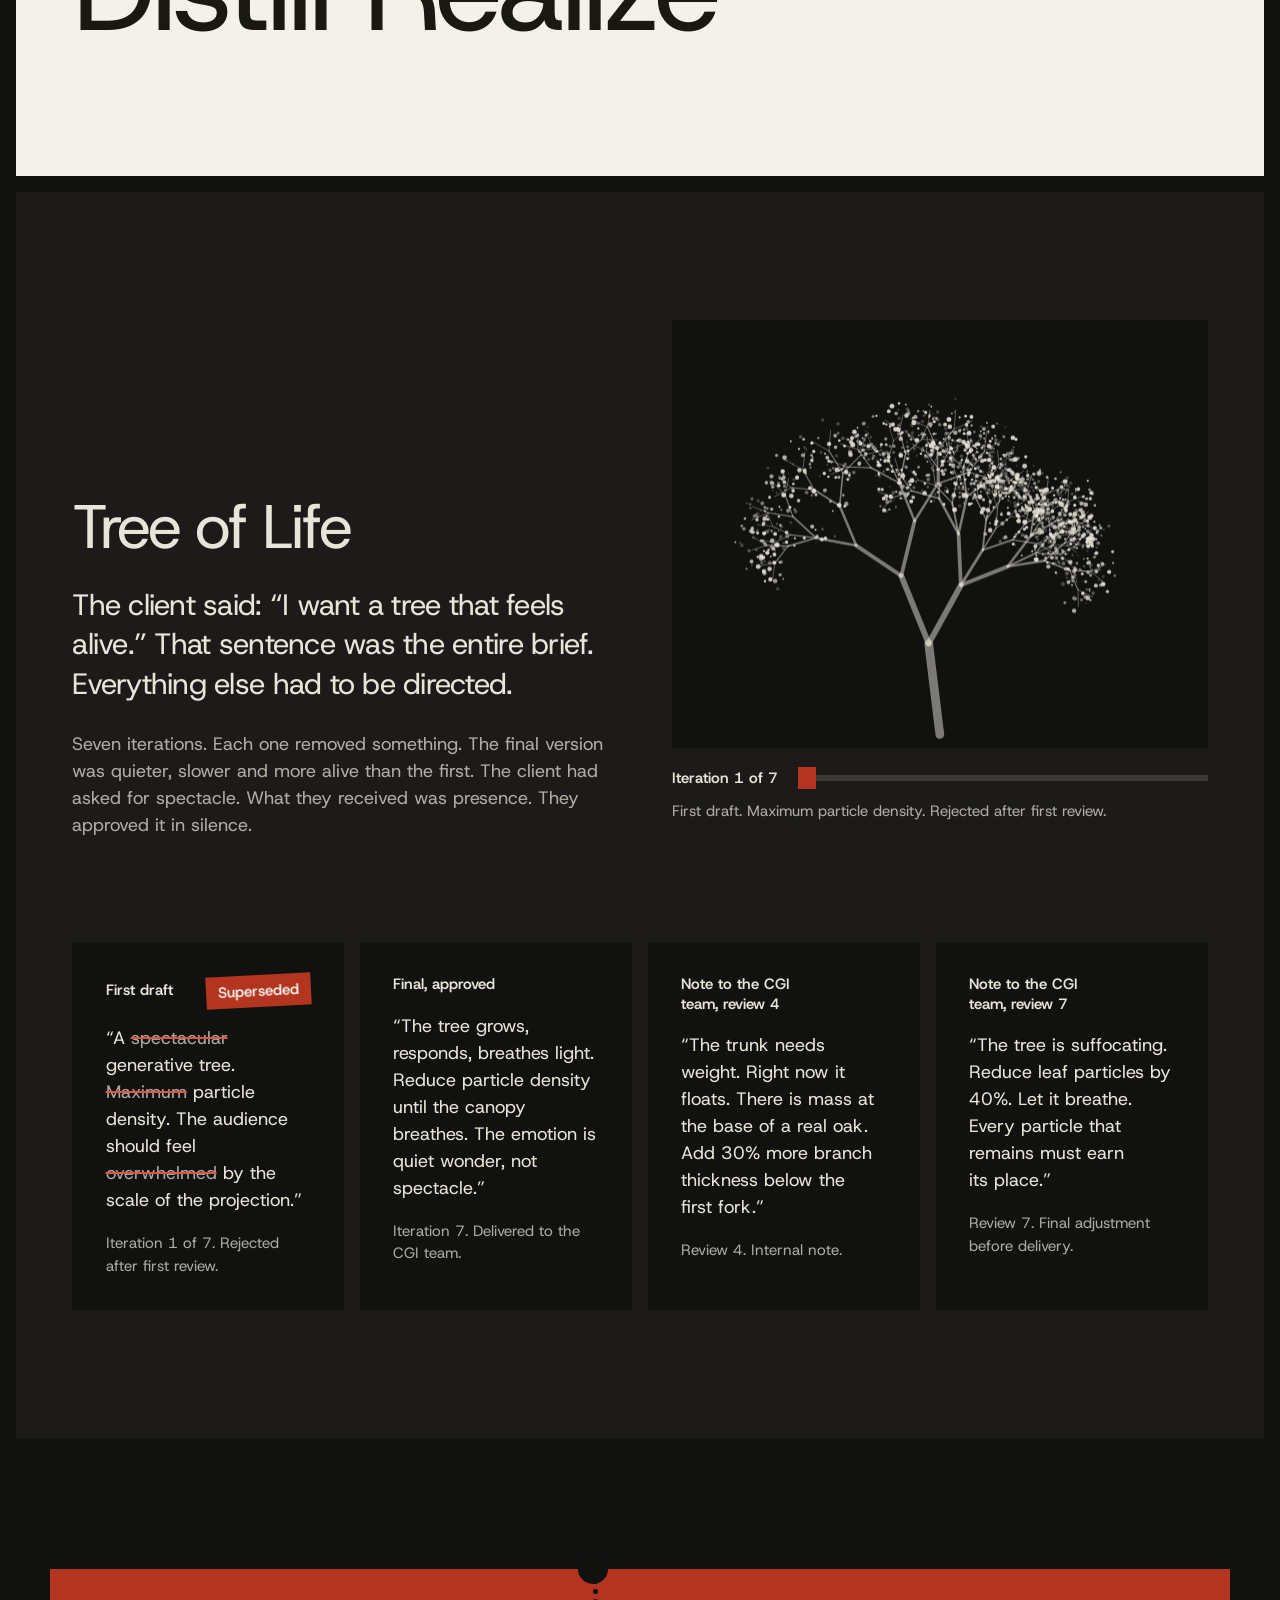
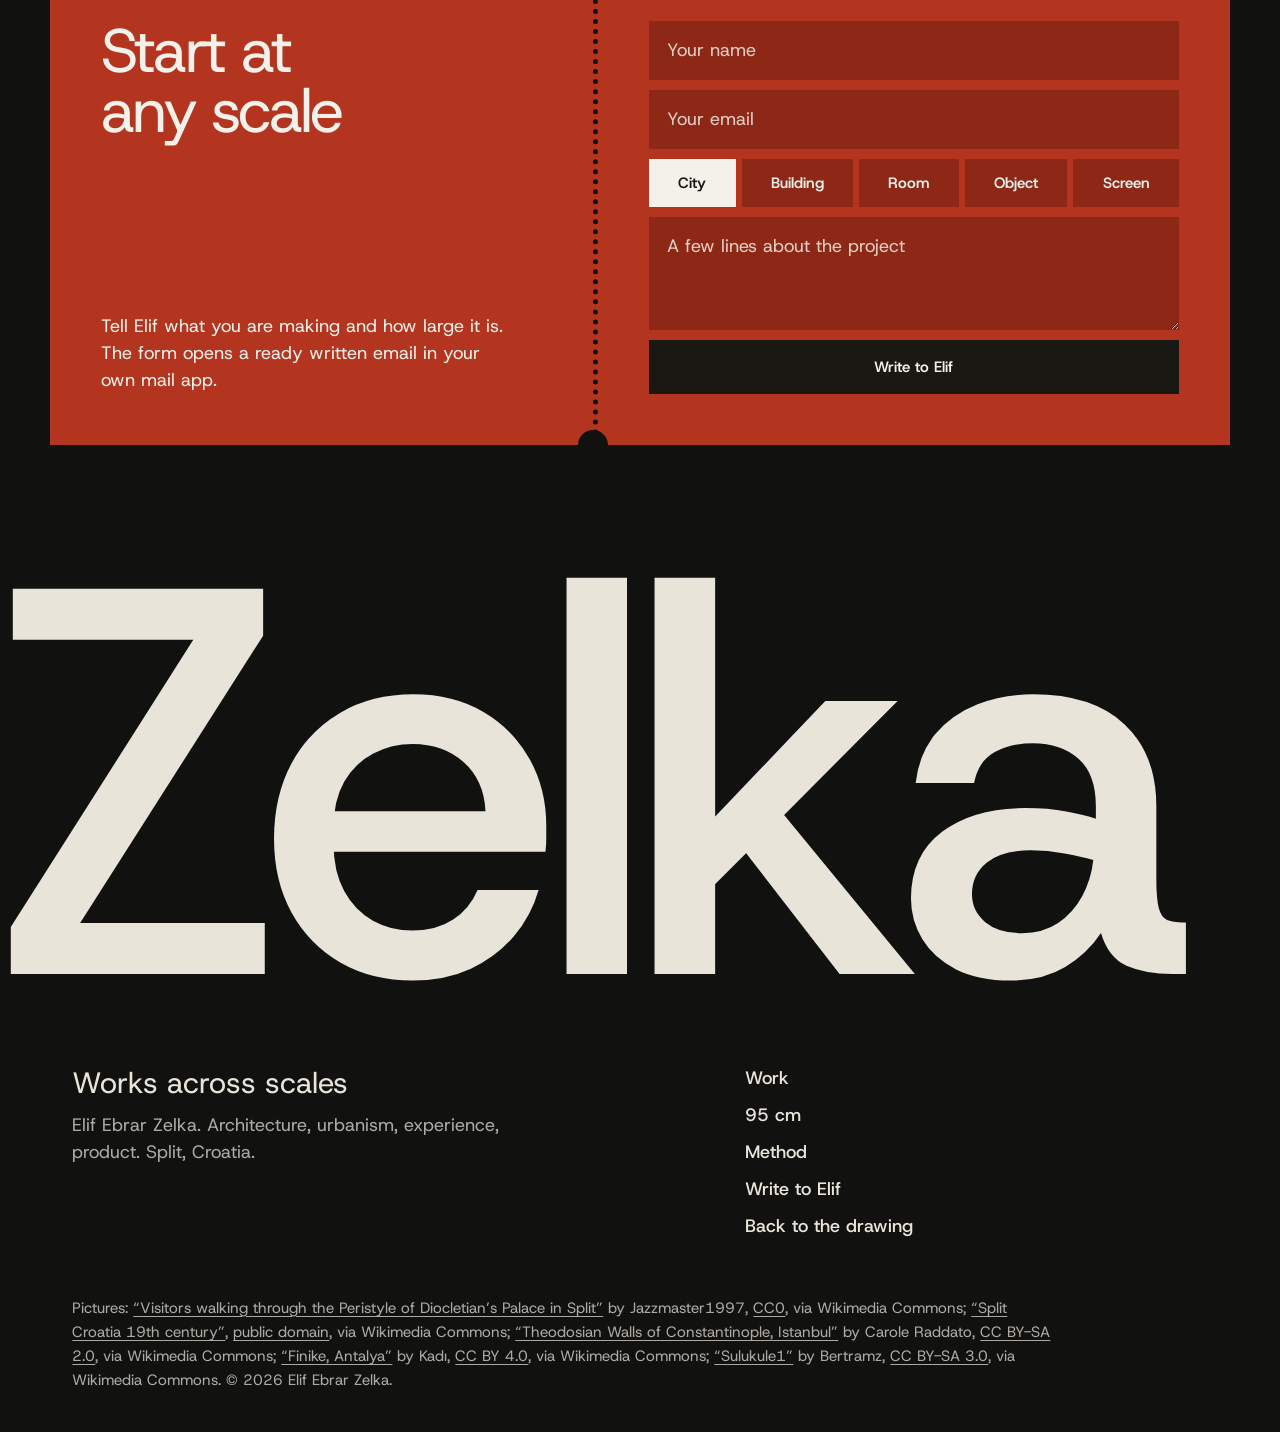
==== commit d1330890: "Add three type-led versions of the site with a version switcher v1 Practice, v2 Publication and v3 9" ====
--- a/index.html
+++ b/index.html
@@ -19,23 +19,25 @@
 <body>
 <a class="skip" href="#main">Skip to the work</a>
 
-<main id="main">
-
-<!-- ═══ Sheet 1: the drawing ═══ -->
-<section class="sheet hero" id="top">
-  <nav class="bar" aria-label="Main">
-    <a class="mark" href="#top" aria-current="page">Zelka</a>
+<header class="bar">
+  <a class="mark" href="#top">Zelka</a>
+  <nav aria-label="Main">
     <ul>
       <li><a href="#work">Work</a></li>
       <li><a href="#observe">95 cm</a></li>
       <li><a href="#method">Method</a></li>
       <li><a href="#direct">Tree of Life</a></li>
     </ul>
-    <a class="btn btn-sm" href="#contact">Write to Elif</a>
   </nav>
-
+  <a class="btn btn-sm" href="#contact">Write to Elif</a>
+</header>
+
+<main id="main">
+
+<!-- ═══ Sheet 1: the drawing ═══ -->
+<section class="sheet hero" id="top">
   <div class="title">
-    <h1>Elif Ebrar Zelka, architect</h1>
+    <h1><span class="w" style="--i:0"><span>Elif</span></span> <span class="w" style="--i:1"><span>Ebrar</span></span> <span class="w" style="--i:2"><span>Zelka,</span></span> <span class="w" style="--i:3"><span>architect</span></span></h1>
     <div class="lede">
       <p>Based in Split. A city, a building, a room, an object and a screen are one problem at different magnifications.</p>
       <a class="btn" href="#work">See the work</a>
@@ -59,6 +61,26 @@
   <div class="intro-top">
     <h2>One problem, five scales</h2>
     <p class="note">I have never experienced a city, a building, a room, an object and a screen as separate disciplines. This publication documents one method through its evidence.</p>
+  </div>
+  <div class="scalebox" id="scalebox">
+    <fieldset class="scale-pick">
+      <legend class="vh">Choose the scale of the drawing</legend>
+      <label><input type="radio" name="sc" value="10000" checked><span><span class="sc-n">City</span><span class="sc-r">1 : 10 000</span></span></label>
+      <label><input type="radio" name="sc" value="1000"><span><span class="sc-n">Building</span><span class="sc-r">1 : 1000</span></span></label>
+      <label><input type="radio" name="sc" value="100"><span><span class="sc-n">Room</span><span class="sc-r">1 : 100</span></span></label>
+      <label><input type="radio" name="sc" value="10"><span><span class="sc-n">Object</span><span class="sc-r">1 : 10</span></span></label>
+      <label><input type="radio" name="sc" value="1"><span><span class="sc-n">Screen</span><span class="sc-r">1 : 1</span></span></label>
+    </fieldset>
+    <figure class="scale-stage">
+      <figcaption id="scale-read" aria-live="polite">At 1 : 10 000 a three year old is a third of a pixel tall. The drawing cannot see her.</figcaption>
+      <div class="scale-view">
+        <canvas id="scale-canvas" role="img" aria-label="An elevation of a square that zooms between five drawing scales. A three year old, drawn in red and 95 centimetres tall, stands beside an adult, a bench and a planter. At the scale of the city she is too small to draw. At full size she is taller than the sheet."></canvas>
+        <div class="sbar" aria-hidden="true">
+          <div class="sbar-blocks"><i></i><i></i><i></i><i></i><i></i></div>
+          <p id="sbar-text">500 m at 1 : 10 000</p>
+        </div>
+      </div>
+    </figure>
   </div>
   <div class="intro-low">
     <dl class="facts">
@@ -83,14 +105,14 @@
   <div class="index">
     <ul class="rows">
       <li class="row is-on">
-        <button type="button" aria-pressed="true"><span class="row-t">Zümrütevler Square</span><span class="row-m">Istanbul, Maltepe · tactical urbanism · 2019 to 2020</span></button>
+        <button type="button" aria-pressed="true"><span class="row-t">Zümrütevler Square</span><span class="row-m">City · Istanbul, Maltepe · tactical urbanism · 2019 to 2020</span></button>
         <figure class="plate">
           <svg viewBox="0 0 440 340" role="img" aria-label="Scale drawing: an adult beside a three year old child, the child dimensioned at 95 centimetres"><rect width="440" height="340" fill="var(--paper)"/><line x1="40" y1="280" x2="400" y2="280" stroke="var(--ink)" stroke-width="3"/><circle cx="170" cy="92" r="15" fill="var(--ink)"/><polygon points="147,116 193,116 182,280 158,280" fill="var(--ink)"/><circle cx="250" cy="188" r="9" fill="var(--red)"/><polygon points="237,202 263,202 257,280 243,280" fill="var(--red)"/><g stroke="var(--red)" stroke-width="1.5"><line x1="290" y1="179" x2="290" y2="280"/><line x1="283" y1="179" x2="297" y2="179"/><line x1="283" y1="280" x2="297" y2="280"/></g><text x="304" y="236" font-family="var(--mono)" font-size="15" fill="var(--red)">95 cm</text></svg>
           <figcaption>A public square redrawn from the height of a three year old. With Superpool and NACTO GDCI.</figcaption>
         </figure>
       </li>
       <li class="row">
-        <button type="button" aria-pressed="false"><span class="row-t">Intersect</span><span class="row-m">Sulukule, Istanbul land walls · city scale research</span></button>
+        <button type="button" aria-pressed="false"><span class="row-t">Intersect</span><span class="row-m">City · Sulukule, Istanbul land walls · research</span></button>
         <figure class="plate">
                   <svg role="img" aria-label="Four panel notation drawing with red movement traces" viewBox="0 0 400 400" xmlns="http://www.w3.org/2000/svg">
           <rect width="400" height="400" fill="var(--paper-deep)"/>
@@ -126,7 +148,7 @@
         </figure>
       </li>
       <li class="row">
-        <button type="button" aria-pressed="false"><span class="row-t">Housing in Hamam</span><span class="row-m">Finike · housing · 2020</span></button>
+        <button type="button" aria-pressed="false"><span class="row-t">Housing in Hamam</span><span class="row-m">Building · Finike · housing · 2020</span></button>
         <figure class="plate">
               <svg role="img" aria-label="Topographic drawing of Finike with buildings and a red section line" viewBox="0 0 460 620" fill="none" xmlns="http://www.w3.org/2000/svg">
       <!-- Finike topographic fragment -->
@@ -185,7 +207,7 @@
         </figure>
       </li>
       <li class="row">
-        <button type="button" aria-pressed="false"><span class="row-t">Tree of Life</span><span class="row-m">Istanbul · immersive installation · 2021 to 2022</span></button>
+        <button type="button" aria-pressed="false"><span class="row-t">Tree of Life</span><span class="row-m">Room · Istanbul · immersive installation · 2021 to 2022</span></button>
         <figure class="plate plate-dark">
               <svg aria-hidden="true" viewBox="0 0 1200 800" preserveAspectRatio="xMidYMid slice" xmlns="http://www.w3.org/2000/svg">
       <rect width="1200" height="800" fill="var(--dark)"/>
@@ -220,15 +242,15 @@
         </figure>
       </li>
       <li class="row">
-        <button type="button" aria-pressed="false"><span class="row-t">Hologram Projects</span><span class="row-m">Immersive, technical</span></button>
+        <button type="button" aria-pressed="false"><span class="row-t">Hologram Projects</span><span class="row-m">Object · immersive, technical</span></button>
         <figure class="plate plate-word"><p>Hologram</p><figcaption>Technical register, Illusionist Digital Arts Studio, Istanbul.</figcaption></figure>
       </li>
       <li class="row">
-        <button type="button" aria-pressed="false"><span class="row-t">Motion Capture</span><span class="row-m">Immersive, technical</span></button>
+        <button type="button" aria-pressed="false"><span class="row-t">Motion Capture</span><span class="row-m">Screen · immersive, technical</span></button>
         <figure class="plate plate-word"><p>Motion</p><figcaption>Technical register, Illusionist Digital Arts Studio, Istanbul.</figcaption></figure>
       </li>
       <li class="row">
-        <button type="button" aria-pressed="false"><span class="row-t">Konya Islamic Solidarity Games</span><span class="row-m">Event, digital content</span></button>
+        <button type="button" aria-pressed="false"><span class="row-t">Konya Islamic Solidarity Games</span><span class="row-m">Screen · event, digital content</span></button>
         <figure class="plate plate-word"><p>Konya</p><figcaption>Digital content for the games. Technical register.</figcaption></figure>
       </li>
     </ul>
@@ -237,17 +259,23 @@
 </section>
 
 <!-- ═══ Sheet 4: 95 cm ═══ -->
-<section class="sheet observe" id="observe" data-rv>
+<section class="sheet observe" id="observe">
   <div class="measure">
-    <h2><span class="num">95</span> centimetres</h2>
-    <p class="measure-note">The height of a three year old.</p>
-    <svg class="rule" width="12" height="95" viewBox="0 0 12 95" aria-hidden="true"><line x1="6" y1="0" x2="6" y2="95" stroke="var(--red)" stroke-width="2"/><line x1="0" y1="1" x2="12" y2="1" stroke="var(--red)" stroke-width="2"/><line x1="0" y1="94" x2="12" y2="94" stroke="var(--red)" stroke-width="2"/></svg>
-  </div>
+    <h2 aria-label="95 centimetres"><span class="num" id="cm" aria-hidden="true">95</span> <span aria-hidden="true">centimetres</span></h2>
+    <p class="measure-note">The height of a three year old, and the length of this sheet.</p>
+  </div>
+  <div class="rule95" id="rule95" aria-hidden="true"></div>
   <div class="evidence">
-    <h3>Zümrütevler Square, Istanbul Maltepe</h3>
-    <p>If you could redesign a public square from a height of 95 centimetres, you would notice different things. Broken pavements become barriers. Traffic becomes a wall of noise. A bench is unreachable. A planter is a horizon.</p>
-    <p>The team used tactical urbanism (paint, planters, flexible furniture) to test interim changes before justifying permanent reconstruction. Cheap. Fast. Measurable.</p>
-    <figure class="doc">
+    <div data-ri>
+      <h3>Zümrütevler Square, Istanbul Maltepe</h3>
+      <p>This sheet is drawn at 1 : 1. From here to the ground line is 95 centimetres, one three year old. If you could redesign a public square from that height, you would notice different things.</p>
+    </div>
+    <p class="seen" data-ri>Broken pavements become barriers.</p>
+    <p class="seen" data-ri>Traffic becomes a wall of noise.</p>
+    <p class="seen" data-ri>A bench is unreachable.</p>
+    <p class="seen" data-ri>A planter is a horizon.</p>
+    <p data-ri>The team used tactical urbanism (paint, planters, flexible furniture) to test interim changes before justifying permanent reconstruction. Cheap. Fast. Measurable.</p>
+    <figure class="doc" data-ri>
             <svg role="img" aria-label="Scanned pedestrian count sheet with one total circled in red" viewBox="0 0 440 340" xmlns="http://www.w3.org/2000/svg">
         <rect width="440" height="340" fill="var(--paper-deep)"/>
         <text x="18" y="24" font-family="var(--mono)" font-size="8.5" fill="var(--ink)" font-weight="500" letter-spacing="0.1em">PEDESTRIAN COUNTS : SIDEWALK</text>
@@ -285,14 +313,17 @@
       </svg>
       <figcaption>Pedestrian counts, baseline. Scanned field document. The red mark circles 136 pedestrians in a single count.</figcaption>
     </figure>
-    <p class="statement">After the intervention the square was no longer a transit corridor. It had become a destination.</p>
-    <dl class="data">
-      <div><dt>72%</dt><dd>increase in time spent in the square</dd></div>
-      <div><dt>×3.5</dt><dd>more toddlers present independently</dd></div>
-      <div><dt>−43%</dt><dd>fewer people reporting feeling unsafe</dd></div>
-    </dl>
-    <p class="source">Measured impact, baseline against endline. Superpool and NACTO GDCI, 2019 to 2020.</p>
-  </div>
+    <p class="statement" data-ri>After the intervention the square was no longer a transit corridor. It had become a destination.</p>
+    <div data-ri>
+      <dl class="data">
+        <div><dt data-count>72%</dt><dd>increase in time spent in the square</dd></div>
+        <div><dt data-count>×3.5</dt><dd>more toddlers present independently</dd></div>
+        <div><dt data-count>−43%</dt><dd>fewer people reporting feeling unsafe</dd></div>
+      </dl>
+      <p class="source">Measured impact, baseline against endline. Superpool and NACTO GDCI, 2019 to 2020.</p>
+    </div>
+  </div>
+  <p class="ground">The ground. You have scrolled the full height of a three year old.</p>
 </section>
 
 <!-- ═══ Sheet 5: sites ═══ -->
@@ -334,8 +365,9 @@
       <p class="statement">The client said: “I want a tree that feels alive.” That sentence was the entire brief. Everything else had to be directed.</p>
       <p>Seven iterations. Each one removed something. The final version was quieter, slower and more alive than the first. The client had asked for spectacle. What they received was presence. They approved it in silence.</p>
     </div>
-    <figure class="tree">
-          <svg aria-hidden="true" viewBox="0 0 1200 800" preserveAspectRatio="xMidYMid slice" xmlns="http://www.w3.org/2000/svg">
+    <figure class="tree" id="tree">
+      <canvas id="tree-canvas" role="img" aria-label="A tree made of points of light. Dragging the control steps through the seven iterations of the project: each one has fewer particles and breathes more slowly than the last."></canvas>
+          <svg class="tree-still" aria-hidden="true" viewBox="0 0 1200 800" preserveAspectRatio="xMidYMid slice" xmlns="http://www.w3.org/2000/svg">
       <rect width="1200" height="800" fill="var(--dark)"/>
       <!-- trunk: barely visible -->
       <g stroke="rgba(232,228,218,0.06)" stroke-width="1.2" fill="none">
@@ -364,6 +396,11 @@
       <!-- projection cone: very faint red -->
       <g stroke="rgba(179,52,31,0.08)" stroke-width="0.5"><path d="M600 0 L250 800"/><path d="M600 0 L950 800"/></g>
     </svg>
+      <div class="iter">
+        <label for="iter">Iteration <output id="iter-n" for="iter">7</output> of 7</label>
+        <input id="iter" type="range" min="1" max="7" step="1" value="7">
+        <p id="iter-note" aria-live="polite">Review 7. Leaf particles reduced by 40%. Let it breathe.</p>
+      </div>
     </figure>
   </div>
   <div class="briefs">
@@ -378,7 +415,12 @@
       <p class="meta">Iteration 7. Delivered to the CGI team.</p>
     </article>
     <article class="brief">
-      <h3>Note to the CGI team</h3>
+      <h3>Note to the CGI team, review 4</h3>
+      <p>“The trunk needs weight. Right now it floats. There is mass at the base of a real oak. Add 30% more branch thickness below the first fork.”</p>
+      <p class="meta">Review 4. Internal note.</p>
+    </article>
+    <article class="brief">
+      <h3>Note to the CGI team, review 7</h3>
       <p>“The tree is suffocating. Reduce leaf particles by 40%. Let it breathe. Every particle that remains must earn its place.”</p>
       <p class="meta">Review 7. Final adjustment before delivery.</p>
     </article>
@@ -416,8 +458,8 @@
 </main>
 
 <!-- ═══ The back of the sheet ═══ -->
-<footer class="back">
-  <p class="back-name" aria-hidden="true">Zelka</p>
+<footer class="back" data-rv>
+  <p class="back-name" aria-hidden="true"><span>Z</span><span>e</span><span>l</span><span>k</span><span>a</span></p>
   <div class="back-cols">
     <div>
       <p class="back-sign">Works across scales</p>
@@ -435,6 +477,8 @@
 </footer>
 
 <script src="hero.js"></script>
+<script src="scale.js"></script>
+<script src="tree.js"></script>
 <script src="main.js"></script>
 </body>
 </html>
--- a/styles.css
+++ b/styles.css
@@ -27,13 +27,16 @@
   --ease-out: cubic-bezier(0.23, 1, 0.32, 1);
   --ease-in-out: cubic-bezier(0.77, 0, 0.175, 1);
 
+  --tone: #D9D4C7;
+  --tone2: #C6C0B1;
+  --bar: 60px;
   --g: 16px;                          /* the desk showing between sheets */
   --m: clamp(20px, 4.4vw, 64px);      /* margin inside a sheet */
   --pad: clamp(72px, 10vw, 150px);
 }
 
 *, *::before, *::after { box-sizing: border-box; margin: 0; padding: 0; }
-html { scroll-behavior: smooth; -webkit-text-size-adjust: 100%; scrollbar-color: var(--red) var(--dark); }
+html { scroll-padding-top: var(--bar); scroll-behavior: smooth; -webkit-text-size-adjust: 100%; scrollbar-color: var(--red) var(--dark); }
 body {
   font-family: var(--grot); font-weight: 400; font-size: var(--t-body); line-height: 1.5;
   color: var(--ink); background: var(--dark); overflow-x: hidden;
@@ -48,7 +51,7 @@
 :focus-visible { outline: 2px solid var(--red); outline-offset: 3px; }
 .dark :focus-visible, .back :focus-visible, .contact :focus-visible { outline-color: var(--bone); }
 .vh { position: absolute; width: 1px; height: 1px; overflow: hidden; clip-path: inset(50%); white-space: nowrap; }
-.skip { position: absolute; left: var(--g); top: -80px; z-index: 10; background: var(--red); color: var(--paper); padding: 12px 18px; font-family: var(--grot); font-weight: 600; }
+.skip { position: absolute; left: var(--g); top: -400px; z-index: 30; background: var(--red); color: var(--paper); padding: 12px 18px; font-family: var(--grot); font-weight: 600; }
 .skip:focus { top: var(--g); }
 
 h1, h2 { font-family: var(--grot); font-weight: 400; letter-spacing: -0.045em; line-height: 0.98; text-wrap: balance; }
@@ -80,20 +83,28 @@
 .sheet.dark { background: var(--dark2); color: var(--bone); }
 
 /* ───── 1. the drawing ───── */
-.hero { padding: 0; min-height: calc(100svh - 2 * var(--g)); display: flex; flex-direction: column; }
-.bar { display: flex; align-items: center; justify-content: space-between; gap: 24px; padding: 16px var(--m); font-family: var(--grot); }
-.mark { font-weight: 600; font-size: 18px; letter-spacing: -0.03em; text-decoration: none; }
+.hero { padding: 0; margin-top: 0; min-height: calc(100svh - var(--bar) - var(--g)); display: flex; flex-direction: column; }
+.bar { position: sticky; top: 0; z-index: 20; height: var(--bar); display: flex; align-items: center; justify-content: space-between; gap: 24px; padding: 0 calc(var(--g) + var(--m)); background: var(--dark); color: var(--bone); }
+.bar :focus-visible { outline-color: var(--bone); }
+.mark { font-weight: 600; font-size: 18px; letter-spacing: -0.03em; text-decoration: none; padding: 8px 0; }
 .bar ul { display: flex; gap: clamp(18px, 2.6vw, 40px); }
-.bar ul a { position: relative; font-size: var(--t-small); font-weight: 500; text-decoration: none; padding: 8px 0; }
-.bar ul a::after { content: ''; position: absolute; left: 0; right: 0; bottom: 2px; height: 2px; background: currentColor; transform: scaleX(0); transform-origin: left; transition: transform 300ms var(--ease-out); }
-@media (hover: hover) and (pointer: fine) { .bar ul a:hover::after { transform: scaleX(1); } }
-
-.title { display: grid; grid-template-columns: repeat(12, minmax(0, 1fr)); column-gap: 24px; align-items: end; padding: clamp(8px, 1.6vh, 24px) var(--m) clamp(16px, 2.4vh, 28px); }
-.title h1 { grid-column: 1 / 8; font-size: var(--t-h2); }
-.lede { grid-column: 9 / 13; display: grid; gap: 16px; justify-items: start; }
-.lede p { font-size: 18px; line-height: 1.42; max-width: 36ch; }
-
-.stage { position: relative; flex: 1 1 auto; min-height: clamp(320px, 70vh, 960px); overflow: hidden; background: var(--paper); touch-action: pan-y; cursor: crosshair; }
+.bar ul a { position: relative; display: block; font-size: var(--t-small); font-weight: 500; text-decoration: none; padding: 8px 0; color: var(--bone2); transition: color 240ms ease; }
+.bar ul a::after { content: ''; position: absolute; left: 0; right: 0; bottom: 2px; height: 2px; background: var(--red); transform: scaleX(0); transform-origin: left; transition: transform 400ms var(--ease-out); }
+.bar ul a[aria-current] { color: var(--bone); }
+.bar ul a[aria-current]::after { transform: scaleX(1); }
+@media (hover: hover) and (pointer: fine) { .bar ul a:hover { color: var(--bone); } .bar .btn:hover { background: var(--bone); color: var(--ink); } }
+
+.title { display: grid; grid-template-columns: repeat(12, minmax(0, 1fr)); column-gap: 24px; row-gap: clamp(12px, 2vh, 22px); padding: clamp(18px, 3vh, 36px) var(--m) clamp(16px, 2.4vh, 28px); }
+.title h1 { grid-column: 1 / 13; font-size: clamp(40px, 8.4vw, 168px); white-space: nowrap; margin-left: -0.04em; line-height: 0.94; }
+.w { display: inline-block; overflow: clip; overflow-clip-margin: 0.06em; padding-bottom: 0.1em; margin-bottom: -0.1em; vertical-align: top; }
+.w > span { display: inline-block; animation: rise 1100ms var(--ease-out) both; animation-delay: calc(var(--i) * 90ms + 120ms); }
+@keyframes rise { from { transform: translateY(108%); } to { transform: none; } }
+.lede { grid-column: 1 / 13; display: flex; justify-content: space-between; align-items: end; gap: 24px; animation: settle 900ms var(--ease-out) 520ms both; }
+@keyframes settle { from { opacity: 0; transform: translateY(16px); } to { opacity: 1; transform: none; } }
+.lede p { font-size: 18px; line-height: 1.42; max-width: 48ch; }
+.lede .btn { flex: none; }
+
+.stage { position: relative; flex: 1 1 auto; min-height: clamp(300px, 46vh, 960px); overflow: hidden; background: var(--paper); touch-action: pan-y; cursor: crosshair; }
 .stage .still, .stage canvas { position: absolute; inset: 0; width: 100%; height: 100%; }
 .stage .still { object-fit: cover; }
 .js .stage .still { opacity: 0; }
@@ -123,6 +134,29 @@
 .intro-top { display: grid; grid-template-columns: repeat(12, minmax(0, 1fr)); column-gap: 24px; align-items: end; }
 .intro-top h2 { grid-column: 1 / 9; }
 .intro-top .note { grid-column: 9 / 13; }
+.scalebox { display: grid; grid-template-columns: repeat(12, minmax(0, 1fr)); column-gap: 24px; margin-top: clamp(48px, 7vw, 96px); align-items: stretch; }
+.scale-pick { grid-column: 1 / 5; border: 0; display: flex; flex-direction: column; justify-content: space-between; min-width: 0; }
+.scale-pick label { cursor: pointer; display: block; }
+.scale-pick input { position: absolute; opacity: 0; }
+.scale-pick label > span { display: flex; align-items: baseline; justify-content: space-between; gap: 16px; padding: 12px 0; color: var(--ink2); transition: color 240ms ease, transform 300ms var(--ease-out); }
+.sc-n { font-weight: 700; letter-spacing: -0.025em; font-size: var(--t-mid); line-height: 1.05; }
+.sc-r { font-size: var(--t-small); font-variant-numeric: tabular-nums; white-space: nowrap; }
+.scale-pick input:checked + span { color: var(--ink); }
+.scale-pick input:checked + span .sc-n { color: var(--red); }
+.scale-pick input:focus-visible + span { outline: 2px solid var(--red); outline-offset: 3px; }
+.scale-pick label:active > span { transform: scale(0.99); }
+@media (hover: hover) and (pointer: fine) { .scale-pick label:hover > span { transform: translateX(6px); color: var(--ink); } }
+.scale-stage { grid-column: 5 / 13; min-width: 0; display: flex; flex-direction: column; }
+.scale-view { flex: 1 1 auto; }
+.scale-view { position: relative; height: clamp(360px, 62vh, 600px); background: var(--paper-deep); overflow: hidden; }
+.scale-view canvas { position: absolute; inset: 0; width: 100%; height: 100%; }
+.sbar { position: absolute; right: 20px; bottom: 16px; text-align: right; color: var(--bone); font-size: var(--t-small); font-weight: 500; font-variant-numeric: tabular-nums; }
+.sbar-blocks { display: flex; width: 5cm; height: 10px; margin-left: auto; }
+.sbar-blocks i { flex: 1; background: var(--bone); }
+.sbar-blocks i:nth-child(even) { background: var(--red); }
+.sbar p { margin-top: 8px; white-space: nowrap; }
+.scale-stage figcaption { font-size: var(--t-st); line-height: 1.3; letter-spacing: -0.025em; padding-bottom: 20px; max-width: 34ch; min-height: calc(2.6em + 20px); }
+.scale-stage figcaption a { text-decoration-color: var(--red); text-decoration-thickness: 2px; }
 .intro-low { display: grid; grid-template-columns: repeat(12, minmax(0, 1fr)); column-gap: 24px; row-gap: 48px; margin-top: clamp(64px, 9vw, 120px); align-items: start; }
 .facts { grid-column: 1 / 7; display: grid; grid-template-columns: 1fr 1fr; gap: 44px 24px; }
 .facts dt { font-family: var(--grot); font-weight: 500; letter-spacing: -0.03em; font-size: var(--t-mid); line-height: 1; white-space: nowrap; }
@@ -155,28 +189,38 @@
 .index:not(.is-framed) .plate-word p { height: auto; padding-top: 80px; }
 @media (min-width: 900px) {
   .index.is-framed { display: grid; grid-template-columns: minmax(0, 6fr) minmax(0, 6fr); column-gap: 48px; align-items: start; }
-  .index.is-framed .frame { position: sticky; top: 24px; display: grid; }
+  .index.is-framed .frame { position: sticky; top: calc(var(--bar) + 24px); display: grid; }
   .index.is-framed .plate { grid-area: 1 / 1; opacity: 0; visibility: hidden; transition: opacity 240ms ease, visibility 0s 240ms; }
   .index.is-framed .plate.is-on { opacity: 1; visibility: visible; transition: opacity 240ms ease; }
   @media (hover: hover) and (pointer: fine) { .row button:hover { transform: translateX(6px); } }
 }
 
-/* ───── 4. 95 cm ───── */
-.observe { display: grid; grid-template-columns: minmax(0, 5fr) minmax(0, 7fr); column-gap: clamp(32px, 6vw, 96px); align-items: start; }
-.measure { position: sticky; top: 40px; }
+/* ───── 4. 95 cm, drawn at 1 : 1 ───── */
+.observe { display: grid; grid-template-columns: minmax(0, 5fr) 72px minmax(0, 7fr); column-gap: clamp(16px, 3vw, 48px); align-items: start; padding-bottom: 0; }
+.measure { position: sticky; top: calc(var(--bar) + 40px); }
 .measure h2 { color: var(--red); font-size: var(--t-st); letter-spacing: -0.025em; }
-.measure .num { display: block; color: var(--ink); font-size: clamp(120px, 17vw, 260px); letter-spacing: -0.05em; line-height: 0.8; margin-bottom: 14px; margin-left: -0.05em; font-weight: 300; }
-.measure-note { margin-top: 14px; color: var(--ink2); }
-.rule { margin-top: 28px; }
-.evidence > * + * { margin-top: 24px; }
-.evidence > p { max-width: 58ch; }
-.doc { margin-top: 56px !important; background: var(--paper-deep); padding: 14px 14px 16px; transform: rotate(-0.5deg); }
+.measure .num { display: block; color: var(--ink); font-size: clamp(120px, 17vw, 260px); letter-spacing: -0.05em; line-height: 0.8; margin-bottom: 14px; margin-left: -0.05em; font-weight: 300; font-variant-numeric: tabular-nums; }
+.measure-note { margin-top: 14px; color: var(--ink2); max-width: 26ch; }
+.rule95 { position: relative; height: 95cm; background: var(--red); width: 8px; }
+.tick { font-style: normal; position: absolute; left: 8px; width: 12px; height: 3px; margin-top: -1px; background: var(--red); }
+.tick.major { width: 26px; }
+.tick span { position: absolute; left: 34px; top: 50%; transform: translateY(-50%); font-size: var(--t-small); font-weight: 500; color: var(--ink); font-variant-numeric: tabular-nums; }
+.evidence { min-height: 95cm; display: flex; flex-direction: column; justify-content: space-between; gap: 48px; }
+.evidence h3 + p { margin-top: 20px; }
+.evidence p { max-width: 58ch; }
+.seen { font-size: clamp(24px, 2.5vw, 36px); line-height: 1.15; letter-spacing: -0.03em; }
+.doc { background: var(--paper-deep); padding: 14px 14px 16px; transform: rotate(-0.5deg); }
 .doc svg { width: 100%; height: auto; }
-.evidence .statement { margin-top: 56px; max-width: 34ch; }
-.data { display: flex; flex-wrap: wrap; gap: 28px clamp(28px, 5vw, 64px); margin-top: 36px !important; }
+.evidence .statement { max-width: 34ch; }
+.data { display: flex; flex-wrap: wrap; gap: 28px clamp(28px, 5vw, 64px); }
 .data dt { font-family: var(--grot); font-weight: 500; font-size: var(--t-mid); letter-spacing: -0.03em; line-height: 1; font-variant-numeric: tabular-nums; }
 .data dd { font-size: var(--t-small); color: var(--ink2); margin-top: 8px; max-width: 17ch; line-height: 1.35; }
-.source { font-size: var(--t-small); color: var(--ink2); }
+.source { font-size: var(--t-small); color: var(--ink2); margin-top: 24px; }
+.ground { grid-column: 1 / -1; margin: 0 calc(-1 * var(--m)); padding: 18px var(--m) 20px; background: var(--ink); color: var(--bone); font-size: var(--t-small); font-weight: 500; }
+.js [data-ri] { opacity: 0; transform: translateY(28px); transition: opacity 800ms var(--ease-out), transform 800ms var(--ease-out); }
+.js [data-ri].in { opacity: 1; transform: none; }
+.js .doc[data-ri] { transform: translateY(28px) rotate(1.5deg); }
+.js .doc[data-ri].in { transform: rotate(-0.5deg); }
 
 /* ───── 5. sites ───── */
 .sites-grid { display: grid; grid-template-columns: repeat(12, minmax(0, 1fr)); gap: 40px 24px; align-items: start; }
@@ -192,13 +236,23 @@
 .direct-top { display: grid; grid-template-columns: minmax(0, 6fr) minmax(0, 6fr); column-gap: clamp(32px, 5vw, 80px); align-items: end; }
 .direct-text > * + * { margin-top: 28px; }
 .direct-text p:not(.statement) { color: var(--bone2); max-width: 54ch; }
+.tree canvas { display: none; width: 100%; aspect-ratio: 5 / 4; background: var(--dark); }
+.js .tree canvas { display: block; }
+.js .tree .tree-still { display: none; }
+.iter { display: none; padding-top: 14px; font-size: var(--t-small); }
+.js .iter { display: grid; grid-template-columns: auto minmax(0, 1fr); column-gap: 20px; align-items: center; }
+.iter label { font-weight: 600; font-variant-numeric: tabular-nums; white-space: nowrap; }
+.iter p { grid-column: 1 / -1; color: var(--bone2); min-height: 3em; padding-top: 6px; }
+.iter input[type='range']::-webkit-slider-runnable-track { background: #3A3936; }
+.iter input[type='range']::-moz-range-track { background: #3A3936; }
+.iter input[type='range']::-moz-range-progress { background: var(--bone); }
 .tree svg { position: static !important; width: 100% !important; height: auto !important; aspect-ratio: 5 / 4; }
 .tree svg [stroke^='rgba(232'] { stroke: rgba(232, 228, 218, 0.4); stroke-width: 2; }
 .tree svg [fill^='rgba(232,228,218,0.09'] { fill: rgba(232, 228, 218, 0.6); }
 .plate .tree-svg, .plate-dark svg { background: var(--dark) !important; }
 .plate-dark svg [stroke^='rgba(232'] { stroke: rgba(232, 228, 218, 0.34); }
 .plate-dark svg [fill^='rgba(232,228,218,0.09'] { fill: rgba(232, 228, 218, 0.6); }
-.briefs { display: grid; grid-template-columns: repeat(3, minmax(0, 1fr)); gap: 16px; margin-top: clamp(56px, 8vw, 112px); }
+.briefs { display: grid; grid-template-columns: repeat(4, minmax(0, 1fr)); gap: 16px; margin-top: clamp(56px, 8vw, 112px); }
 .brief { background: var(--dark); padding: clamp(20px, 2.6vw, 34px); }
 .brief h3 { font-family: var(--grot); font-weight: 600; font-size: var(--t-small); letter-spacing: 0; color: var(--bone); display: flex; justify-content: space-between; align-items: center; gap: 12px; }
 .stamp { background: var(--red); color: var(--paper); font-size: var(--t-small); padding: 7px 12px; line-height: 1.2; transform: rotate(-3deg); }
@@ -250,11 +304,21 @@
 .js [data-rv] > *:nth-child(2) > * { transition-delay: 200ms; }
 .js [data-rv] > *:nth-child(2) > *:nth-child(2) { transition-delay: 280ms; }
 .js [data-rv] > *:nth-child(2) > *:nth-child(n + 3) { transition-delay: 360ms; }
-.photo img { transition: transform 1600ms var(--ease-out); }
-.js [data-rv]:not(.in) .photo img { transform: scale(1.08); }
-.js .doc { transition: opacity 800ms var(--ease-out), transform 800ms var(--ease-out); }
+.js [data-rv] h2 { transition: opacity 500ms ease, transform 1100ms var(--ease-out), clip-path 1100ms var(--ease-out); clip-path: inset(-20% -6% -20% -6%); }
+.js [data-rv]:not(.in) h2 { clip-path: inset(-20% -6% 100% -6%); transform: translateY(44px); }
+.js .photo img { transition: transform 1600ms var(--ease-out), clip-path 1000ms var(--ease-out); clip-path: inset(0); }
+.js .photo:not(.seen-it) img { transform: scale(1.14); clip-path: inset(100% 0 0 0); }
+.js [data-rv] .row, .js [data-rv] .scale-pick label { transition: opacity 700ms var(--ease-out), transform 700ms var(--ease-out); transition-delay: calc(var(--i, 0) * 60ms + 240ms); }
+.js [data-rv]:not(.in) .row, .js [data-rv]:not(.in) .scale-pick label { opacity: 0; transform: translateY(20px); }
+.back-name span { display: inline-block; transition: opacity 900ms var(--ease-out), transform 1200ms var(--ease-out); transition-delay: calc(var(--i, 0) * 70ms); }
+.js [data-rv]:not(.in) .back-name span { opacity: 0; transform: translateY(22%); }
+@media (hover: hover) and (pointer: fine) {
+  .sites-grid .photo img { transition: transform 1600ms var(--ease-out), clip-path 1300ms var(--ease-in-out), filter 500ms ease; }
+  .sites-grid .photo:hover img { filter: grayscale(0) contrast(1); transform: scale(1.03); }
+}
 
 /* ───── narrower sheets ───── */
+@media (max-width: 1250px) { .briefs { grid-template-columns: repeat(2, minmax(0, 1fr)); } }
 @media (max-width: 1000px) {
   .block { display: none; }
   .title h1, .intro-top h2, .work-head h2, .sites-head h2, .method-head h2 { grid-column: 1 / 13; white-space: normal; }
@@ -262,11 +326,24 @@
   .title { align-items: start; }
   .facts { grid-column: 1 / 13; } .intro-photo { grid-column: 1 / 13; }
   .direct-top { grid-template-columns: 1fr; row-gap: 40px; }
-  .briefs { grid-template-columns: 1fr; }
+  .scale-pick { grid-column: 1 / 13; display: grid; grid-template-columns: repeat(5, minmax(0, 1fr)); gap: 6px; margin-bottom: 12px; }
+  .scale-pick label > span { display: block; text-align: center; padding: 13px 2px; background: var(--paper-deep); }
+  .scale-pick input:checked + span { background: var(--ink); }
+  .scale-pick input:checked + span .sc-n { color: var(--paper); }
+  .sc-n { font-size: var(--t-small); font-weight: 600; letter-spacing: 0; }
+  .sc-r { display: none; }
+  .scale-stage { grid-column: 1 / 13; }
+  .observe { grid-template-columns: minmax(0, 4fr) 64px minmax(0, 8fr); }
 }
 @media (max-width: 700px) {
   :root { --g: 8px; }
-  .title h1 { font-size: 9vw; }
+  .title h1 { font-size: 12vw; white-space: normal; }
+  .lede { flex-direction: column; align-items: start; gap: 16px; }
+  .briefs { grid-template-columns: 1fr; }
+  .scale-view { height: 470px; }
+  .sc-n { font-size: 14px; }
+  .sbar { right: 12px; }
+  .sbar-blocks { width: 3cm; }
   .bar ul { display: none; }
   .lede, .intro-top .note, .work-head p, .sites-head p, .method-head p { grid-column: 1 / 13; }
   .stage { min-height: 0; flex: 1 0 auto; aspect-ratio: 4 / 4.4; }
@@ -275,8 +352,13 @@
   .scene-note { font-size: 19px; }
   .scene-axis { font-size: 13px; }
   .strip { flex-wrap: wrap; }
-  .observe { grid-template-columns: 1fr; row-gap: 48px; }
-  .measure { position: static; }
+  .observe { grid-template-columns: 40px minmax(0, 1fr); column-gap: 8px; }
+  .measure { grid-column: 1 / -1; z-index: 2; top: var(--bar); margin: 0 calc(-1 * var(--m)); padding: 10px var(--m) 12px; background: var(--paper); }
+  .measure h2 { display: flex; align-items: baseline; gap: 10px; }
+  .measure .num { font-size: 64px; margin: 0; line-height: 0.9; }
+  .measure-note { display: none; }
+  .tick { width: 8px; } .tick.major { width: 14px; } .tick span { left: 18px; font-size: 12px; }
+  .rule95 { margin-top: 24px; } .evidence { padding-top: 24px; }
   .sites-grid { gap: 28px 0; }
   .s1, .s2, .s3 { grid-column: 1 / 13; margin-top: 0; }
   .s3 img { aspect-ratio: 4 / 3; }
@@ -291,5 +373,9 @@
   html { scroll-behavior: auto; }
   .js [data-rv]:not(.in) > * > *:not(span):not(.frame), .js [data-rv]:not(.in) > .verbs, .js [data-rv]:not(.in) .photo img { transform: none; }
   .btn, .row button, .scales span { transition-property: background-color, color; }
+  .w > span, .lede { animation: none; }
+  .js [data-ri], .js .doc[data-ri] { transform: none; }
+  .js .doc[data-ri].in { transform: rotate(-0.5deg); }
+  .js [data-rv]:not(.in) h2, .js .photo:not(.seen-it) img, .js [data-rv]:not(.in) .row, .js [data-rv]:not(.in) .scale-pick label, .js [data-rv]:not(.in) .back-name span { transform: none; clip-path: none; }
   .verbs li { transition: none; }
 }
